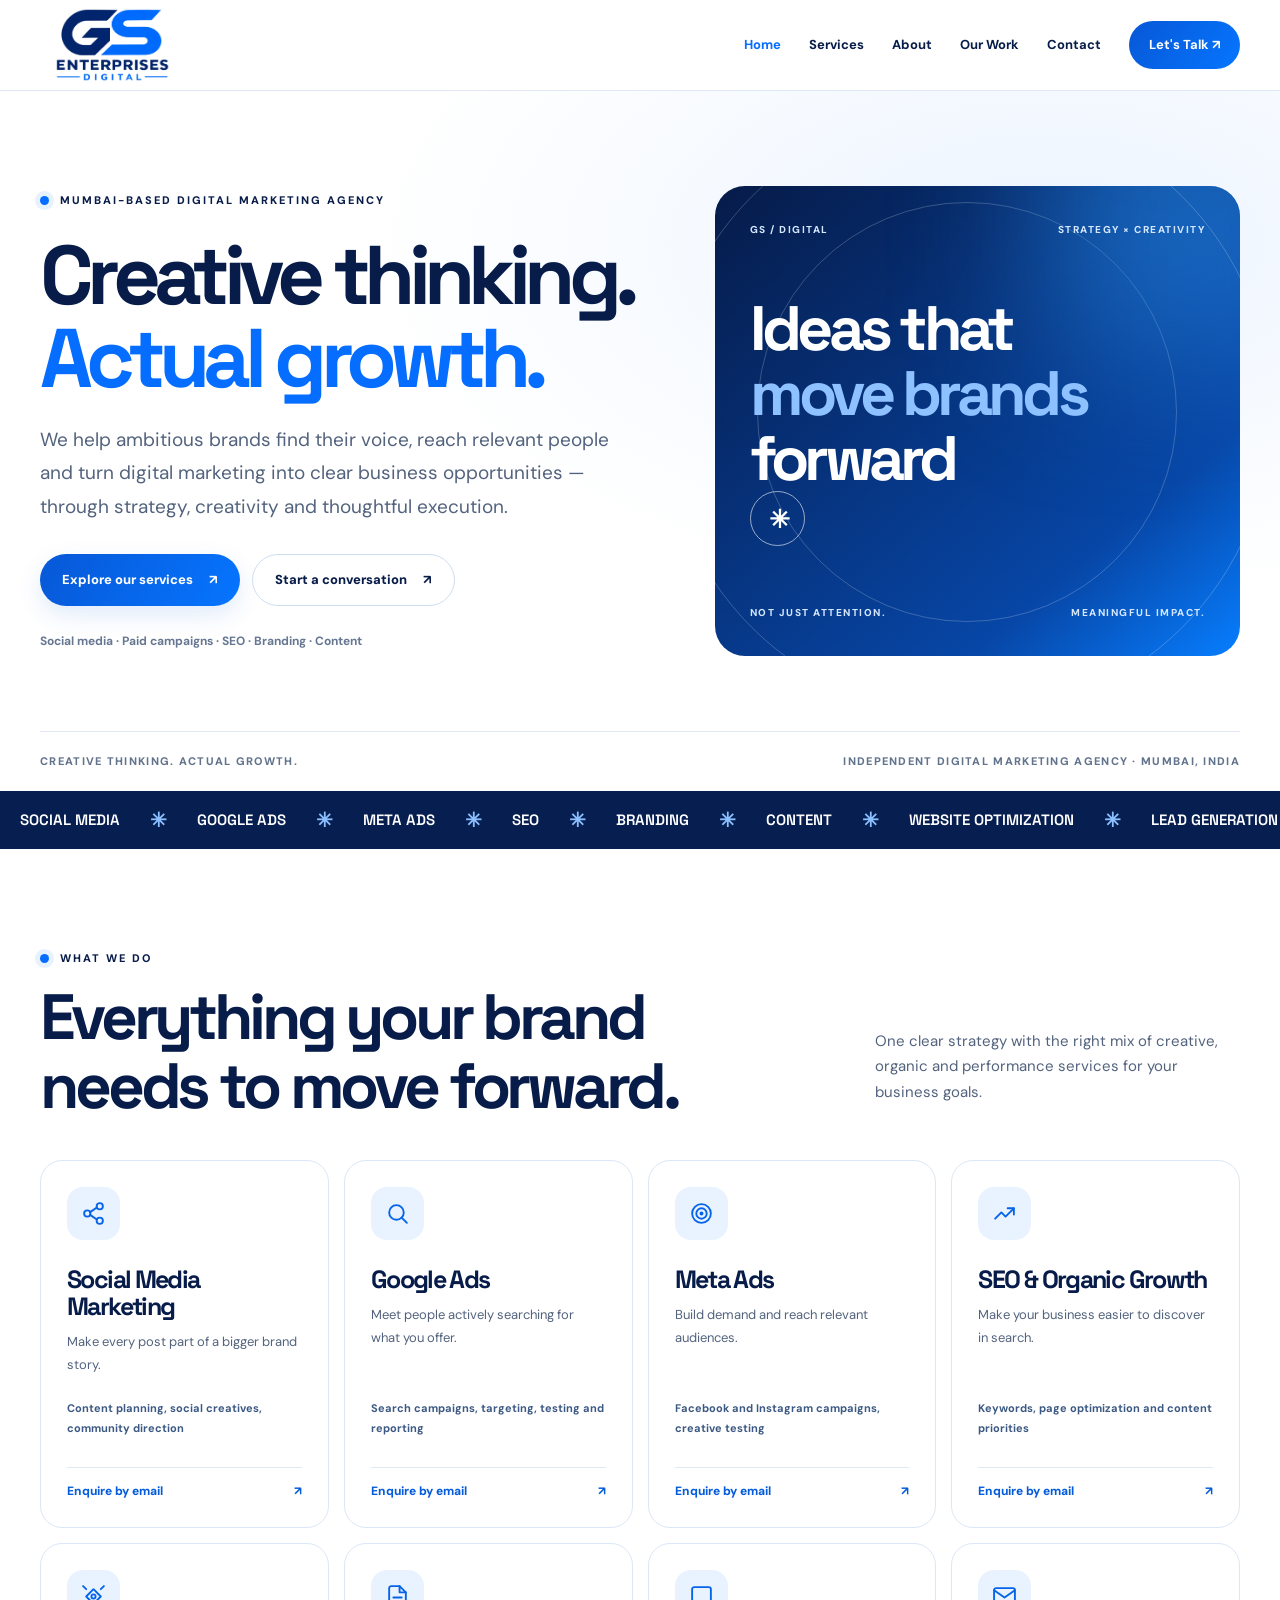
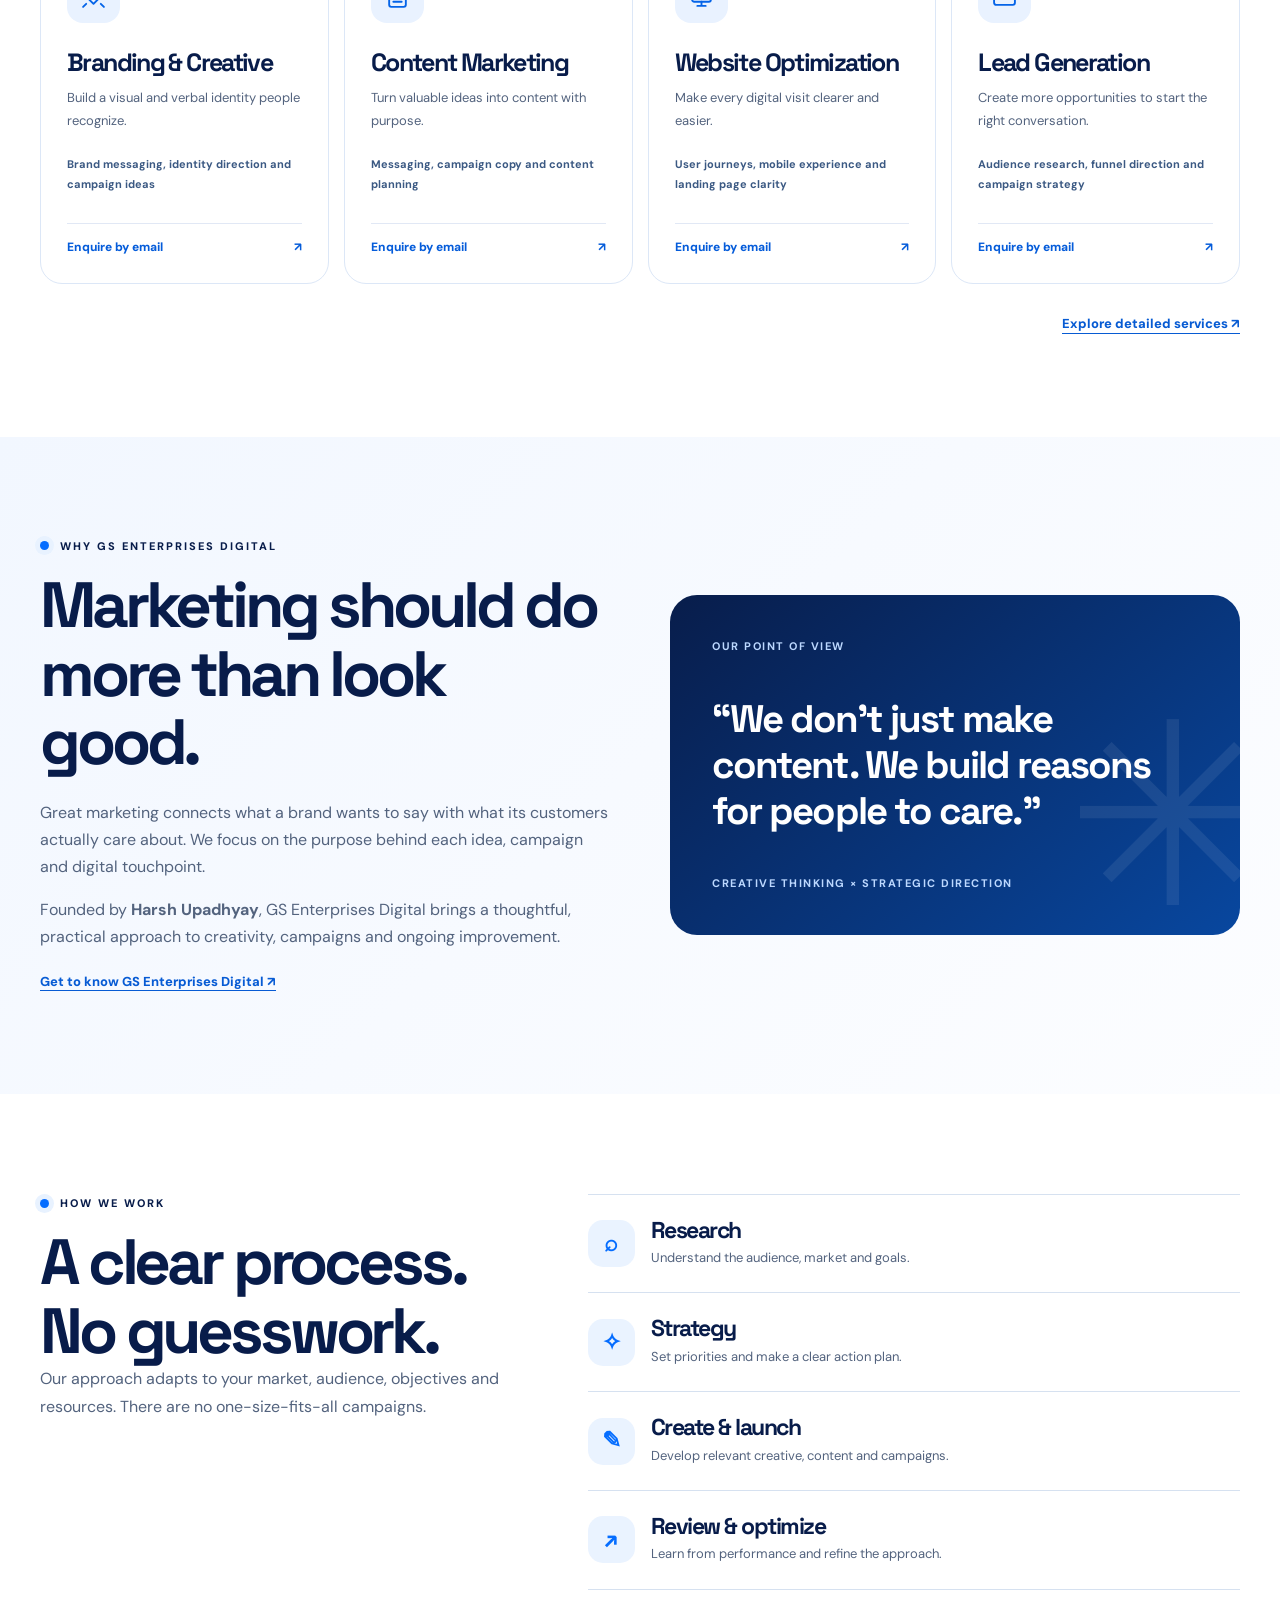
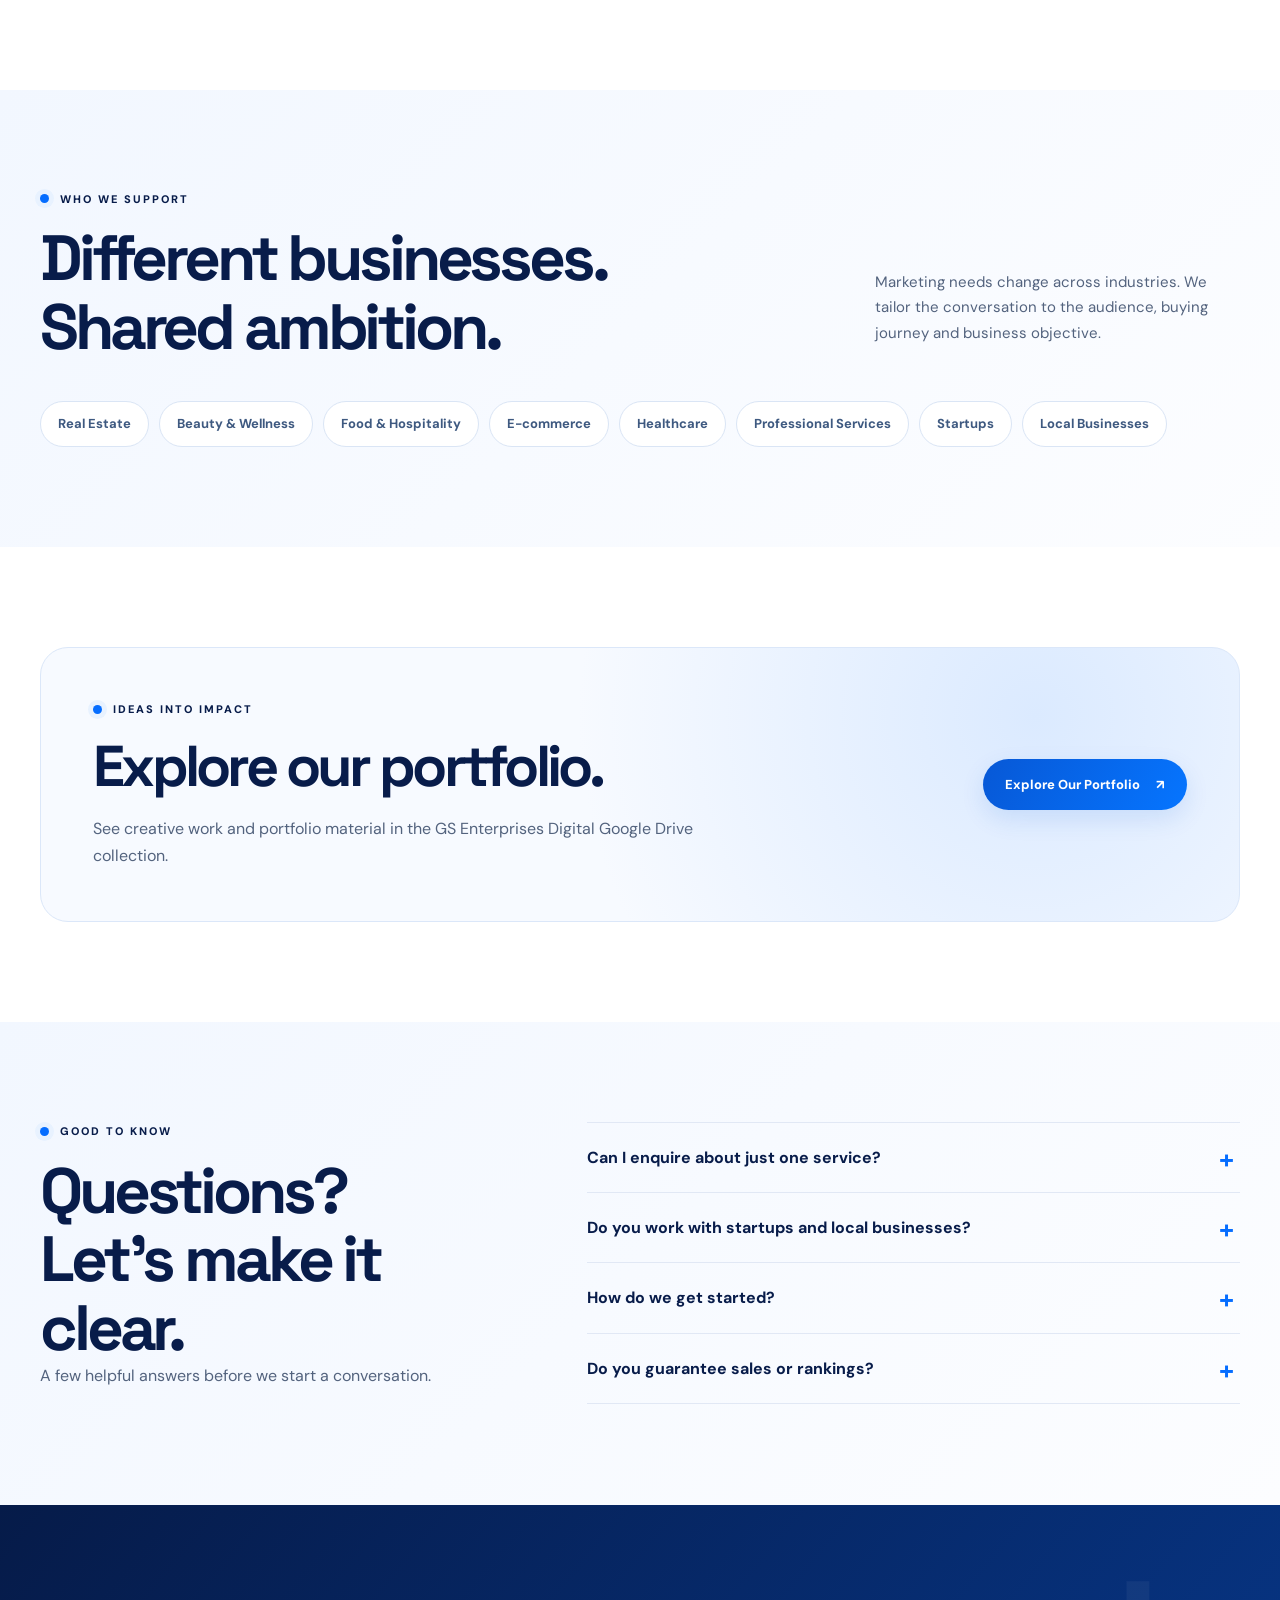
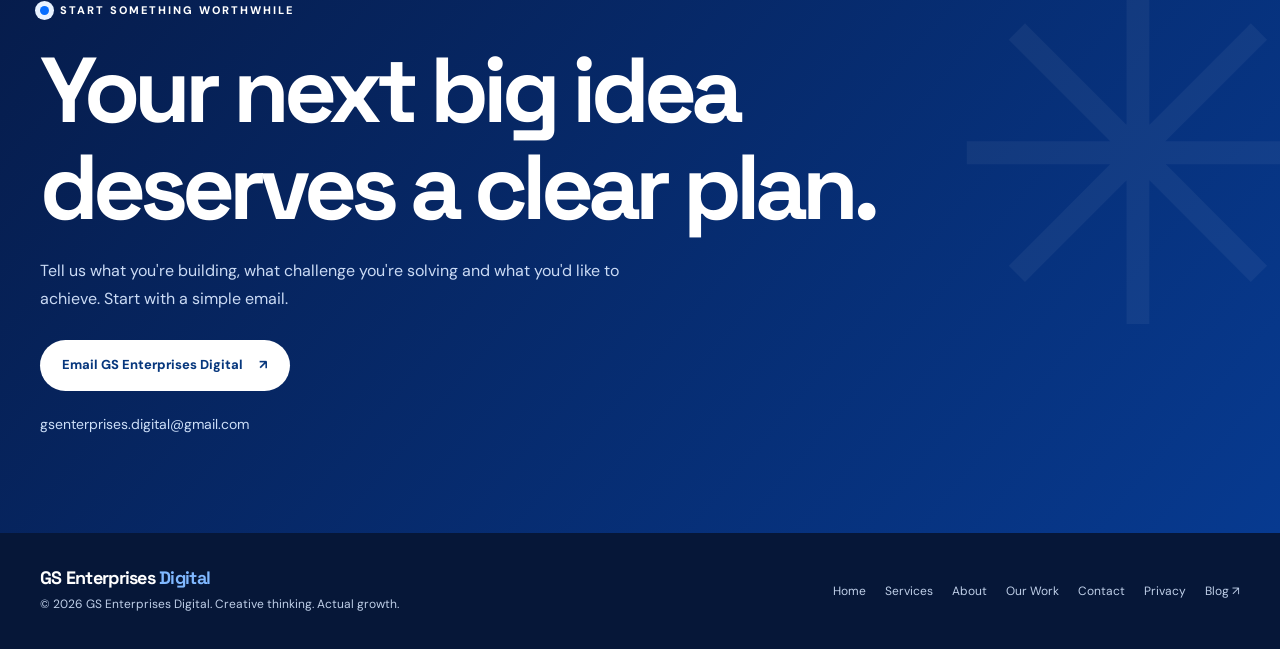
==== index.html @ 2496e7e4 "Update index.html" ====
<!doctype html>
<html lang="en" class="no-js">
<head>
<meta charset="utf-8"><meta name="viewport" content="width=device-width, initial-scale=1">
<meta name="theme-color" content="#ffffff"><meta name="color-scheme" content="light">
<title>Digital Marketing Agency in Mumbai | GS Enterprises Digital</title>
<meta name="description" content="GS Enterprises Digital is a Mumbai-based creative digital marketing agency for social media, Google Ads, Meta Ads, SEO, branding and lead generation. Explore services and email us.">
<link rel="canonical" href="https://gsenterprisesdigital-sudo.github.io/GS-ENTERPRISES-DIGITAL-WEBSITE/">
<meta property="og:type" content="website"><meta property="og:site_name" content="GS Enterprises Digital"><meta property="og:title" content="GS Enterprises Digital | Creative Thinking. Actual Growth."><meta property="og:description" content="Digital marketing, smart campaigns and creative ideas for businesses ready to grow."><meta property="og:url" content="https://gsenterprisesdigital-sudo.github.io/GS-ENTERPRISES-DIGITAL-WEBSITE/"><meta name="twitter:card" content="summary">
<link rel="preconnect" href="https://fonts.googleapis.com"><link rel="preconnect" href="https://fonts.gstatic.com" crossorigin>
<link href="https://fonts.googleapis.com/css2?family=DM+Sans:wght@400;500;600;700;800&family=Space+Grotesk:wght@400;500;600;700&display=swap" rel="stylesheet">
<script>document.documentElement.classList.replace("no-js","js")</script>
<script type="application/ld+json">{"@context":"https://schema.org","@graph":[{"@type":"Organization","@id":"https://gsenterprisesdigital-sudo.github.io/GS-ENTERPRISES-DIGITAL-WEBSITE/#organization","name":"GS Enterprises Digital","url":"https://gsenterprisesdigital-sudo.github.io/GS-ENTERPRISES-DIGITAL-WEBSITE/","email":"gsenterprises.digital@gmail.com","founder":{"@type":"Person","name":"Harsh Upadhyay"},"areaServed":{"@type":"Place","name":"Mumbai, India"}},{"@type":"WebSite","@id":"https://gsenterprisesdigital-sudo.github.io/GS-ENTERPRISES-DIGITAL-WEBSITE/#website","url":"https://gsenterprisesdigital-sudo.github.io/GS-ENTERPRISES-DIGITAL-WEBSITE/","name":"GS Enterprises Digital","publisher":{"@id":"https://gsenterprisesdigital-sudo.github.io/GS-ENTERPRISES-DIGITAL-WEBSITE/#organization"}},{"@type":"WebPage","url":"https://gsenterprisesdigital-sudo.github.io/GS-ENTERPRISES-DIGITAL-WEBSITE/","name":"Digital Marketing Agency in Mumbai | GS Enterprises Digital","isPartOf":{"@id":"https://gsenterprisesdigital-sudo.github.io/GS-ENTERPRISES-DIGITAL-WEBSITE/#website"}}]}</script>
<style>
:root{--ink:#081c4a;--deep:#061738;--blue:#056dff;--blue-dark:#0756ce;--soft:#f6f9ff;--line:#e1e8f5;--muted:#53637e;--white:#fff;--heading:'Space Grotesk',Arial,sans-serif;--body:'DM Sans',Arial,sans-serif}
*,*::before,*::after{box-sizing:border-box}html{scroll-behavior:smooth;scroll-padding-top:100px}body{margin:0;background:var(--white);color:var(--ink);font:400 16px/1.7 var(--body);-webkit-font-smoothing:antialiased}a{color:inherit;text-decoration:none}button{font:inherit;cursor:pointer}h1,h2,h3{font-family:var(--heading);letter-spacing:-.065em;line-height:1.07}p{margin-top:0}::selection{background:#c5dfff;color:var(--ink)}:focus-visible{outline:3px solid var(--blue);outline-offset:4px}.container{width:min(1200px,calc(100% - 72px));margin:auto}.skip{position:absolute;top:-90px;left:15px;z-index:100;background:var(--ink);color:#fff;padding:12px 18px}.skip:focus{top:12px}
.header{position:sticky;top:0;z-index:30;background:rgba(255,255,255,.96);backdrop-filter:blur(16px);border-bottom:1px solid var(--line)}.header-inner{min-height:90px;display:flex;align-items:center;justify-content:space-between;gap:20px}.brand{display:inline-flex;align-items:center;flex-shrink:0}.brand img{display:block;width:145px;max-height:74px;object-fit:contain}.nav{display:flex;align-items:center;gap:28px}.nav a{font-size:13px;font-weight:700;transition:color .2s}.nav a:hover,.nav a[aria-current=page]{color:var(--blue)}.nav .nav-cta{background:linear-gradient(125deg,#0758d6,#0675ff);color:#fff;padding:13px 20px;border-radius:30px;white-space:nowrap}.nav .nav-cta:hover{color:#fff;background:var(--ink)}.menu-toggle{display:none;width:44px;height:44px;border:1px solid var(--line);background:var(--soft);color:var(--ink);border-radius:12px;font-size:25px;align-items:center;justify-content:center}.menu-toggle[aria-expanded=true]{background:#e9f2ff}
.eyebrow{font-size:11px;font-weight:800;letter-spacing:2px;text-transform:uppercase;display:flex;align-items:center;gap:11px}.eyebrow::before{content:'';width:9px;height:9px;border-radius:50%;background:var(--blue);box-shadow:0 0 0 5px #e8f2ff}.button{display:inline-flex;align-items:center;justify-content:center;gap:16px;min-height:51px;padding:14px 22px;border-radius:30px;font-size:13px;font-weight:800;transition:transform .22s,background .22s,box-shadow .22s}.button:hover{transform:translateY(-3px)}.primary{color:#fff;background:linear-gradient(120deg,#0758d6,#0675ff);box-shadow:0 9px 25px #0758d61f}.primary:hover{background:var(--ink)}.outline{border:1px solid #cfdef1;background:#fff}.outline:hover{background:var(--soft)}
.hero{background:radial-gradient(ellipse at 82% 22%,#ecf4ff 0,transparent 46%),#fff;overflow:hidden}.hero-inner{display:grid;grid-template-columns:1.08fr .92fr;align-items:center;gap:58px;padding:95px 0 75px}.hero h1{font-size:clamp(53px,6.5vw,92px);line-height:.99;margin:25px 0 24px;letter-spacing:-.08em}.hero h1 span{color:var(--blue)}.lead{font-size:clamp(16px,1.6vw,19px);color:var(--muted);max-width:590px;line-height:1.75}.hero-actions{display:flex;flex-wrap:wrap;gap:12px;margin-top:31px}.hero-note{font-size:12px;font-weight:700;color:#667792;margin-top:25px}.hero-art{background:linear-gradient(140deg,#061b49,#0746a6 75%,#077eff);min-height:470px;border-radius:30px;padding:35px;position:relative;display:flex;flex-direction:column;justify-content:space-between;overflow:hidden;color:#fff;isolation:isolate}.hero-art::before,.hero-art::after{content:'';position:absolute;border:1px solid #ffffff35;border-radius:50%;height:420px;width:420px;left:48%;top:48%;transform:translate(-50%,-50%);pointer-events:none}.hero-art::after{height:610px;width:610px}.art-glow{position:absolute;right:-90px;top:-110px;height:280px;width:280px;background:#2b9aff77;filter:blur(73px)}.art-top,.art-foot{position:relative;z-index:1;display:flex;justify-content:space-between;gap:10px;flex-wrap:wrap;text-transform:uppercase;font-weight:800;letter-spacing:1.5px;color:#d4e7ff;font-size:10px}.art-center{position:relative;z-index:1;font:700 clamp(42px,4.9vw,68px)/1.04 var(--heading);letter-spacing:-.075em}.art-center strong{color:#8dc1ff}.art-symbol{display:grid;place-items:center;width:55px;height:55px;border:1px solid #ffffff94;border-radius:50%;font-size:25px;animation:bob 5s ease-in-out infinite}.hero-footnote{border-top:1px solid var(--line);padding:20px 0;display:flex;justify-content:space-between;gap:16px;flex-wrap:wrap;font-size:11px;letter-spacing:1.3px;text-transform:uppercase;font-weight:800;color:#62738d}
.ticker{background:#071e50;overflow:hidden;color:#fff}.ticker-track{display:flex;width:max-content;animation:marquee 35s linear infinite}.ticker-line{display:flex;align-items:center;gap:30px;padding:16px 20px;white-space:nowrap;font:600 15px var(--heading)}.ticker-line b{color:#8bbfff;font-size:20px}.ticker:hover .ticker-track{animation-play-state:paused}@keyframes marquee{to{transform:translateX(-50%)}}@keyframes bob{50%{transform:translateY(-9px)}}
.section{padding:100px 0}.soft{background:linear-gradient(135deg,#f2f7ff,#fcfdff)}.section-head{display:flex;justify-content:space-between;align-items:end;gap:35px;margin-bottom:40px}.section-head h2,.story h2,.process h2,.faq h2{font-size:clamp(39px,5vw,69px);margin:16px 0 0}.section-head p{max-width:365px;color:var(--muted);font-size:15px}.service-grid{display:grid;grid-template-columns:repeat(4,minmax(0,1fr));gap:15px}.service-card{display:flex;flex-direction:column;background:#fff;border:1px solid #dce7f7;border-radius:22px;padding:26px;min-height:340px;transition:transform .25s,box-shadow .25s,border-color .25s}.service-card:hover{transform:translateY(-6px);border-color:#aacdff;box-shadow:0 18px 40px #0a347010}.service-icon{width:53px;height:53px;display:grid;place-items:center;border-radius:16px;background:#e9f2ff;color:#0564e8}.service-card h3{font-size:25px;margin:26px 0 11px}.service-card>p{font-size:13px;color:var(--muted);line-height:1.75;margin:0 0 13px}.service-card .deliverable{color:#3b5983;font-size:11px;font-weight:700;margin-top:auto;padding-top:10px}.service-email{margin-top:16px;border-top:1px solid var(--line);padding-top:13px;display:flex;justify-content:space-between;gap:8px;color:#055cda;font-weight:800;font-size:12px}.service-email:hover{text-decoration:underline;text-underline-offset:3px}.more-link{margin-top:25px;text-align:right}.more-link a{font-size:13px;font-weight:800;color:#075bd3;text-decoration:underline;text-underline-offset:5px}
.story{display:grid;grid-template-columns:1fr 1fr;gap:60px;align-items:center}.story h2{margin-bottom:22px}.story p{color:var(--muted);font-size:16px}.story-panel{min-height:340px;border-radius:27px;background:linear-gradient(140deg,#081d4b,#08479f);color:#fff;padding:42px;position:relative;overflow:hidden;display:flex;flex-direction:column;justify-content:space-between}.story-panel::after{content:'✳';position:absolute;font-size:255px;right:-40px;bottom:-100px;color:#ffffff14}.story-panel blockquote{position:relative;z-index:1;margin:20px 0;font:700 clamp(27px,3vw,41px)/1.2 var(--heading);letter-spacing:-.05em}.story-panel small{position:relative;z-index:1;color:#bcd8ff;font-size:11px;letter-spacing:1.5px;font-weight:700;text-transform:uppercase}.text-link{color:#075bd4;font-size:13px;font-weight:800;text-decoration:underline;text-underline-offset:4px}
.process{display:grid;grid-template-columns:.84fr 1.16fr;gap:75px}.process p{color:var(--muted)}.process-list{border-top:1px solid #d6e1f0}.process-item{display:flex;gap:16px;align-items:center;border-bottom:1px solid #d6e1f0;padding:23px 0}.process-symbol{display:grid;place-items:center;flex:0 0 47px;height:47px;border-radius:15px;background:#eaf3ff;color:#056dff;font-family:var(--heading);font-size:23px;font-weight:700}.process-item h3{font-size:23px;margin:0 0 5px}.process-item p{font-size:13px;margin:0}
.industries{display:flex;gap:10px;flex-wrap:wrap;margin-top:20px}.industry{padding:11px 17px;font-size:13px;font-weight:700;background:#fff;border:1px solid #dae5f5;border-radius:30px;color:#3e5980}.portfolio{border-radius:28px;padding:52px;background:radial-gradient(circle at 83% 25%,#dbeaff,transparent 45%),#f7faff;border:1px solid #dbe7f9;display:flex;align-items:center;justify-content:space-between;gap:35px}.portfolio h2{font-size:clamp(39px,4.5vw,62px);margin:17px 0}.portfolio p{color:var(--muted);max-width:600px;margin-bottom:0}
.faq{display:grid;grid-template-columns:.85fr 1.15fr;gap:65px}.faq>div>p{color:var(--muted)}.faq-items{border-top:1px solid var(--line)}details{border-bottom:1px solid var(--line)}summary{list-style:none;cursor:pointer;padding:21px 40px 21px 0;font-weight:700;position:relative}summary::-webkit-details-marker{display:none}summary::after{content:'+';position:absolute;right:6px;color:var(--blue);font-size:26px;top:14px}details[open] summary::after{content:'−'}details p{font-size:14px;color:var(--muted);padding:0 28px 20px 0;margin:0}
.cta{padding:96px 0;background:linear-gradient(130deg,#061b49,#073a90);color:#fff;position:relative;overflow:hidden}.cta::after{content:'✳';color:#ffffff0c;position:absolute;right:-55px;top:-140px;font-size:470px;pointer-events:none}.cta .container{position:relative;z-index:1}.cta h2{font-size:clamp(48px,7.2vw,94px);max-width:950px;line-height:1.05;margin:22px 0}.cta p{max-width:580px;color:#cbdbf5}.cta .button{background:#fff;color:#07377d;margin-top:12px}.cta .button:hover{background:#e9f3ff}.cta-email{display:block;color:#cddff8;margin-top:22px;overflow-wrap:anywhere;font-size:14px}.cta-email:hover{text-decoration:underline}
.footer{background:#061738;color:#bfcfe8;padding:33px 0}.footer-inner{display:flex;justify-content:space-between;align-items:center;gap:22px;flex-wrap:wrap}.footer-brand{font:700 18px var(--heading);letter-spacing:-.04em;color:#fff}.footer-brand span{color:#80b8ff}.footer small{font-size:12px}.footer-links{display:flex;align-items:center;gap:19px;flex-wrap:wrap;font-size:12px}.footer-links a:hover{color:#fff}
.reveal{opacity:1;transform:none}.has-motion .reveal{opacity:0;transform:translateY(18px);transition:opacity .65s ease,transform .65s ease}.has-motion .reveal.visible{opacity:1;transform:none}
@media(max-width:1120px){.service-grid{grid-template-columns:repeat(2,minmax(0,1fr))}.hero-inner{gap:30px}.hero h1{font-size:clamp(52px,6.4vw,78px)}}
@media(max-width:920px){.header-inner{min-height:76px}.brand img{width:122px;max-height:63px}.menu-toggle{display:inline-flex}.nav{display:none;position:absolute;top:76px;left:0;right:0;background:#fff;flex-direction:column;align-items:stretch;gap:0;padding:12px 18px 23px;border-bottom:1px solid var(--line);box-shadow:0 18px 28px #081c4a17}.nav.open{display:flex}.nav a{padding:13px 9px}.nav .nav-cta{text-align:center;margin-top:8px}.hero-inner,.story,.process,.faq{grid-template-columns:1fr;gap:33px}.hero-inner{padding:70px 0 55px}.hero-art{min-height:360px}.hero h1{max-width:850px}.section{padding:78px 0}}
@media(max-width:640px){.container{width:calc(100% - 36px)}.hero-inner{padding:58px 0 45px}.hero h1{font-size:clamp(48px,11vw,69px)}.hero-art{min-height:320px;padding:26px}.art-center{font-size:clamp(40px,10vw,60px)}.hero-actions .button{width:100%}.hero-footnote{font-size:10px}.section-head{display:block}.section-head h2,.story h2,.process h2,.faq h2{font-size:clamp(38px,9vw,54px)}.section-head p{margin-top:18px}.service-grid{grid-template-columns:1fr}.service-card{min-height:290px}.story-panel{padding:28px;min-height:290px}.portfolio{display:block;padding:30px}.portfolio .button{margin-top:25px;white-space:normal;text-align:center}.cta{padding:78px 0}.cta h2{font-size:clamp(43px,10vw,73px)}.cta::after{font-size:280px;top:-25px}.footer-inner{align-items:flex-start;flex-direction:column}}
@media(max-width:920px){.no-js .nav{display:flex;position:static;flex-flow:row wrap;box-shadow:none;padding:12px 0;border:0}.no-js .header-inner{flex-wrap:wrap}}
@media(prefers-reduced-motion:reduce){*,*::before,*::after{scroll-behavior:auto!important;animation:none!important;transition:none!important}.has-motion .reveal{opacity:1!important;transform:none!important}.service-card:hover,.button:hover{transform:none}}
</style>
</head>
<body>
<a class="skip" href="#main">Skip to content</a>
<header class="header"><div class="container header-inner"><a class="brand" href="index.html" aria-label="GS Enterprises Digital — Home"><img id="brand-logo" src="[data-uri]" alt="GS Enterprises Digital original logo" width="145" height="85"></a><button class="menu-toggle" type="button" aria-label="Open navigation menu" aria-controls="site-nav" aria-expanded="false">☰</button><nav class="nav" id="site-nav" aria-label="Primary navigation"><a href="index.html" aria-current="page">Home</a><a href="services.html">Services</a><a href="about.html">About</a><a href="work.html">Our Work</a><a href="contact.html">Contact</a><a class="nav-cta" href="mailto:gsenterprises.digital@gmail.com?subject=Project%20Enquiry%20%7C%20GS%20Enterprises%20Digital&amp;body=Hello%20GS%20Enterprises%20Digital%2C%0A%0AI%20would%20like%20to%20discuss%20a%20digital%20marketing%20project.%0A%0ABusiness%20/%20brand%3A%0AGoals%20/%20requirements%3A%0A%0AThank%20you.">Let's Talk ↗</a></nav></div></header>
<main id="main">
<section class="hero"><div class="container hero-inner"><div><div class="eyebrow">Mumbai-based digital marketing agency</div><h1>Creative thinking.<br><span>Actual growth.</span></h1><p class="lead">We help ambitious brands find their voice, reach relevant people and turn digital marketing into clear business opportunities — through strategy, creativity and thoughtful execution.</p><div class="hero-actions"><a href="services.html" class="button primary">Explore our services <span aria-hidden="true">↗</span></a><a href="mailto:gsenterprises.digital@gmail.com?subject=Project%20Enquiry%20%7C%20GS%20Enterprises%20Digital&amp;body=Hello%20GS%20Enterprises%20Digital%2C%0A%0AI%20would%20like%20to%20discuss%20a%20digital%20marketing%20project.%0A%0ABusiness%20/%20brand%3A%0AGoals%20/%20requirements%3A%0A%0AThank%20you." class="button outline">Start a conversation <span aria-hidden="true">↗</span></a></div><div class="hero-note">Social media · Paid campaigns · SEO · Branding · Content</div></div><div class="hero-art" aria-label="GS Enterprises Digital creative brand statement"><div class="art-glow"></div><div class="art-top"><span>GS / DIGITAL</span><span>Strategy × Creativity</span></div><div class="art-center">Ideas that<br><strong>move brands</strong><br>forward<span class="art-symbol" aria-hidden="true">✳</span></div><div class="art-foot"><span>Not just attention.</span><span>Meaningful impact.</span></div></div></div><div class="container hero-footnote"><span>Creative thinking. Actual growth.</span><span>Independent digital marketing agency · Mumbai, India</span></div></section>
<div class="ticker" aria-label="Services: social media marketing, Google Ads, Meta Ads, SEO, branding, content, website optimization, lead generation"><div class="ticker-track" aria-hidden="true"><div class="ticker-line">SOCIAL MEDIA <b>✳</b> GOOGLE ADS <b>✳</b> META ADS <b>✳</b> SEO <b>✳</b> BRANDING <b>✳</b> CONTENT <b>✳</b> WEBSITE OPTIMIZATION <b>✳</b> LEAD GENERATION <b>✳</b></div><div class="ticker-line">SOCIAL MEDIA <b>✳</b> GOOGLE ADS <b>✳</b> META ADS <b>✳</b> SEO <b>✳</b> BRANDING <b>✳</b> CONTENT <b>✳</b> WEBSITE OPTIMIZATION <b>✳</b> LEAD GENERATION <b>✳</b></div></div></div>
<section class="section" id="services"><div class="container"><div class="section-head reveal"><div><div class="eyebrow">What we do</div><h2>Everything your brand<br>needs to move forward.</h2></div><p>One clear strategy with the right mix of creative, organic and performance services for your business goals.</p></div><div class="service-grid"><article class="service-card" id="service-social"><div class="service-icon"><svg viewBox="0 0 24 24" width="25" height="25" fill="none" stroke="currentColor" stroke-width="1.8" stroke-linecap="round" stroke-linejoin="round" aria-hidden="true"><circle cx="18" cy="5" r="3"/><circle cx="6" cy="12" r="3"/><circle cx="18" cy="19" r="3"/><path d="m8.8 10.7 6.4-4.4M8.8 13.3l6.4 4.4"/></svg></div><h3>Social Media Marketing</h3><p>Make every post part of a bigger brand story.</p><p class="deliverable">Content planning, social creatives, community direction</p><a class="service-email" href="mailto:gsenterprises.digital@gmail.com?subject=Social%20Media%20Marketing%20Enquiry%20%7C%20GS%20Enterprises%20Digital&amp;body=Hello%20GS%20Enterprises%20Digital%2C%0A%0AI%20would%20like%20to%20discuss%20Social%20Media%20Marketing.%0A%0ABusiness%20/%20brand%3A%0AGoals%20/%20requirements%3A%0A%0AThank%20you." aria-label="Enquire by email about Social Media Marketing">Enquire by email <span aria-hidden="true">↗</span></a></article>
<article class="service-card" id="service-google"><div class="service-icon"><svg viewBox="0 0 24 24" width="25" height="25" fill="none" stroke="currentColor" stroke-width="1.8" stroke-linecap="round" stroke-linejoin="round" aria-hidden="true"><circle cx="11" cy="11" r="7"/><path d="m16 16 5 5"/></svg></div><h3>Google Ads</h3><p>Meet people actively searching for what you offer.</p><p class="deliverable">Search campaigns, targeting, testing and reporting</p><a class="service-email" href="mailto:gsenterprises.digital@gmail.com?subject=Google%20Ads%20Enquiry%20%7C%20GS%20Enterprises%20Digital&amp;body=Hello%20GS%20Enterprises%20Digital%2C%0A%0AI%20would%20like%20to%20discuss%20Google%20Ads.%0A%0ABusiness%20/%20brand%3A%0AGoals%20/%20requirements%3A%0A%0AThank%20you." aria-label="Enquire by email about Google Ads">Enquire by email <span aria-hidden="true">↗</span></a></article>
<article class="service-card" id="service-meta"><div class="service-icon"><svg viewBox="0 0 24 24" width="25" height="25" fill="none" stroke="currentColor" stroke-width="1.8" stroke-linecap="round" stroke-linejoin="round" aria-hidden="true"><circle cx="12" cy="12" r="9"/><circle cx="12" cy="12" r="5"/><circle cx="12" cy="12" r="1"/></svg></div><h3>Meta Ads</h3><p>Build demand and reach relevant audiences.</p><p class="deliverable">Facebook and Instagram campaigns, creative testing</p><a class="service-email" href="mailto:gsenterprises.digital@gmail.com?subject=Meta%20Ads%20Enquiry%20%7C%20GS%20Enterprises%20Digital&amp;body=Hello%20GS%20Enterprises%20Digital%2C%0A%0AI%20would%20like%20to%20discuss%20Meta%20Ads.%0A%0ABusiness%20/%20brand%3A%0AGoals%20/%20requirements%3A%0A%0AThank%20you." aria-label="Enquire by email about Meta Ads">Enquire by email <span aria-hidden="true">↗</span></a></article>
<article class="service-card" id="service-seo"><div class="service-icon"><svg viewBox="0 0 24 24" width="25" height="25" fill="none" stroke="currentColor" stroke-width="1.8" stroke-linecap="round" stroke-linejoin="round" aria-hidden="true"><path d="m3 17 6-6 4 4 8-8"/><path d="M15 7h6v6"/></svg></div><h3>SEO &amp; Organic Growth</h3><p>Make your business easier to discover in search.</p><p class="deliverable">Keywords, page optimization and content priorities</p><a class="service-email" href="mailto:gsenterprises.digital@gmail.com?subject=SEO%20%26%20Organic%20Growth%20Enquiry%20%7C%20GS%20Enterprises%20Digital&amp;body=Hello%20GS%20Enterprises%20Digital%2C%0A%0AI%20would%20like%20to%20discuss%20SEO%20%26%20Organic%20Growth.%0A%0ABusiness%20/%20brand%3A%0AGoals%20/%20requirements%3A%0A%0AThank%20you." aria-label="Enquire by email about SEO &amp; Organic Growth">Enquire by email <span aria-hidden="true">↗</span></a></article>
<article class="service-card" id="service-branding"><div class="service-icon"><svg viewBox="0 0 24 24" width="25" height="25" fill="none" stroke="currentColor" stroke-width="1.8" stroke-linecap="round" stroke-linejoin="round" aria-hidden="true"><path d="m12 19 7-7-7-7-7 7 7 7Z"/><circle cx="12" cy="12" r="2"/><path d="M5 5 2 2m17 3 3-3M5 19l-3 3m17-3 3 3"/></svg></div><h3>Branding &amp; Creative</h3><p>Build a visual and verbal identity people recognize.</p><p class="deliverable">Brand messaging, identity direction and campaign ideas</p><a class="service-email" href="mailto:gsenterprises.digital@gmail.com?subject=Branding%20%26%20Creative%20Enquiry%20%7C%20GS%20Enterprises%20Digital&amp;body=Hello%20GS%20Enterprises%20Digital%2C%0A%0AI%20would%20like%20to%20discuss%20Branding%20%26%20Creative.%0A%0ABusiness%20/%20brand%3A%0AGoals%20/%20requirements%3A%0A%0AThank%20you." aria-label="Enquire by email about Branding &amp; Creative">Enquire by email <span aria-hidden="true">↗</span></a></article>
<article class="service-card" id="service-content"><div class="service-icon"><svg viewBox="0 0 24 24" width="25" height="25" fill="none" stroke="currentColor" stroke-width="1.8" stroke-linecap="round" stroke-linejoin="round" aria-hidden="true"><path d="M14 2H6a2 2 0 0 0-2 2v16a2 2 0 0 0 2 2h12a2 2 0 0 0 2-2V8Z"/><path d="M14 2v6h6M8 13h8M8 17h8"/></svg></div><h3>Content Marketing</h3><p>Turn valuable ideas into content with purpose.</p><p class="deliverable">Messaging, campaign copy and content planning</p><a class="service-email" href="mailto:gsenterprises.digital@gmail.com?subject=Content%20Marketing%20Enquiry%20%7C%20GS%20Enterprises%20Digital&amp;body=Hello%20GS%20Enterprises%20Digital%2C%0A%0AI%20would%20like%20to%20discuss%20Content%20Marketing.%0A%0ABusiness%20/%20brand%3A%0AGoals%20/%20requirements%3A%0A%0AThank%20you." aria-label="Enquire by email about Content Marketing">Enquire by email <span aria-hidden="true">↗</span></a></article>
<article class="service-card" id="service-website"><div class="service-icon"><svg viewBox="0 0 24 24" width="25" height="25" fill="none" stroke="currentColor" stroke-width="1.8" stroke-linecap="round" stroke-linejoin="round" aria-hidden="true"><rect x="3" y="3" width="18" height="14" rx="2"/><path d="M8 21h8m-4-4v4"/></svg></div><h3>Website Optimization</h3><p>Make every digital visit clearer and easier.</p><p class="deliverable">User journeys, mobile experience and landing page clarity</p><a class="service-email" href="mailto:gsenterprises.digital@gmail.com?subject=Website%20Optimization%20Enquiry%20%7C%20GS%20Enterprises%20Digital&amp;body=Hello%20GS%20Enterprises%20Digital%2C%0A%0AI%20would%20like%20to%20discuss%20Website%20Optimization.%0A%0ABusiness%20/%20brand%3A%0AGoals%20/%20requirements%3A%0A%0AThank%20you." aria-label="Enquire by email about Website Optimization">Enquire by email <span aria-hidden="true">↗</span></a></article>
<article class="service-card" id="service-leads"><div class="service-icon"><svg viewBox="0 0 24 24" width="25" height="25" fill="none" stroke="currentColor" stroke-width="1.8" stroke-linecap="round" stroke-linejoin="round" aria-hidden="true"><rect x="2" y="4" width="20" height="16" rx="2"/><path d="m2 6 10 7 10-7"/></svg></div><h3>Lead Generation</h3><p>Create more opportunities to start the right conversation.</p><p class="deliverable">Audience research, funnel direction and campaign strategy</p><a class="service-email" href="mailto:gsenterprises.digital@gmail.com?subject=Lead%20Generation%20Enquiry%20%7C%20GS%20Enterprises%20Digital&amp;body=Hello%20GS%20Enterprises%20Digital%2C%0A%0AI%20would%20like%20to%20discuss%20Lead%20Generation.%0A%0ABusiness%20/%20brand%3A%0AGoals%20/%20requirements%3A%0A%0AThank%20you." aria-label="Enquire by email about Lead Generation">Enquire by email <span aria-hidden="true">↗</span></a></article></div><div class="more-link"><a href="services.html">Explore detailed services ↗</a></div></div></section>
<section class="section soft" id="about"><div class="container story"><div class="reveal"><div class="eyebrow">Why GS Enterprises Digital</div><h2>Marketing should do more than look good.</h2><p>Great marketing connects what a brand wants to say with what its customers actually care about. We focus on the purpose behind each idea, campaign and digital touchpoint.</p><p>Founded by <strong>Harsh Upadhyay</strong>, GS Enterprises Digital brings a thoughtful, practical approach to creativity, campaigns and ongoing improvement.</p><a class="text-link" href="about.html">Get to know GS Enterprises Digital ↗</a></div><div class="story-panel reveal"><small>Our point of view</small><blockquote>“We don't just make content. We build reasons for people to care.”</blockquote><small>Creative thinking × Strategic direction</small></div></div></section>
<section class="section" id="approach"><div class="container process"><div class="reveal"><div class="eyebrow">How we work</div><h2>A clear process.<br>No guesswork.</h2><p>Our approach adapts to your market, audience, objectives and resources. There are no one-size-fits-all campaigns.</p></div><div class="process-list reveal"><div class="process-item"><div class="process-symbol" aria-hidden="true">⌕</div><div><h3>Research</h3><p>Understand the audience, market and goals.</p></div></div><div class="process-item"><div class="process-symbol" aria-hidden="true">✧</div><div><h3>Strategy</h3><p>Set priorities and make a clear action plan.</p></div></div><div class="process-item"><div class="process-symbol" aria-hidden="true">✎</div><div><h3>Create & launch</h3><p>Develop relevant creative, content and campaigns.</p></div></div><div class="process-item"><div class="process-symbol" aria-hidden="true">↗</div><div><h3>Review & optimize</h3><p>Learn from performance and refine the approach.</p></div></div></div></div></section>
<section class="section soft" id="industries"><div class="container"><div class="section-head reveal"><div><div class="eyebrow">Who we support</div><h2>Different businesses.<br>Shared ambition.</h2></div><p>Marketing needs change across industries. We tailor the conversation to the audience, buying journey and business objective.</p></div><div class="industries reveal"><span class="industry">Real Estate</span><span class="industry">Beauty & Wellness</span><span class="industry">Food & Hospitality</span><span class="industry">E-commerce</span><span class="industry">Healthcare</span><span class="industry">Professional Services</span><span class="industry">Startups</span><span class="industry">Local Businesses</span></div></div></section>
<section class="section" id="portfolio"><div class="container"><div class="portfolio reveal"><div><div class="eyebrow">Ideas into Impact</div><h2>Explore our portfolio.</h2><p>See creative work and portfolio material in the GS Enterprises Digital Google Drive collection.</p></div><a class="button primary" href="https://drive.google.com/drive/folders/18ghTHgUfqfgB1hrkVBEHju1pK_6SHoc3" target="_blank" rel="noopener noreferrer">Explore Our Portfolio <span aria-hidden="true">↗</span></a></div></div></section>
<section class="section soft" id="faq"><div class="container faq"><div class="reveal"><div class="eyebrow">Good to know</div><h2>Questions?<br>Let's make it clear.</h2><p>A few helpful answers before we start a conversation.</p></div><div class="faq-items reveal"><details><summary>Can I enquire about just one service?</summary><p>Yes. Send an email about a single service or a combination of services, depending on what your business needs.</p></details><details><summary>Do you work with startups and local businesses?</summary><p>We welcome enquiries from startups, local businesses and growing brands. The right approach depends on your goals and resources.</p></details><details><summary>How do we get started?</summary><p>Choose a service's email link, or send a general enquiry with your business details and goals. We'll continue the conversation by email.</p></details><details><summary>Do you guarantee sales or rankings?</summary><p>No specific outcome can be guaranteed. Results depend on the market, competition, budget, execution and other factors.</p></details></div></div></section>
<section class="cta" id="contact"><div class="container"><div class="eyebrow">Start something worthwhile</div><h2>Your next big idea deserves a clear plan.</h2><p>Tell us what you're building, what challenge you're solving and what you'd like to achieve. Start with a simple email.</p><a class="button" href="mailto:gsenterprises.digital@gmail.com?subject=Project%20Enquiry%20%7C%20GS%20Enterprises%20Digital&amp;body=Hello%20GS%20Enterprises%20Digital%2C%0A%0AI%20would%20like%20to%20discuss%20a%20digital%20marketing%20project.%0A%0ABusiness%20/%20brand%3A%0AGoals%20/%20requirements%3A%0A%0AThank%20you.">Email GS Enterprises Digital <span aria-hidden="true">↗</span></a><a class="cta-email" href="mailto:gsenterprises.digital@gmail.com">gsenterprises.digital@gmail.com</a></div></section>
</main>
<footer class="footer"><div class="container footer-inner"><div><div class="footer-brand">GS Enterprises <span>Digital</span></div><small>© 2026 GS Enterprises Digital. Creative thinking. Actual growth.</small></div><nav class="footer-links" aria-label="Footer navigation"><a href="index.html">Home</a><a href="services.html">Services</a><a href="about.html">About</a><a href="work.html">Our Work</a><a href="contact.html">Contact</a><a href="privacy.html">Privacy</a><a href="https://gsenterprisesdigital.blogspot.com/" target="_blank" rel="noopener noreferrer">Blog ↗</a></nav></div></footer>
<script>
(()=>{
 const toggle=document.querySelector('.menu-toggle'),nav=document.querySelector('#site-nav');
 if(toggle&&nav){const close=()=>{nav.classList.remove('open');toggle.setAttribute('aria-expanded','false');toggle.setAttribute('aria-label','Open navigation menu');toggle.textContent='☰'};
 toggle.addEventListener('click',()=>{const open=!nav.classList.contains('open');nav.classList.toggle('open',open);toggle.setAttribute('aria-expanded',String(open));toggle.setAttribute('aria-label',open?'Close navigation menu':'Open navigation menu');toggle.textContent=open?'×':'☰'});
 document.addEventListener('keydown',e=>{if(e.key==='Escape')close()});document.addEventListener('click',e=>{if(!nav.contains(e.target)&&!toggle.contains(e.target))close()});nav.querySelectorAll('a').forEach(a=>a.addEventListener('click',close));window.matchMedia('(min-width:921px)').addEventListener('change',close)}
 if('IntersectionObserver'in window && !window.matchMedia('(prefers-reduced-motion: reduce)').matches){const targets=[...document.querySelectorAll('.reveal')];const io=new IntersectionObserver(entries=>entries.forEach(entry=>{if(entry.isIntersecting){entry.target.classList.add('visible');io.unobserve(entry.target)}}),{threshold:.08});targets.forEach(el=>io.observe(el));document.documentElement.classList.add('has-motion');window.addEventListener('load',()=>setTimeout(()=>{targets.forEach(el=>el.classList.add('visible'));io.disconnect()},3500),{once:true})}
})();
</script>
</body></html>
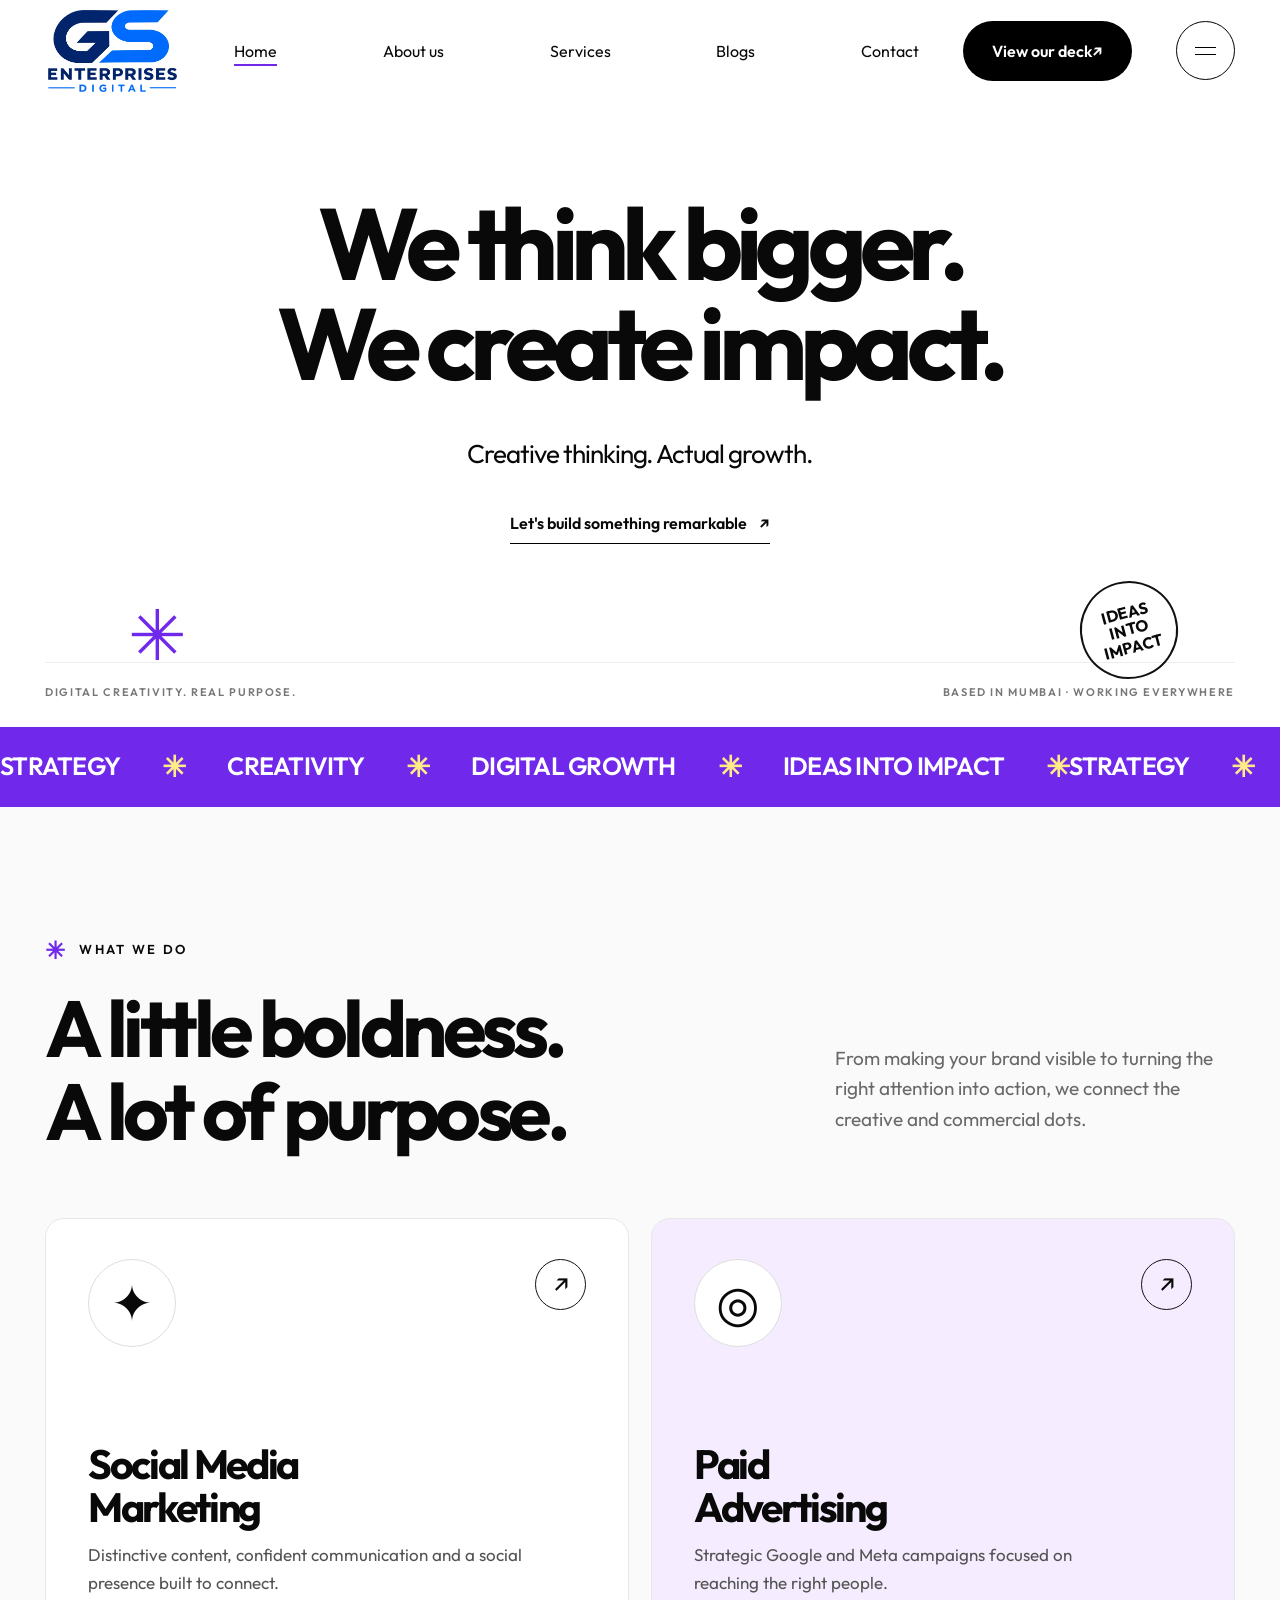
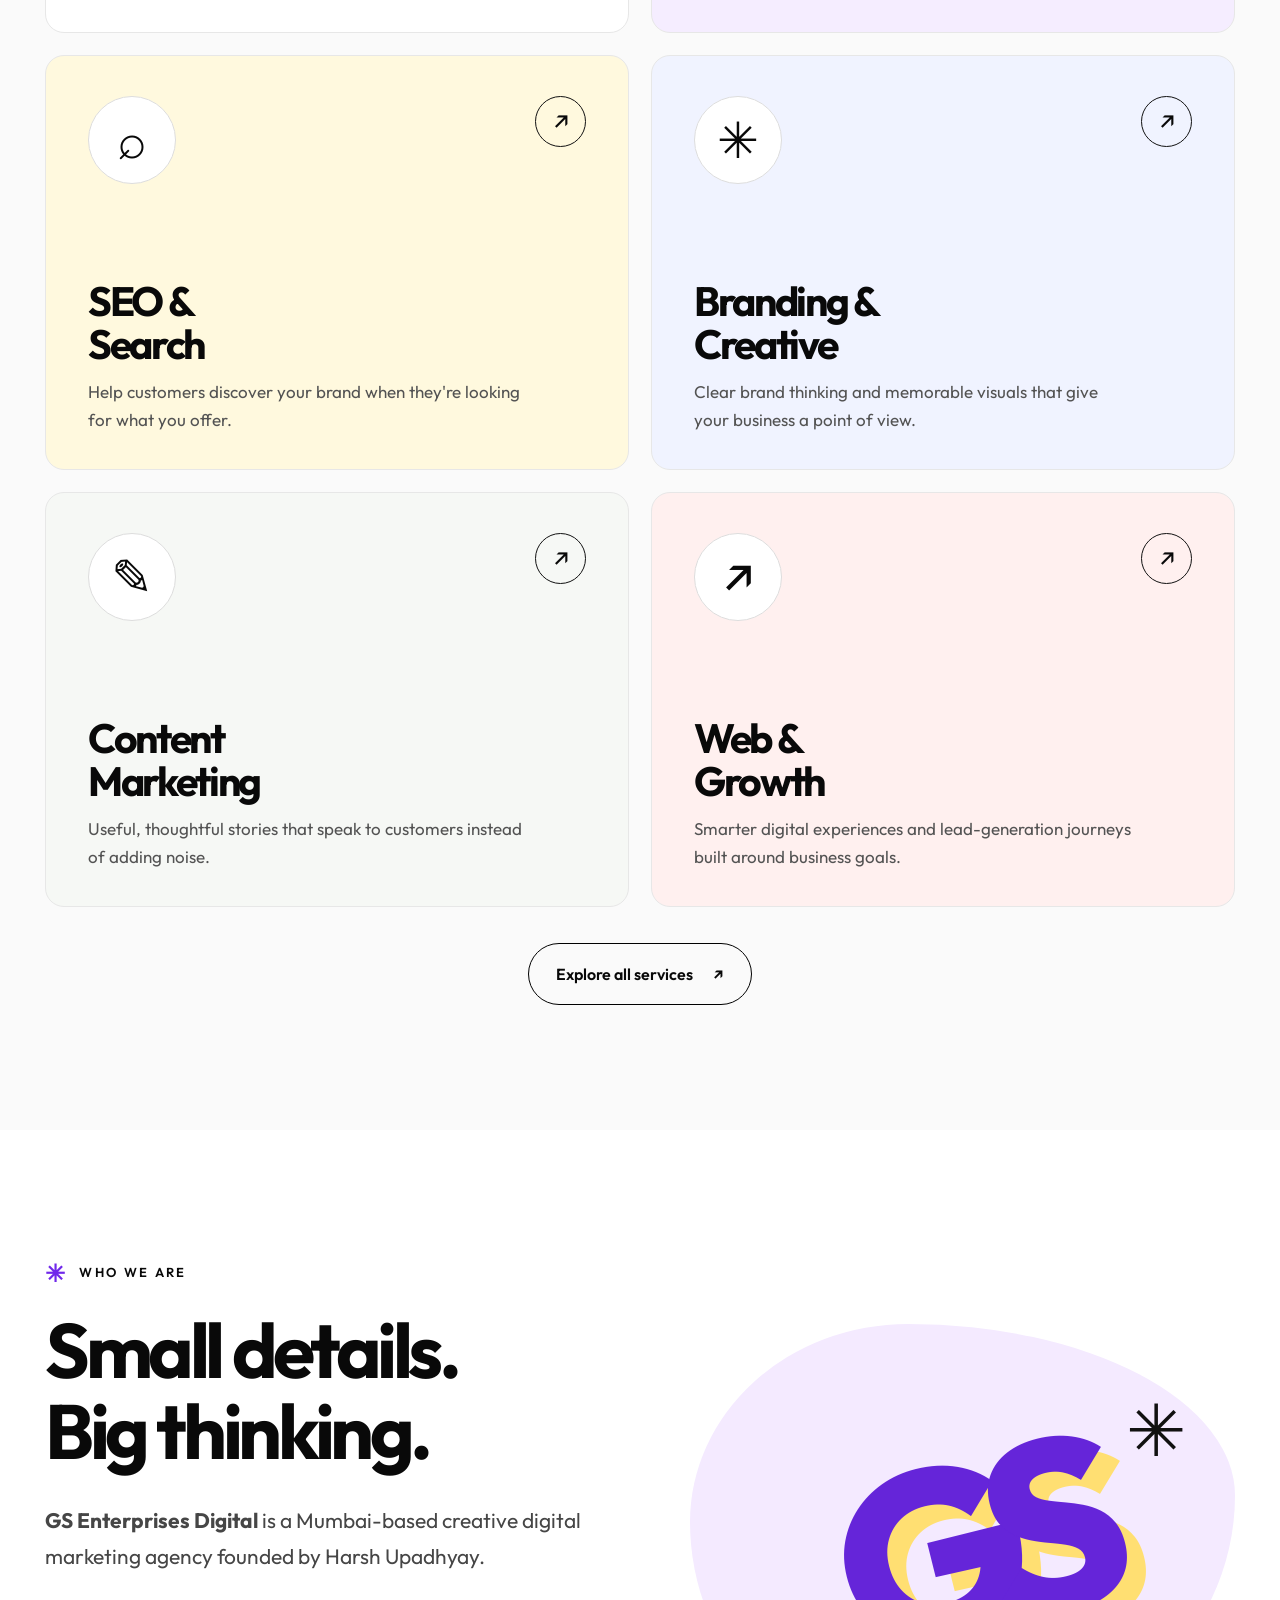
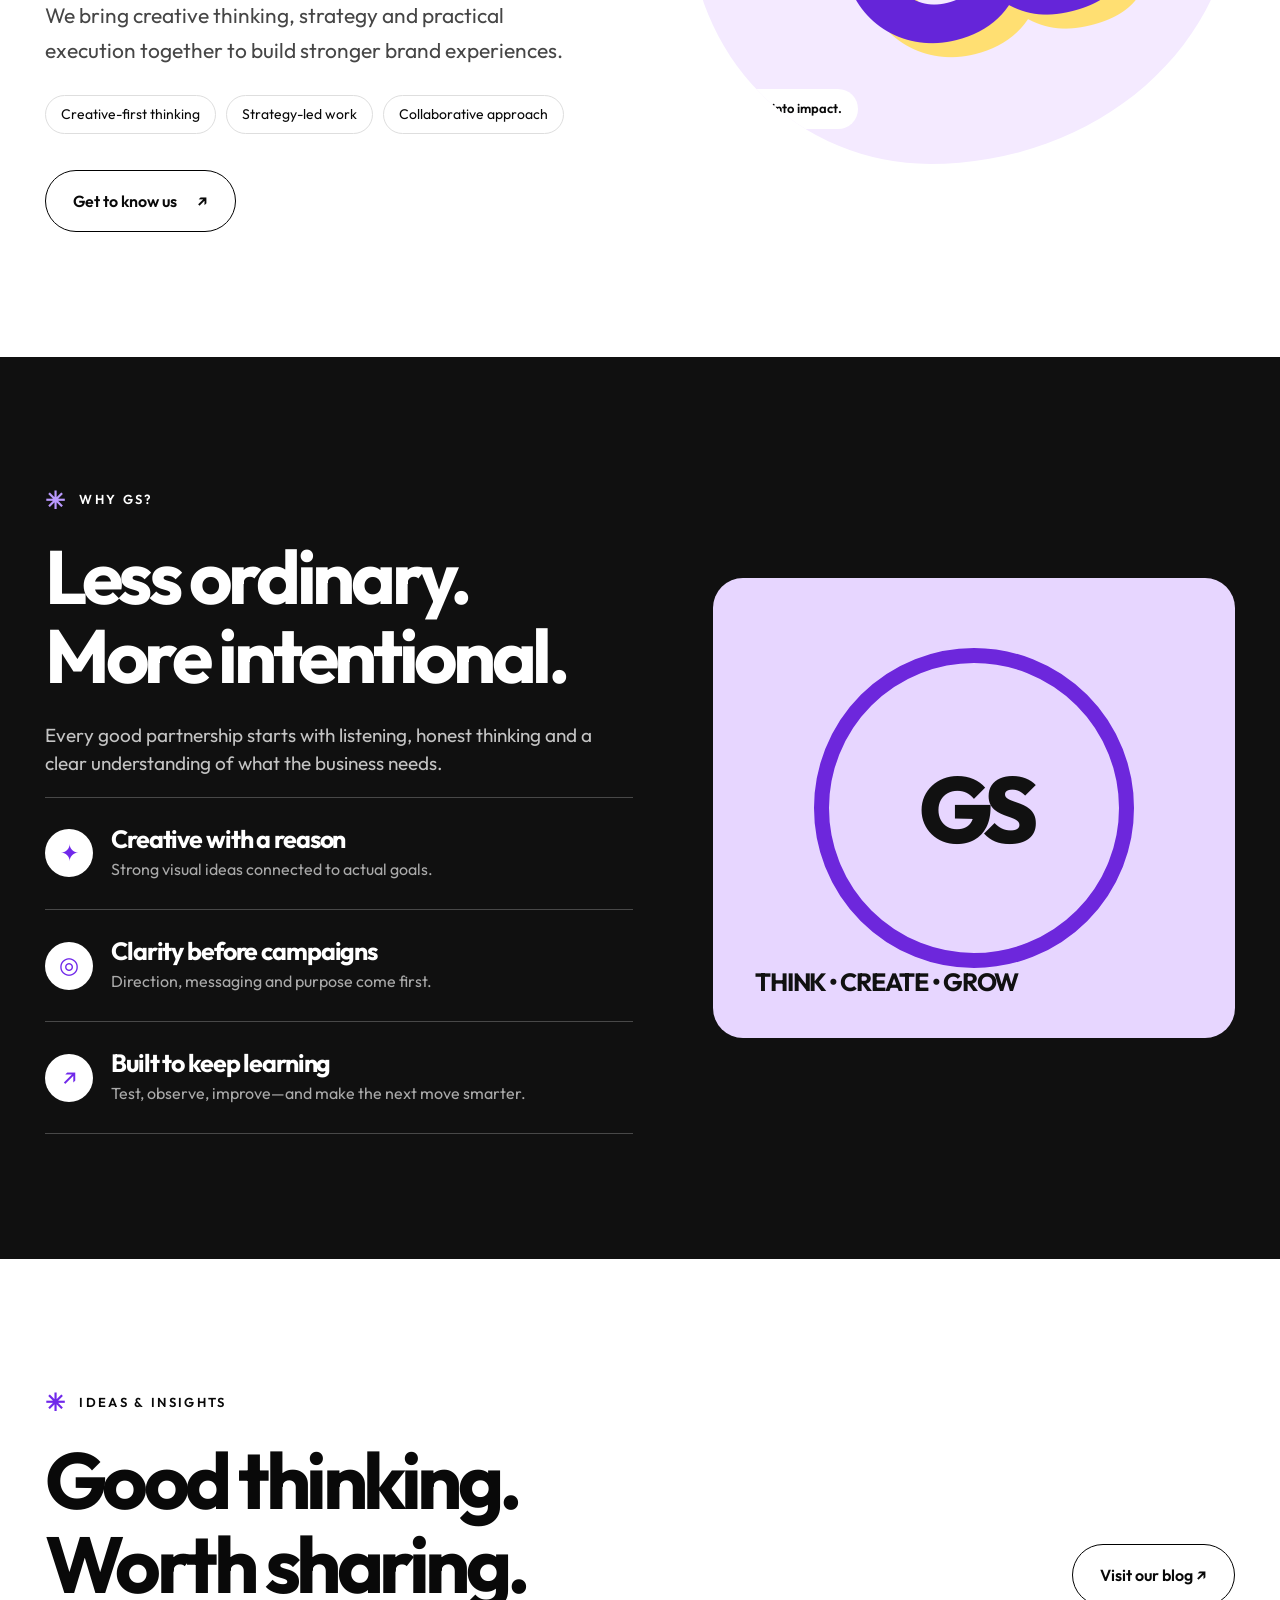
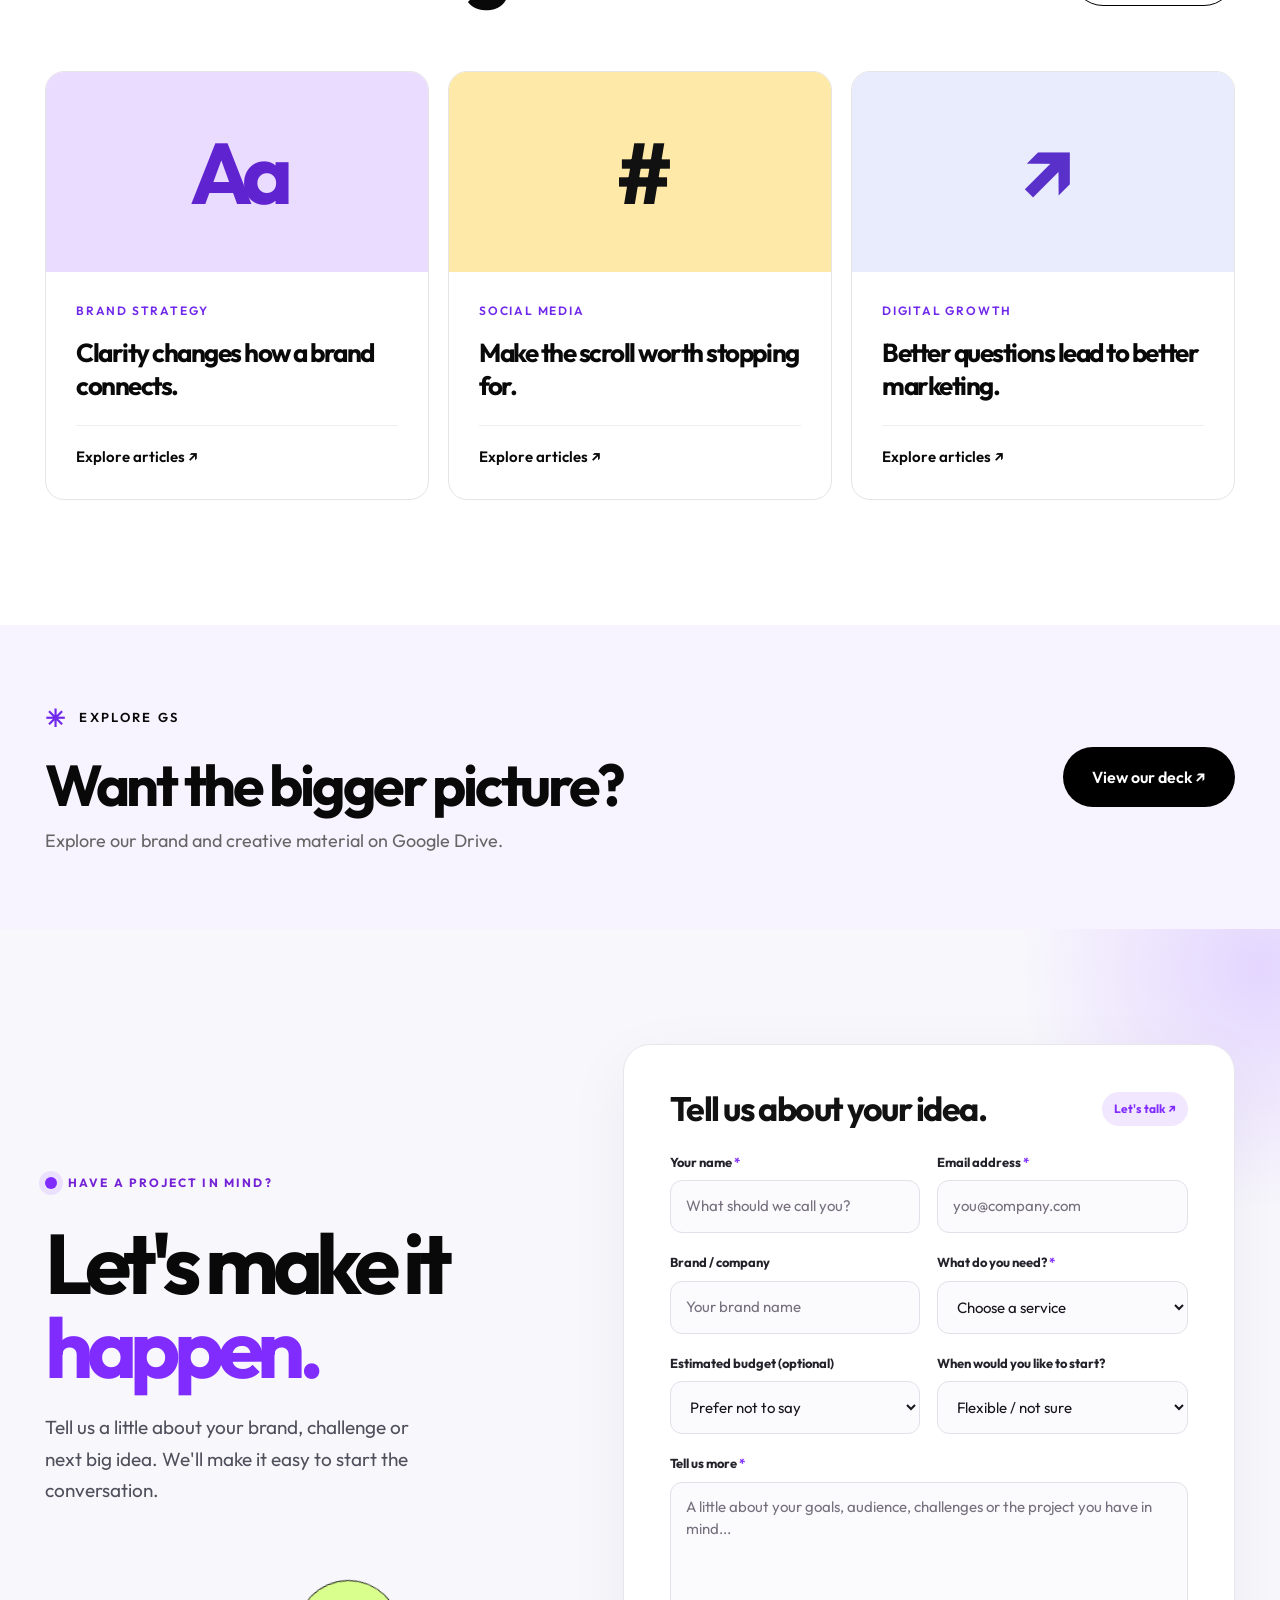
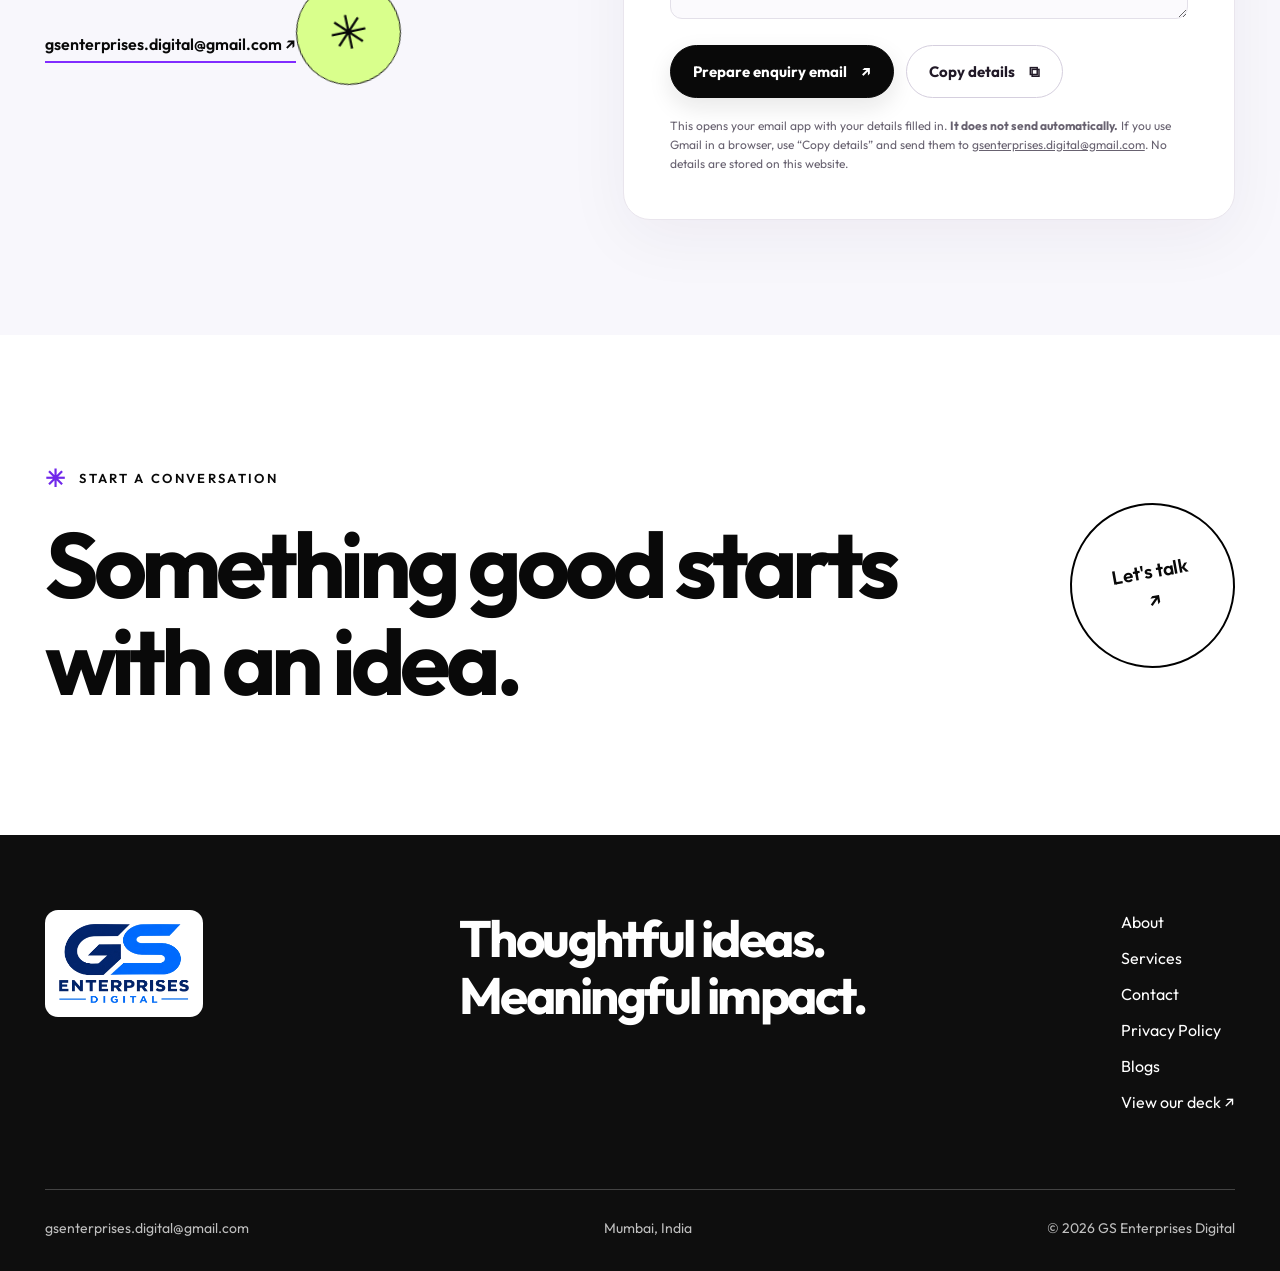
==== commit 9417ee63: "Update index.html" ====
--- a/index.html
+++ b/index.html
@@ -1,67 +1,143 @@
-<!doctype html>
-<html lang="en" class="no-js">
+<!DOCTYPE html>
+
+<html lang="en">
 <head>
-<meta charset="utf-8"><meta name="viewport" content="width=device-width, initial-scale=1">
-<meta name="theme-color" content="#ffffff"><meta name="color-scheme" content="light">
-<title>Digital Marketing Agency in Mumbai | GS Enterprises Digital</title>
-<meta name="description" content="GS Enterprises Digital is a Mumbai-based creative digital marketing agency for social media, Google Ads, Meta Ads, SEO, branding and lead generation. Explore services and email us.">
-<link rel="canonical" href="https://gsenterprisesdigital-sudo.github.io/GS-ENTERPRISES-DIGITAL-WEBSITE/">
-<meta property="og:type" content="website"><meta property="og:site_name" content="GS Enterprises Digital"><meta property="og:title" content="GS Enterprises Digital | Creative Thinking. Actual Growth."><meta property="og:description" content="Digital marketing, smart campaigns and creative ideas for businesses ready to grow."><meta property="og:url" content="https://gsenterprisesdigital-sudo.github.io/GS-ENTERPRISES-DIGITAL-WEBSITE/"><meta name="twitter:card" content="summary">
-<link rel="preconnect" href="https://fonts.googleapis.com"><link rel="preconnect" href="https://fonts.gstatic.com" crossorigin>
-<link href="https://fonts.googleapis.com/css2?family=DM+Sans:wght@400;500;600;700;800&family=Space+Grotesk:wght@400;500;600;700&display=swap" rel="stylesheet">
-<script>document.documentElement.classList.replace("no-js","js")</script>
-<script type="application/ld+json">{"@context":"https://schema.org","@graph":[{"@type":"Organization","@id":"https://gsenterprisesdigital-sudo.github.io/GS-ENTERPRISES-DIGITAL-WEBSITE/#organization","name":"GS Enterprises Digital","url":"https://gsenterprisesdigital-sudo.github.io/GS-ENTERPRISES-DIGITAL-WEBSITE/","email":"gsenterprises.digital@gmail.com","founder":{"@type":"Person","name":"Harsh Upadhyay"},"areaServed":{"@type":"Place","name":"Mumbai, India"}},{"@type":"WebSite","@id":"https://gsenterprisesdigital-sudo.github.io/GS-ENTERPRISES-DIGITAL-WEBSITE/#website","url":"https://gsenterprisesdigital-sudo.github.io/GS-ENTERPRISES-DIGITAL-WEBSITE/","name":"GS Enterprises Digital","publisher":{"@id":"https://gsenterprisesdigital-sudo.github.io/GS-ENTERPRISES-DIGITAL-WEBSITE/#organization"}},{"@type":"WebPage","url":"https://gsenterprisesdigital-sudo.github.io/GS-ENTERPRISES-DIGITAL-WEBSITE/","name":"Digital Marketing Agency in Mumbai | GS Enterprises Digital","isPartOf":{"@id":"https://gsenterprisesdigital-sudo.github.io/GS-ENTERPRISES-DIGITAL-WEBSITE/#website"}}]}</script>
+<meta charset="utf-8"/><meta content="width=device-width,initial-scale=1" name="viewport"/>
+<meta content="#ffffff" name="theme-color"/><meta content="light" name="color-scheme"/>
+<title>GS Enterprises Digital | Creative Digital Marketing Agency Mumbai</title>
+<meta content="GS Enterprises Digital is a Mumbai-based creative digital marketing agency. Explore digital services and send your project enquiry through our email-first enquiry form." name="description"/>
+<link href="https://gsenterprisesdigital-sudo.github.io/TESTING/index.html" rel="canonical"/>
+<meta content="website" property="og:type"/><meta content="GS Enterprises Digital" property="og:site_name"/><meta content="GS Enterprises Digital — Ideas Into Impact" property="og:title"/><meta content="Creative ideas. Sharp strategy. Meaningful digital growth." property="og:description"/><meta content="https://gsenterprisesdigital-sudo.github.io/TESTING/index.html" property="og:url"/>
+<link href="https://fonts.googleapis.com" rel="preconnect"/><link crossorigin="" href="https://fonts.gstatic.com" rel="preconnect"/>
+<link href="https://fonts.googleapis.com/css2?family=Outfit:wght@400;500;600;700;800;900&amp;display=swap" rel="stylesheet"/>
+<script type="application/ld+json">{"@context":"https://schema.org","@type":"Organization","name":"GS Enterprises Digital","url":"https://gsenterprisesdigital-sudo.github.io/TESTING/","founder":{"@type":"Person","name":"Harsh Upadhyay"},"email":"gsenterprises.digital@gmail.com","areaServed":"Mumbai, India"}</script>
 <style>
-:root{--ink:#081c4a;--deep:#061738;--blue:#056dff;--blue-dark:#0756ce;--soft:#f6f9ff;--line:#e1e8f5;--muted:#53637e;--white:#fff;--heading:'Space Grotesk',Arial,sans-serif;--body:'DM Sans',Arial,sans-serif}
-*,*::before,*::after{box-sizing:border-box}html{scroll-behavior:smooth;scroll-padding-top:100px}body{margin:0;background:var(--white);color:var(--ink);font:400 16px/1.7 var(--body);-webkit-font-smoothing:antialiased}a{color:inherit;text-decoration:none}button{font:inherit;cursor:pointer}h1,h2,h3{font-family:var(--heading);letter-spacing:-.065em;line-height:1.07}p{margin-top:0}::selection{background:#c5dfff;color:var(--ink)}:focus-visible{outline:3px solid var(--blue);outline-offset:4px}.container{width:min(1200px,calc(100% - 72px));margin:auto}.skip{position:absolute;top:-90px;left:15px;z-index:100;background:var(--ink);color:#fff;padding:12px 18px}.skip:focus{top:12px}
-.header{position:sticky;top:0;z-index:30;background:rgba(255,255,255,.96);backdrop-filter:blur(16px);border-bottom:1px solid var(--line)}.header-inner{min-height:90px;display:flex;align-items:center;justify-content:space-between;gap:20px}.brand{display:inline-flex;align-items:center;flex-shrink:0}.brand img{display:block;width:145px;max-height:74px;object-fit:contain}.nav{display:flex;align-items:center;gap:28px}.nav a{font-size:13px;font-weight:700;transition:color .2s}.nav a:hover,.nav a[aria-current=page]{color:var(--blue)}.nav .nav-cta{background:linear-gradient(125deg,#0758d6,#0675ff);color:#fff;padding:13px 20px;border-radius:30px;white-space:nowrap}.nav .nav-cta:hover{color:#fff;background:var(--ink)}.menu-toggle{display:none;width:44px;height:44px;border:1px solid var(--line);background:var(--soft);color:var(--ink);border-radius:12px;font-size:25px;align-items:center;justify-content:center}.menu-toggle[aria-expanded=true]{background:#e9f2ff}
-.eyebrow{font-size:11px;font-weight:800;letter-spacing:2px;text-transform:uppercase;display:flex;align-items:center;gap:11px}.eyebrow::before{content:'';width:9px;height:9px;border-radius:50%;background:var(--blue);box-shadow:0 0 0 5px #e8f2ff}.button{display:inline-flex;align-items:center;justify-content:center;gap:16px;min-height:51px;padding:14px 22px;border-radius:30px;font-size:13px;font-weight:800;transition:transform .22s,background .22s,box-shadow .22s}.button:hover{transform:translateY(-3px)}.primary{color:#fff;background:linear-gradient(120deg,#0758d6,#0675ff);box-shadow:0 9px 25px #0758d61f}.primary:hover{background:var(--ink)}.outline{border:1px solid #cfdef1;background:#fff}.outline:hover{background:var(--soft)}
-.hero{background:radial-gradient(ellipse at 82% 22%,#ecf4ff 0,transparent 46%),#fff;overflow:hidden}.hero-inner{display:grid;grid-template-columns:1.08fr .92fr;align-items:center;gap:58px;padding:95px 0 75px}.hero h1{font-size:clamp(53px,6.5vw,92px);line-height:.99;margin:25px 0 24px;letter-spacing:-.08em}.hero h1 span{color:var(--blue)}.lead{font-size:clamp(16px,1.6vw,19px);color:var(--muted);max-width:590px;line-height:1.75}.hero-actions{display:flex;flex-wrap:wrap;gap:12px;margin-top:31px}.hero-note{font-size:12px;font-weight:700;color:#667792;margin-top:25px}.hero-art{background:linear-gradient(140deg,#061b49,#0746a6 75%,#077eff);min-height:470px;border-radius:30px;padding:35px;position:relative;display:flex;flex-direction:column;justify-content:space-between;overflow:hidden;color:#fff;isolation:isolate}.hero-art::before,.hero-art::after{content:'';position:absolute;border:1px solid #ffffff35;border-radius:50%;height:420px;width:420px;left:48%;top:48%;transform:translate(-50%,-50%);pointer-events:none}.hero-art::after{height:610px;width:610px}.art-glow{position:absolute;right:-90px;top:-110px;height:280px;width:280px;background:#2b9aff77;filter:blur(73px)}.art-top,.art-foot{position:relative;z-index:1;display:flex;justify-content:space-between;gap:10px;flex-wrap:wrap;text-transform:uppercase;font-weight:800;letter-spacing:1.5px;color:#d4e7ff;font-size:10px}.art-center{position:relative;z-index:1;font:700 clamp(42px,4.9vw,68px)/1.04 var(--heading);letter-spacing:-.075em}.art-center strong{color:#8dc1ff}.art-symbol{display:grid;place-items:center;width:55px;height:55px;border:1px solid #ffffff94;border-radius:50%;font-size:25px;animation:bob 5s ease-in-out infinite}.hero-footnote{border-top:1px solid var(--line);padding:20px 0;display:flex;justify-content:space-between;gap:16px;flex-wrap:wrap;font-size:11px;letter-spacing:1.3px;text-transform:uppercase;font-weight:800;color:#62738d}
-.ticker{background:#071e50;overflow:hidden;color:#fff}.ticker-track{display:flex;width:max-content;animation:marquee 35s linear infinite}.ticker-line{display:flex;align-items:center;gap:30px;padding:16px 20px;white-space:nowrap;font:600 15px var(--heading)}.ticker-line b{color:#8bbfff;font-size:20px}.ticker:hover .ticker-track{animation-play-state:paused}@keyframes marquee{to{transform:translateX(-50%)}}@keyframes bob{50%{transform:translateY(-9px)}}
-.section{padding:100px 0}.soft{background:linear-gradient(135deg,#f2f7ff,#fcfdff)}.section-head{display:flex;justify-content:space-between;align-items:end;gap:35px;margin-bottom:40px}.section-head h2,.story h2,.process h2,.faq h2{font-size:clamp(39px,5vw,69px);margin:16px 0 0}.section-head p{max-width:365px;color:var(--muted);font-size:15px}.service-grid{display:grid;grid-template-columns:repeat(4,minmax(0,1fr));gap:15px}.service-card{display:flex;flex-direction:column;background:#fff;border:1px solid #dce7f7;border-radius:22px;padding:26px;min-height:340px;transition:transform .25s,box-shadow .25s,border-color .25s}.service-card:hover{transform:translateY(-6px);border-color:#aacdff;box-shadow:0 18px 40px #0a347010}.service-icon{width:53px;height:53px;display:grid;place-items:center;border-radius:16px;background:#e9f2ff;color:#0564e8}.service-card h3{font-size:25px;margin:26px 0 11px}.service-card>p{font-size:13px;color:var(--muted);line-height:1.75;margin:0 0 13px}.service-card .deliverable{color:#3b5983;font-size:11px;font-weight:700;margin-top:auto;padding-top:10px}.service-email{margin-top:16px;border-top:1px solid var(--line);padding-top:13px;display:flex;justify-content:space-between;gap:8px;color:#055cda;font-weight:800;font-size:12px}.service-email:hover{text-decoration:underline;text-underline-offset:3px}.more-link{margin-top:25px;text-align:right}.more-link a{font-size:13px;font-weight:800;color:#075bd3;text-decoration:underline;text-underline-offset:5px}
-.story{display:grid;grid-template-columns:1fr 1fr;gap:60px;align-items:center}.story h2{margin-bottom:22px}.story p{color:var(--muted);font-size:16px}.story-panel{min-height:340px;border-radius:27px;background:linear-gradient(140deg,#081d4b,#08479f);color:#fff;padding:42px;position:relative;overflow:hidden;display:flex;flex-direction:column;justify-content:space-between}.story-panel::after{content:'✳';position:absolute;font-size:255px;right:-40px;bottom:-100px;color:#ffffff14}.story-panel blockquote{position:relative;z-index:1;margin:20px 0;font:700 clamp(27px,3vw,41px)/1.2 var(--heading);letter-spacing:-.05em}.story-panel small{position:relative;z-index:1;color:#bcd8ff;font-size:11px;letter-spacing:1.5px;font-weight:700;text-transform:uppercase}.text-link{color:#075bd4;font-size:13px;font-weight:800;text-decoration:underline;text-underline-offset:4px}
-.process{display:grid;grid-template-columns:.84fr 1.16fr;gap:75px}.process p{color:var(--muted)}.process-list{border-top:1px solid #d6e1f0}.process-item{display:flex;gap:16px;align-items:center;border-bottom:1px solid #d6e1f0;padding:23px 0}.process-symbol{display:grid;place-items:center;flex:0 0 47px;height:47px;border-radius:15px;background:#eaf3ff;color:#056dff;font-family:var(--heading);font-size:23px;font-weight:700}.process-item h3{font-size:23px;margin:0 0 5px}.process-item p{font-size:13px;margin:0}
-.industries{display:flex;gap:10px;flex-wrap:wrap;margin-top:20px}.industry{padding:11px 17px;font-size:13px;font-weight:700;background:#fff;border:1px solid #dae5f5;border-radius:30px;color:#3e5980}.portfolio{border-radius:28px;padding:52px;background:radial-gradient(circle at 83% 25%,#dbeaff,transparent 45%),#f7faff;border:1px solid #dbe7f9;display:flex;align-items:center;justify-content:space-between;gap:35px}.portfolio h2{font-size:clamp(39px,4.5vw,62px);margin:17px 0}.portfolio p{color:var(--muted);max-width:600px;margin-bottom:0}
-.faq{display:grid;grid-template-columns:.85fr 1.15fr;gap:65px}.faq>div>p{color:var(--muted)}.faq-items{border-top:1px solid var(--line)}details{border-bottom:1px solid var(--line)}summary{list-style:none;cursor:pointer;padding:21px 40px 21px 0;font-weight:700;position:relative}summary::-webkit-details-marker{display:none}summary::after{content:'+';position:absolute;right:6px;color:var(--blue);font-size:26px;top:14px}details[open] summary::after{content:'−'}details p{font-size:14px;color:var(--muted);padding:0 28px 20px 0;margin:0}
-.cta{padding:96px 0;background:linear-gradient(130deg,#061b49,#073a90);color:#fff;position:relative;overflow:hidden}.cta::after{content:'✳';color:#ffffff0c;position:absolute;right:-55px;top:-140px;font-size:470px;pointer-events:none}.cta .container{position:relative;z-index:1}.cta h2{font-size:clamp(48px,7.2vw,94px);max-width:950px;line-height:1.05;margin:22px 0}.cta p{max-width:580px;color:#cbdbf5}.cta .button{background:#fff;color:#07377d;margin-top:12px}.cta .button:hover{background:#e9f3ff}.cta-email{display:block;color:#cddff8;margin-top:22px;overflow-wrap:anywhere;font-size:14px}.cta-email:hover{text-decoration:underline}
-.footer{background:#061738;color:#bfcfe8;padding:33px 0}.footer-inner{display:flex;justify-content:space-between;align-items:center;gap:22px;flex-wrap:wrap}.footer-brand{font:700 18px var(--heading);letter-spacing:-.04em;color:#fff}.footer-brand span{color:#80b8ff}.footer small{font-size:12px}.footer-links{display:flex;align-items:center;gap:19px;flex-wrap:wrap;font-size:12px}.footer-links a:hover{color:#fff}
-.reveal{opacity:1;transform:none}.has-motion .reveal{opacity:0;transform:translateY(18px);transition:opacity .65s ease,transform .65s ease}.has-motion .reveal.visible{opacity:1;transform:none}
-@media(max-width:1120px){.service-grid{grid-template-columns:repeat(2,minmax(0,1fr))}.hero-inner{gap:30px}.hero h1{font-size:clamp(52px,6.4vw,78px)}}
-@media(max-width:920px){.header-inner{min-height:76px}.brand img{width:122px;max-height:63px}.menu-toggle{display:inline-flex}.nav{display:none;position:absolute;top:76px;left:0;right:0;background:#fff;flex-direction:column;align-items:stretch;gap:0;padding:12px 18px 23px;border-bottom:1px solid var(--line);box-shadow:0 18px 28px #081c4a17}.nav.open{display:flex}.nav a{padding:13px 9px}.nav .nav-cta{text-align:center;margin-top:8px}.hero-inner,.story,.process,.faq{grid-template-columns:1fr;gap:33px}.hero-inner{padding:70px 0 55px}.hero-art{min-height:360px}.hero h1{max-width:850px}.section{padding:78px 0}}
-@media(max-width:640px){.container{width:calc(100% - 36px)}.hero-inner{padding:58px 0 45px}.hero h1{font-size:clamp(48px,11vw,69px)}.hero-art{min-height:320px;padding:26px}.art-center{font-size:clamp(40px,10vw,60px)}.hero-actions .button{width:100%}.hero-footnote{font-size:10px}.section-head{display:block}.section-head h2,.story h2,.process h2,.faq h2{font-size:clamp(38px,9vw,54px)}.section-head p{margin-top:18px}.service-grid{grid-template-columns:1fr}.service-card{min-height:290px}.story-panel{padding:28px;min-height:290px}.portfolio{display:block;padding:30px}.portfolio .button{margin-top:25px;white-space:normal;text-align:center}.cta{padding:78px 0}.cta h2{font-size:clamp(43px,10vw,73px)}.cta::after{font-size:280px;top:-25px}.footer-inner{align-items:flex-start;flex-direction:column}}
-@media(max-width:920px){.no-js .nav{display:flex;position:static;flex-flow:row wrap;box-shadow:none;padding:12px 0;border:0}.no-js .header-inner{flex-wrap:wrap}}
-@media(prefers-reduced-motion:reduce){*,*::before,*::after{scroll-behavior:auto!important;animation:none!important;transition:none!important}.has-motion .reveal{opacity:1!important;transform:none!important}.service-card:hover,.button:hover{transform:none}}
+:root{--black:#090909;--purple:#7028ea;--lav:#f3edff;--yellow:#fce985;--off:#f8f8f7;--border:#e8e8e8;--muted:#696969;--max:1250px}
+*,*::before,*::after{box-sizing:border-box}html{scroll-behavior:smooth;scroll-padding-top:100px}body{margin:0;background:#fff;color:var(--black);font:400 20px/1.5 'Outfit',Arial,sans-serif;overflow-x:hidden;-webkit-font-smoothing:antialiased}button,a{font:inherit}button{cursor:pointer}a{color:inherit;text-decoration:none}img{max-width:100%}h1,h2,h3,p{margin-top:0}h1,h2,h3{font-weight:700;line-height:1.05;letter-spacing:-.057em}::selection{background:#d5b8ff;color:#080808}:focus-visible{outline:3px solid var(--purple);outline-offset:4px}.shell{width:min(var(--max),calc(100% - 90px));margin:auto}.skip{position:fixed;top:-80px;left:16px;z-index:110;padding:12px 18px;background:#000;color:#fff}.skip:focus{top:10px}
+.scroll-progress{height:3px;width:0;background:var(--purple);position:fixed;top:0;left:0;z-index:120;pointer-events:none}.header{z-index:90;position:sticky;top:0;background:#ffffffed;backdrop-filter:blur(15px);border-bottom:1px solid transparent;transition:border-color .3s,box-shadow .3s}.header.stuck{border-color:#ededed;box-shadow:0 12px 35px #00000008}.header-inner{height:116px;display:flex;align-items:center;gap:44px}.brand{display:flex;flex-shrink:0;align-items:center;width:145px}.brand img{display:block;width:135px;height:86px;object-fit:contain}.nav{flex:1;display:flex;align-items:center;justify-content:space-between;gap:16px}.nav-link{font-size:18px;font-weight:400;position:relative;padding:8px 0}.nav-link::after{content:'';position:absolute;bottom:5px;left:0;height:2px;background:var(--purple);width:0;transition:width .25s}.nav-link:hover::after,.nav-link[aria-current="page"]::after{width:100%}.deck{border:0;display:inline-flex;align-items:center;justify-content:center;background:#000;color:white;border-radius:999px;font-weight:600;font-size:16px;padding:18px 29px;white-space:nowrap;transition:background .3s,transform .3s}.deck:hover{background:var(--purple);transform:translateY(-3px)}.menu{width:59px;height:59px;border:1px solid #000;background:white;border-radius:50%;display:grid;align-content:center;justify-items:center;gap:6px;flex:none;transition:background .25s,color .25s}.menu span{width:21px;height:1px;background:currentColor;display:block;transition:transform .2s}.menu:hover{background:#000;color:white}.menu[aria-expanded="true"] span:first-child{transform:translateY(3.5px) rotate(45deg)}.menu[aria-expanded="true"] span:last-child{transform:translateY(-3.5px) rotate(-45deg)}.mobile-drawer{display:none;background:#fff;padding:12px 6%;border-top:1px solid #eee;box-shadow:0 17px 32px #00000010}.mobile-drawer.open{display:grid;gap:4px}.mobile-drawer a{font-weight:500;font-size:20px;padding:12px 8px}.mobile-drawer .deck{color:white;justify-self:start;padding:15px 28px;margin:14px 0}
+.hero{position:relative;padding:75px 0 0;min-height:690px;isolation:isolate}.hero-content{text-align:center;position:relative;z-index:2}.hero .overline{display:none}.hero h1{font-size:clamp(72px,7.8vw,115px);letter-spacing:-.066em;line-height:.99;max-width:1120px;margin:16px auto 44px;font-weight:700}.hero h1 span{display:block}.hero .tagline{font-size:26px;line-height:1.3;letter-spacing:-.04em;font-weight:400;margin-bottom:38px}.hero-btn{font-size:16px;display:inline-flex;align-items:center;gap:12px;border-bottom:1px solid #000;padding-bottom:8px;font-weight:600;transition:color .2s,gap .2s}.hero-btn:hover{color:var(--purple);gap:21px}.hero-decoration{position:absolute;bottom:40px;left:10%;font-size:70px;color:var(--purple);animation:spin 18s linear infinite}.hero-mark{position:absolute;right:8%;bottom:48px;border:2px solid #111;border-radius:50%;width:98px;height:98px;display:grid;place-items:center;font-size:26px;transform:rotate(-15deg);animation:bob 5s ease-in-out infinite}.hero-mark span{max-width:70px;text-align:center;line-height:1.1;font-size:16px;font-weight:700}.hero-bottom{display:flex;align-items:center;justify-content:space-between;border-top:1px solid #eee;margin-top:118px;padding:21px 0;color:#777;text-transform:uppercase;font-size:11px;letter-spacing:.15em;font-weight:600}.ticker{background:var(--purple);color:white;overflow:hidden;white-space:nowrap}.ticker-track{display:flex;width:max-content;animation:marquee 32s linear infinite}.ticker-line{padding:18px 0;display:flex;align-items:center;gap:42px;font-weight:600;font-size:25px;letter-spacing:-.03em}.ticker-line .star{color:#ffec89;font-size:29px}
+.section{padding:125px 0}.eyebrow{font-size:13px;letter-spacing:.18em;text-transform:uppercase;font-weight:600;display:flex;align-items:center;gap:12px;margin-bottom:19px}.eyebrow:before{content:'✳';color:var(--purple);font-size:24px}.section-title{font-size:clamp(53px,6.2vw,94px);margin:0;max-width:900px}.section-intro{font-size:19px;max-width:400px;line-height:1.6;color:var(--muted)}.section-head{display:flex;align-items:end;justify-content:space-between;gap:35px;margin-bottom:65px}.services{background:#fafafa}.service-grid{display:grid;grid-template-columns:repeat(2,minmax(0,1fr));gap:22px}.service{position:relative;display:flex;flex-direction:column;min-height:415px;padding:40px 42px 35px;border:1px solid #e7e7e7;border-radius:19px;background:white;overflow:hidden;transition:transform .35s,box-shadow .35s,border-color .35s}.service:hover{transform:translateY(-9px);border-color:#c9b6e9;box-shadow:0 25px 70px #38206215}.service:nth-child(2){background:#f5edff}.service:nth-child(3){background:#fff9de}.service:nth-child(4){background:#f0f3ff}.service:nth-child(5){background:#f6f8f5}.service:nth-child(6){background:#fff0ef}.service-top{display:flex;justify-content:space-between;align-items:start;gap:20px}.service-icon{font-size:50px;line-height:1;display:grid;place-items:center;width:88px;height:88px;background:white;border:1px solid #ddd;border-radius:50%;transition:transform .45s}.service:hover .service-icon{transform:rotate(-18deg) scale(1.09)}.service-arrow{border:1px solid #111;border-radius:50%;width:51px;height:51px;display:grid;place-items:center;font-size:25px;transition:background .2s,color .2s,transform .2s}.service:hover .service-arrow{background:#000;color:#fff;transform:rotate(45deg)}.service-bottom{margin-top:auto}.service h3{font-size:clamp(35px,3.2vw,53px);margin:48px 0 12px;max-width:440px}.service p{font-size:17px;color:#535353;line-height:1.65;max-width:440px;margin:0}.service a:focus-visible{outline-offset:9px}.services-more{margin-top:36px;display:flex;justify-content:center}.outline-btn{border:1px solid #000;display:inline-flex;align-items:center;gap:20px;padding:18px 27px;border-radius:999px;font-weight:600;font-size:16px;transition:background .2s,color .2s}.outline-btn:hover{background:#000;color:#fff}
+.who{background:#fff}.who-grid{display:grid;grid-template-columns:1fr 1fr;gap:100px;align-items:center}.who h2{font-size:clamp(53px,6vw,90px);margin:0 0 32px}.who-copy{font-size:21px;color:#464646;line-height:1.7}.who-copy p{margin-bottom:23px}.who-illustration{min-height:440px;background:#f4eaff;border-radius:40% 60% 56% 44%/45% 39% 61% 55%;display:grid;place-items:center;position:relative;overflow:hidden;animation:morph 13s ease-in-out infinite}.who-illustration .big-g{font:800 240px/1 'Outfit',sans-serif;letter-spacing:-.16em;color:#6525d9;transform:rotate(-14deg);text-shadow:15px 18px 0 #ffdf72}.who-illustration .symbol{position:absolute;right:9%;top:12%;font-size:72px;color:#111;animation:spin 24s linear infinite}.who-illustration .small-label{position:absolute;bottom:35px;left:30px;background:#fff;padding:10px 16px;border-radius:50px;font-size:13px;font-weight:600}.pills{display:flex;gap:10px;flex-wrap:wrap;margin:26px 0 36px}.pills span{border:1px solid #dedede;padding:8px 15px;border-radius:50px;font-size:14px}
+.why{background:#101010;color:white}.why .eyebrow:before{color:#bb9aff}.why-grid{display:grid;grid-template-columns:1.06fr .94fr;gap:80px;align-items:center}.why h2{font-size:clamp(50px,5.9vw,88px);max-width:700px;margin:0 0 25px}.why-copy{font-size:19px;color:#c4c4c4;max-width:570px}.why-list{border-top:1px solid #484848}.why-item{border-bottom:1px solid #484848;padding:28px 0;display:flex;gap:18px;align-items:center}.why-item .point{height:48px;width:48px;border-radius:50%;flex:none;display:grid;place-items:center;background:#fff;color:#7028ea;font-size:23px}.why-item h3{font-size:25px;letter-spacing:-.045em;margin:0 0 5px}.why-item p{font-size:16px;color:#aaa;margin:0}.why-side{background:#e7d6ff;color:#111;min-height:460px;border-radius:30px;position:relative;display:grid;place-items:center;overflow:hidden}.why-side .ring{height:320px;width:320px;border:15px solid #6d27dc;border-radius:50%;animation:spin 16s linear infinite;display:grid;place-items:center}.why-side strong{font-size:93px;letter-spacing:-.1em;font-weight:800}.why-side .orbit-word{position:absolute;bottom:37px;left:42px;font-weight:700;font-size:25px;letter-spacing:-.05em}
+.blogs{background:#fff}.blog-grid{display:grid;grid-template-columns:repeat(3,1fr);gap:19px}.blog-card{border:1px solid #e5e5e5;border-radius:19px;overflow:hidden;display:flex;flex-direction:column;transition:transform .25s,box-shadow .25s}.blog-card:hover{transform:translateY(-6px);box-shadow:0 18px 40px #00000013}.blog-cover{height:200px;display:flex;align-items:center;justify-content:center;font-size:86px;font-weight:700;color:#6023d0;letter-spacing:-.1em;background:#eadcff}.blog-card:nth-child(2) .blog-cover{background:#ffe9a9;color:#111}.blog-card:nth-child(3) .blog-cover{background:#e9ecfc;color:#5a30ca}.blog-body{padding:30px;display:flex;flex-direction:column;flex:1}.blog-category{font-size:12px;letter-spacing:.15em;text-transform:uppercase;color:var(--purple);font-weight:600}.blog-card h3{font-size:26px;line-height:1.25;margin:17px 0 23px}.blog-card .read{font-size:15px;font-weight:600;margin-top:auto;border-top:1px solid #eee;padding-top:20px}
+.deck-strip{background:#f8f4ff;padding:75px 0}.deck-strip-inner{display:flex;align-items:center;justify-content:space-between;gap:45px}.deck-strip h2{font-size:clamp(42px,4.5vw,66px);margin:0 0 12px}.deck-strip p{font-size:18px;color:#666;margin:0}.deck-strip .deck{flex:none}.contact-banner{padding:125px 0;background:#fff}.contact-inner{display:flex;justify-content:space-between;align-items:center;gap:35px}.contact-banner h2{font-size:clamp(59px,7.2vw,105px);max-width:970px;margin:20px 0 0}.talk-circle{height:165px;width:165px;border:2px solid #000;border-radius:50%;display:grid;place-items:center;font-size:19px;font-weight:600;transform:rotate(-10deg);transition:transform .4s,background .3s,color .3s;flex:none;text-align:center;padding:12px}.talk-circle:hover{background:#000;color:#fff;transform:rotate(7deg) scale(1.05)}.footer{background:#0e0e0e;color:#fff;padding:75px 0 32px}.footer-top{display:flex;justify-content:space-between;gap:45px;align-items:start}.footer-logo{width:158px;padding:12px;background:white;border-radius:13px;display:block}.footer-logo img{width:100%;display:block}.footer-slogan{font-size:clamp(34px,4vw,57px);max-width:540px;line-height:1.12;font-weight:700;letter-spacing:-.05em}.footer-nav{display:flex;flex-direction:column;gap:12px;font-size:16px}.footer-nav a:hover{color:#d2b7ff}.footer-base{display:flex;align-items:center;justify-content:space-between;border-top:1px solid #434343;margin-top:75px;padding-top:28px;gap:18px;font-size:14px;color:#bfbfbf}.footer-base a:hover{color:#fff}.to-top{position:fixed;right:26px;bottom:25px;height:50px;width:50px;border-radius:50%;border:0;background:#dd0404;color:#fff;display:grid;place-items:center;font-size:24px;box-shadow:0 4px 12px #0002;z-index:35;opacity:0;transform:translateY(10px);pointer-events:none;transition:opacity .3s,transform .3s}.to-top.show{opacity:1;transform:none;pointer-events:auto}.reveal{opacity:1;transform:none}.js .reveal:not(.visible){opacity:0;transform:translateY(28px);transition:opacity .8s ease,transform .8s ease}.js .reveal.visible{opacity:1;transform:none}
+@keyframes marquee{to{transform:translateX(-50%)}}@keyframes spin{to{transform:rotate(360deg)}}@keyframes bob{50%{transform:translateY(-14px) rotate(7deg)}}@keyframes morph{0%,100%{border-radius:40% 60% 56% 44%/45% 39% 61% 55%}50%{border-radius:58% 42% 38% 62%/59% 61% 39% 41%}}
+@media(max-width:1399px){body{font-size:18px}.header-inner{height:101px}.nav-link{font-size:16px}.hero{min-height:625px}.hero h1{font-size:clamp(68px,7.9vw,105px)}}
+@media(max-width:1080px){.shell{width:calc(100% - 60px)}.header-inner{gap:27px}.nav{gap:12px}.nav-link{font-size:15px}.deck{padding:15px 21px}.hero h1{font-size:clamp(62px,8.3vw,90px)}.who-grid,.why-grid{gap:45px}.service{min-height:360px;padding:33px}.blog-grid{gap:13px}.blog-body{padding:23px}}
+@media(max-width:830px){.header-inner{height:84px}.brand{width:125px}.brand img{width:115px;height:67px}.nav{display:none}.header-inner>.deck{margin-left:auto}.hero{min-height:0;padding:92px 0 0}.hero h1{font-size:clamp(53px,9.2vw,78px)}.hero-bottom{margin-top:120px}.hero-decoration{bottom:62px;left:8%;font-size:54px}.hero-mark{right:8%;bottom:60px;width:70px;height:70px}.hero-mark span{font-size:12px}.section{padding:88px 0}.section-head{display:block}.section-intro{margin-top:25px}.service-grid,.who-grid,.why-grid{grid-template-columns:1fr}.why-side{min-height:320px}.why-side .ring{width:230px;height:230px}.blog-grid{grid-template-columns:1fr 1fr}.blog-card:last-child{display:none}.contact-inner{align-items:start}.talk-circle{height:125px;width:125px}.footer-top{flex-wrap:wrap}.footer-slogan{order:3;min-width:100%}}
+@media(max-width:580px){.shell{width:calc(100% - 36px)}.header-inner{height:78px;gap:11px}.brand{width:104px}.brand img{width:100px;height:60px}.header-inner>.deck{font-size:12px;padding:13px 14px;margin-left:auto}.menu{width:45px;height:45px}.hero{padding:75px 0 0}.hero h1{font-size:clamp(43px,10vw,63px);letter-spacing:-.072em;margin-bottom:30px}.hero .tagline{font-size:20px}.hero-bottom{margin-top:125px;font-size:9px;gap:10px}.hero-mark{bottom:75px}.hero-decoration{bottom:82px}.ticker-line{font-size:19px;gap:24px;padding:16px 0}.section{padding:78px 0}.section-title,.who h2,.why h2{font-size:clamp(44px,10.6vw,65px)}.section-head{margin-bottom:35px}.service{min-height:305px;padding:26px;border-radius:15px}.service-icon{width:65px;height:65px;font-size:35px}.service-arrow{width:43px;height:43px}.service h3{font-size:36px;margin:34px 0 10px}.service p{font-size:15px}.who-illustration{min-height:285px}.who-illustration .big-g{font-size:170px}.who-illustration .small-label{font-size:10px}.who-copy{font-size:18px}.why-item h3{font-size:21px}.blog-grid{grid-template-columns:1fr}.blog-card:last-child{display:flex}.deck-strip-inner,.contact-inner{display:block}.deck-strip .deck{margin-top:30px}.contact-banner{padding:90px 0}.contact-banner h2{font-size:clamp(47px,11vw,70px)}.talk-circle{margin-top:36px}.footer-top{display:grid}.footer-slogan{order:0;min-width:0}.footer-base{display:block}.footer-base>*{display:block;margin:0 0 10px}.to-top{right:14px;bottom:14px}}
+@media(prefers-reduced-motion:reduce){*,*::before,*::after{scroll-behavior:auto!important;animation:none!important;transition:none!important}.js .reveal:not(.visible){opacity:1;transform:none}}
+
+/* Original GS project enquiry — modern, accessible and email-first. */
+.enquiry{position:relative;padding:115px 0;background:#f8f7fc;overflow:hidden}
+.enquiry::before{content:"";position:absolute;width:500px;height:500px;right:-230px;top:-210px;border-radius:50%;background:radial-gradient(circle,#e4d6ff,transparent 68%);pointer-events:none}
+.enquiry-grid{position:relative;display:grid;grid-template-columns:.9fr 1.1fr;gap:clamp(32px,6vw,92px);align-items:start}
+.enquiry-side{position:sticky;top:125px}
+.enquiry-kicker{display:inline-flex;align-items:center;gap:11px;text-transform:uppercase;letter-spacing:.18em;color:#7423d5;font-size:12px;font-weight:700}
+.enquiry-kicker::before{content:"";width:12px;height:12px;background:#812cff;border-radius:50%;box-shadow:0 0 0 6px #ece0ff}
+.enquiry h2{font-size:clamp(54px,6.6vw,98px);line-height:.99;letter-spacing:-.075em;margin:26px 0 23px;color:#090909}
+.enquiry h2 em{color:#812cff;font-style:normal}
+.enquiry-side>p{font-size:19px;color:#50505c;line-height:1.65;max-width:390px}
+.enquiry-aside-link{display:inline-flex;align-items:center;gap:11px;margin-top:27px;font-size:16px;font-weight:600;overflow-wrap:anywhere;border-bottom:2px solid #812cff;padding-bottom:5px}
+.enquiry-aside-link:hover{color:#812cff}
+.enquiry-sticker{margin-top:55px;display:inline-grid;place-items:center;width:105px;height:105px;background:#d9ff8c;border:1px solid #111;border-radius:50%;font-size:47px;transform:rotate(-12deg);animation:enquiryWiggle 6s ease-in-out infinite}
+@keyframes enquiryWiggle{0%,100%{transform:rotate(-12deg)}50%{transform:rotate(9deg)}}
+.enquiry-card{background:#fff;border:1px solid #e9e5ed;border-radius:27px;padding:clamp(25px,4vw,46px);box-shadow:0 18px 65px #2512410d}
+.enquiry-card-header{display:flex;justify-content:space-between;gap:20px;align-items:center;margin-bottom:26px}
+.enquiry-card-header h3{font-size:clamp(24px,2.7vw,34px);letter-spacing:-.045em;margin:0;color:#121212}
+.enquiry-card-header span{font-size:12px;font-weight:700;color:#812cff;background:#f1e7ff;border-radius:50px;padding:8px 12px;white-space:nowrap}
+.enquiry-fields{display:grid;grid-template-columns:repeat(2,minmax(0,1fr));gap:20px 17px}
+.enquiry-field{display:flex;flex-direction:column;gap:8px;min-width:0}
+.enquiry-field.full{grid-column:1/-1}
+.enquiry-field label{font-size:13px;font-weight:700;color:#24222b}
+.enquiry-field label span{color:#812cff}
+.enquiry-field input,.enquiry-field select,.enquiry-field textarea{width:100%;min-height:53px;border:1.5px solid #e3e0e9;border-radius:12px;background:#fbfafd;color:#18151b;padding:13px 15px;font:inherit;font-size:15px;transition:border-color .2s,box-shadow .2s;outline:none}
+.enquiry-field textarea{min-height:137px;resize:vertical}
+.enquiry-field input::placeholder,.enquiry-field textarea::placeholder{color:#77717f}
+.enquiry-field input:focus,.enquiry-field select:focus,.enquiry-field textarea:focus{border-color:#812cff;box-shadow:0 0 0 4px #812cff15}
+.enquiry-field :is(input,select,textarea):user-invalid{border-color:#d33c57}
+.enquiry-actions{display:flex;align-items:center;gap:12px;flex-wrap:wrap;margin-top:26px}
+.enquiry-submit,.enquiry-copy{display:inline-flex;align-items:center;justify-content:center;gap:14px;min-height:53px;padding:13px 22px;border-radius:99px;font:700 15px 'Outfit',sans-serif;cursor:pointer;transition:transform .2s,background .2s,border-color .2s}
+.enquiry-submit{background:#090909;color:#fff;border:1px solid #090909;box-shadow:0 9px 23px #1111111a}
+.enquiry-submit:hover{background:#812cff;border-color:#812cff;transform:translateY(-2px)}
+.enquiry-copy{color:#211927;background:#fff;border:1.5px solid #d5cfde}
+.enquiry-copy:hover{border-color:#812cff;color:#812cff}
+.enquiry-helper{font-size:12px;line-height:1.6;color:#686270;margin:18px 0 0}
+.enquiry-feedback{font-size:13px;color:#3e2862;min-height:22px;margin:11px 0 0;font-weight:600}
+.enquiry-feedback:empty{display:none}
+@media(max-width:940px){.enquiry-grid{grid-template-columns:1fr;gap:35px}.enquiry-side{position:static}.enquiry{padding:85px 0}.enquiry-sticker{display:none}}
+@media(max-width:580px){.enquiry{padding:72px 0}.enquiry h2{font-size:clamp(49px,11vw,70px)}.enquiry-fields{grid-template-columns:1fr}.enquiry-card{padding:23px;border-radius:19px}.enquiry-card-header{align-items:flex-start;flex-direction:column;gap:10px}.enquiry-submit,.enquiry-copy{width:100%}}
+@media(prefers-reduced-motion:reduce){.enquiry-sticker{animation:none}}
 </style>
+<script>document.documentElement.classList.add('js')</script>
 </head>
 <body>
-<a class="skip" href="#main">Skip to content</a>
-<header class="header"><div class="container header-inner"><a class="brand" href="index.html" aria-label="GS Enterprises Digital — Home"><img id="brand-logo" src="[data-uri]" alt="GS Enterprises Digital original logo" width="145" height="85"></a><button class="menu-toggle" type="button" aria-label="Open navigation menu" aria-controls="site-nav" aria-expanded="false">☰</button><nav class="nav" id="site-nav" aria-label="Primary navigation"><a href="index.html" aria-current="page">Home</a><a href="services.html">Services</a><a href="about.html">About</a><a href="work.html">Our Work</a><a href="contact.html">Contact</a><a class="nav-cta" href="mailto:gsenterprises.digital@gmail.com?subject=Project%20Enquiry%20%7C%20GS%20Enterprises%20Digital&amp;body=Hello%20GS%20Enterprises%20Digital%2C%0A%0AI%20would%20like%20to%20discuss%20a%20digital%20marketing%20project.%0A%0ABusiness%20/%20brand%3A%0AGoals%20/%20requirements%3A%0A%0AThank%20you.">Let's Talk ↗</a></nav></div></header>
+<a class="skip" href="#main">Skip to main content</a><div aria-hidden="true" class="scroll-progress" id="scrollProgress"></div>
+<header class="header" id="header"><div class="shell header-inner">
+<a aria-label="GS Enterprises Digital — Home" class="brand" href="index.html"><img alt="GS Enterprises Digital original logo" height="86" src="[data-uri]" width="135"/></a>
+<nav aria-label="Main navigation" class="nav"><a aria-current="page" class="nav-link" href="index.html">Home</a><a class="nav-link" href="about.html">About us</a><a class="nav-link" href="services.html">Services</a><a class="nav-link" href="https://gsenterprisesdigital.blogspot.com/" rel="noopener noreferrer" target="_blank">Blogs</a><a class="nav-link" href="contact.html">Contact</a></nav>
+<a class="deck" href="https://drive.google.com/drive/folders/18ghTHgUfqfgB1hrkVBEHju1pK_6SHoc3" rel="noopener noreferrer" target="_blank">View our deck <span aria-hidden="true">↗</span></a>
+<button aria-controls="mobileDrawer" aria-expanded="false" aria-label="Open navigation menu" class="menu" id="menu" type="button"><span></span><span></span></button>
+</div><nav aria-label="Mobile navigation" class="mobile-drawer" id="mobileDrawer" inert=""><a aria-current="page" href="index.html">Home</a><a href="about.html">About us</a><a href="services.html">Services</a><a href="https://gsenterprisesdigital.blogspot.com/" rel="noopener noreferrer" target="_blank">Blogs</a><a href="contact.html">Contact</a><a class="deck" href="https://drive.google.com/drive/folders/18ghTHgUfqfgB1hrkVBEHju1pK_6SHoc3" rel="noopener noreferrer" target="_blank">View our deck ↗</a></nav></header>
 <main id="main">
-<section class="hero"><div class="container hero-inner"><div><div class="eyebrow">Mumbai-based digital marketing agency</div><h1>Creative thinking.<br><span>Actual growth.</span></h1><p class="lead">We help ambitious brands find their voice, reach relevant people and turn digital marketing into clear business opportunities — through strategy, creativity and thoughtful execution.</p><div class="hero-actions"><a href="services.html" class="button primary">Explore our services <span aria-hidden="true">↗</span></a><a href="mailto:gsenterprises.digital@gmail.com?subject=Project%20Enquiry%20%7C%20GS%20Enterprises%20Digital&amp;body=Hello%20GS%20Enterprises%20Digital%2C%0A%0AI%20would%20like%20to%20discuss%20a%20digital%20marketing%20project.%0A%0ABusiness%20/%20brand%3A%0AGoals%20/%20requirements%3A%0A%0AThank%20you." class="button outline">Start a conversation <span aria-hidden="true">↗</span></a></div><div class="hero-note">Social media · Paid campaigns · SEO · Branding · Content</div></div><div class="hero-art" aria-label="GS Enterprises Digital creative brand statement"><div class="art-glow"></div><div class="art-top"><span>GS / DIGITAL</span><span>Strategy × Creativity</span></div><div class="art-center">Ideas that<br><strong>move brands</strong><br>forward<span class="art-symbol" aria-hidden="true">✳</span></div><div class="art-foot"><span>Not just attention.</span><span>Meaningful impact.</span></div></div></div><div class="container hero-footnote"><span>Creative thinking. Actual growth.</span><span>Independent digital marketing agency · Mumbai, India</span></div></section>
-<div class="ticker" aria-label="Services: social media marketing, Google Ads, Meta Ads, SEO, branding, content, website optimization, lead generation"><div class="ticker-track" aria-hidden="true"><div class="ticker-line">SOCIAL MEDIA <b>✳</b> GOOGLE ADS <b>✳</b> META ADS <b>✳</b> SEO <b>✳</b> BRANDING <b>✳</b> CONTENT <b>✳</b> WEBSITE OPTIMIZATION <b>✳</b> LEAD GENERATION <b>✳</b></div><div class="ticker-line">SOCIAL MEDIA <b>✳</b> GOOGLE ADS <b>✳</b> META ADS <b>✳</b> SEO <b>✳</b> BRANDING <b>✳</b> CONTENT <b>✳</b> WEBSITE OPTIMIZATION <b>✳</b> LEAD GENERATION <b>✳</b></div></div></div>
-<section class="section" id="services"><div class="container"><div class="section-head reveal"><div><div class="eyebrow">What we do</div><h2>Everything your brand<br>needs to move forward.</h2></div><p>One clear strategy with the right mix of creative, organic and performance services for your business goals.</p></div><div class="service-grid"><article class="service-card" id="service-social"><div class="service-icon"><svg viewBox="0 0 24 24" width="25" height="25" fill="none" stroke="currentColor" stroke-width="1.8" stroke-linecap="round" stroke-linejoin="round" aria-hidden="true"><circle cx="18" cy="5" r="3"/><circle cx="6" cy="12" r="3"/><circle cx="18" cy="19" r="3"/><path d="m8.8 10.7 6.4-4.4M8.8 13.3l6.4 4.4"/></svg></div><h3>Social Media Marketing</h3><p>Make every post part of a bigger brand story.</p><p class="deliverable">Content planning, social creatives, community direction</p><a class="service-email" href="mailto:gsenterprises.digital@gmail.com?subject=Social%20Media%20Marketing%20Enquiry%20%7C%20GS%20Enterprises%20Digital&amp;body=Hello%20GS%20Enterprises%20Digital%2C%0A%0AI%20would%20like%20to%20discuss%20Social%20Media%20Marketing.%0A%0ABusiness%20/%20brand%3A%0AGoals%20/%20requirements%3A%0A%0AThank%20you." aria-label="Enquire by email about Social Media Marketing">Enquire by email <span aria-hidden="true">↗</span></a></article>
-<article class="service-card" id="service-google"><div class="service-icon"><svg viewBox="0 0 24 24" width="25" height="25" fill="none" stroke="currentColor" stroke-width="1.8" stroke-linecap="round" stroke-linejoin="round" aria-hidden="true"><circle cx="11" cy="11" r="7"/><path d="m16 16 5 5"/></svg></div><h3>Google Ads</h3><p>Meet people actively searching for what you offer.</p><p class="deliverable">Search campaigns, targeting, testing and reporting</p><a class="service-email" href="mailto:gsenterprises.digital@gmail.com?subject=Google%20Ads%20Enquiry%20%7C%20GS%20Enterprises%20Digital&amp;body=Hello%20GS%20Enterprises%20Digital%2C%0A%0AI%20would%20like%20to%20discuss%20Google%20Ads.%0A%0ABusiness%20/%20brand%3A%0AGoals%20/%20requirements%3A%0A%0AThank%20you." aria-label="Enquire by email about Google Ads">Enquire by email <span aria-hidden="true">↗</span></a></article>
-<article class="service-card" id="service-meta"><div class="service-icon"><svg viewBox="0 0 24 24" width="25" height="25" fill="none" stroke="currentColor" stroke-width="1.8" stroke-linecap="round" stroke-linejoin="round" aria-hidden="true"><circle cx="12" cy="12" r="9"/><circle cx="12" cy="12" r="5"/><circle cx="12" cy="12" r="1"/></svg></div><h3>Meta Ads</h3><p>Build demand and reach relevant audiences.</p><p class="deliverable">Facebook and Instagram campaigns, creative testing</p><a class="service-email" href="mailto:gsenterprises.digital@gmail.com?subject=Meta%20Ads%20Enquiry%20%7C%20GS%20Enterprises%20Digital&amp;body=Hello%20GS%20Enterprises%20Digital%2C%0A%0AI%20would%20like%20to%20discuss%20Meta%20Ads.%0A%0ABusiness%20/%20brand%3A%0AGoals%20/%20requirements%3A%0A%0AThank%20you." aria-label="Enquire by email about Meta Ads">Enquire by email <span aria-hidden="true">↗</span></a></article>
-<article class="service-card" id="service-seo"><div class="service-icon"><svg viewBox="0 0 24 24" width="25" height="25" fill="none" stroke="currentColor" stroke-width="1.8" stroke-linecap="round" stroke-linejoin="round" aria-hidden="true"><path d="m3 17 6-6 4 4 8-8"/><path d="M15 7h6v6"/></svg></div><h3>SEO &amp; Organic Growth</h3><p>Make your business easier to discover in search.</p><p class="deliverable">Keywords, page optimization and content priorities</p><a class="service-email" href="mailto:gsenterprises.digital@gmail.com?subject=SEO%20%26%20Organic%20Growth%20Enquiry%20%7C%20GS%20Enterprises%20Digital&amp;body=Hello%20GS%20Enterprises%20Digital%2C%0A%0AI%20would%20like%20to%20discuss%20SEO%20%26%20Organic%20Growth.%0A%0ABusiness%20/%20brand%3A%0AGoals%20/%20requirements%3A%0A%0AThank%20you." aria-label="Enquire by email about SEO &amp; Organic Growth">Enquire by email <span aria-hidden="true">↗</span></a></article>
-<article class="service-card" id="service-branding"><div class="service-icon"><svg viewBox="0 0 24 24" width="25" height="25" fill="none" stroke="currentColor" stroke-width="1.8" stroke-linecap="round" stroke-linejoin="round" aria-hidden="true"><path d="m12 19 7-7-7-7-7 7 7 7Z"/><circle cx="12" cy="12" r="2"/><path d="M5 5 2 2m17 3 3-3M5 19l-3 3m17-3 3 3"/></svg></div><h3>Branding &amp; Creative</h3><p>Build a visual and verbal identity people recognize.</p><p class="deliverable">Brand messaging, identity direction and campaign ideas</p><a class="service-email" href="mailto:gsenterprises.digital@gmail.com?subject=Branding%20%26%20Creative%20Enquiry%20%7C%20GS%20Enterprises%20Digital&amp;body=Hello%20GS%20Enterprises%20Digital%2C%0A%0AI%20would%20like%20to%20discuss%20Branding%20%26%20Creative.%0A%0ABusiness%20/%20brand%3A%0AGoals%20/%20requirements%3A%0A%0AThank%20you." aria-label="Enquire by email about Branding &amp; Creative">Enquire by email <span aria-hidden="true">↗</span></a></article>
-<article class="service-card" id="service-content"><div class="service-icon"><svg viewBox="0 0 24 24" width="25" height="25" fill="none" stroke="currentColor" stroke-width="1.8" stroke-linecap="round" stroke-linejoin="round" aria-hidden="true"><path d="M14 2H6a2 2 0 0 0-2 2v16a2 2 0 0 0 2 2h12a2 2 0 0 0 2-2V8Z"/><path d="M14 2v6h6M8 13h8M8 17h8"/></svg></div><h3>Content Marketing</h3><p>Turn valuable ideas into content with purpose.</p><p class="deliverable">Messaging, campaign copy and content planning</p><a class="service-email" href="mailto:gsenterprises.digital@gmail.com?subject=Content%20Marketing%20Enquiry%20%7C%20GS%20Enterprises%20Digital&amp;body=Hello%20GS%20Enterprises%20Digital%2C%0A%0AI%20would%20like%20to%20discuss%20Content%20Marketing.%0A%0ABusiness%20/%20brand%3A%0AGoals%20/%20requirements%3A%0A%0AThank%20you." aria-label="Enquire by email about Content Marketing">Enquire by email <span aria-hidden="true">↗</span></a></article>
-<article class="service-card" id="service-website"><div class="service-icon"><svg viewBox="0 0 24 24" width="25" height="25" fill="none" stroke="currentColor" stroke-width="1.8" stroke-linecap="round" stroke-linejoin="round" aria-hidden="true"><rect x="3" y="3" width="18" height="14" rx="2"/><path d="M8 21h8m-4-4v4"/></svg></div><h3>Website Optimization</h3><p>Make every digital visit clearer and easier.</p><p class="deliverable">User journeys, mobile experience and landing page clarity</p><a class="service-email" href="mailto:gsenterprises.digital@gmail.com?subject=Website%20Optimization%20Enquiry%20%7C%20GS%20Enterprises%20Digital&amp;body=Hello%20GS%20Enterprises%20Digital%2C%0A%0AI%20would%20like%20to%20discuss%20Website%20Optimization.%0A%0ABusiness%20/%20brand%3A%0AGoals%20/%20requirements%3A%0A%0AThank%20you." aria-label="Enquire by email about Website Optimization">Enquire by email <span aria-hidden="true">↗</span></a></article>
-<article class="service-card" id="service-leads"><div class="service-icon"><svg viewBox="0 0 24 24" width="25" height="25" fill="none" stroke="currentColor" stroke-width="1.8" stroke-linecap="round" stroke-linejoin="round" aria-hidden="true"><rect x="2" y="4" width="20" height="16" rx="2"/><path d="m2 6 10 7 10-7"/></svg></div><h3>Lead Generation</h3><p>Create more opportunities to start the right conversation.</p><p class="deliverable">Audience research, funnel direction and campaign strategy</p><a class="service-email" href="mailto:gsenterprises.digital@gmail.com?subject=Lead%20Generation%20Enquiry%20%7C%20GS%20Enterprises%20Digital&amp;body=Hello%20GS%20Enterprises%20Digital%2C%0A%0AI%20would%20like%20to%20discuss%20Lead%20Generation.%0A%0ABusiness%20/%20brand%3A%0AGoals%20/%20requirements%3A%0A%0AThank%20you." aria-label="Enquire by email about Lead Generation">Enquire by email <span aria-hidden="true">↗</span></a></article></div><div class="more-link"><a href="services.html">Explore detailed services ↗</a></div></div></section>
-<section class="section soft" id="about"><div class="container story"><div class="reveal"><div class="eyebrow">Why GS Enterprises Digital</div><h2>Marketing should do more than look good.</h2><p>Great marketing connects what a brand wants to say with what its customers actually care about. We focus on the purpose behind each idea, campaign and digital touchpoint.</p><p>Founded by <strong>Harsh Upadhyay</strong>, GS Enterprises Digital brings a thoughtful, practical approach to creativity, campaigns and ongoing improvement.</p><a class="text-link" href="about.html">Get to know GS Enterprises Digital ↗</a></div><div class="story-panel reveal"><small>Our point of view</small><blockquote>“We don't just make content. We build reasons for people to care.”</blockquote><small>Creative thinking × Strategic direction</small></div></div></section>
-<section class="section" id="approach"><div class="container process"><div class="reveal"><div class="eyebrow">How we work</div><h2>A clear process.<br>No guesswork.</h2><p>Our approach adapts to your market, audience, objectives and resources. There are no one-size-fits-all campaigns.</p></div><div class="process-list reveal"><div class="process-item"><div class="process-symbol" aria-hidden="true">⌕</div><div><h3>Research</h3><p>Understand the audience, market and goals.</p></div></div><div class="process-item"><div class="process-symbol" aria-hidden="true">✧</div><div><h3>Strategy</h3><p>Set priorities and make a clear action plan.</p></div></div><div class="process-item"><div class="process-symbol" aria-hidden="true">✎</div><div><h3>Create & launch</h3><p>Develop relevant creative, content and campaigns.</p></div></div><div class="process-item"><div class="process-symbol" aria-hidden="true">↗</div><div><h3>Review & optimize</h3><p>Learn from performance and refine the approach.</p></div></div></div></div></section>
-<section class="section soft" id="industries"><div class="container"><div class="section-head reveal"><div><div class="eyebrow">Who we support</div><h2>Different businesses.<br>Shared ambition.</h2></div><p>Marketing needs change across industries. We tailor the conversation to the audience, buying journey and business objective.</p></div><div class="industries reveal"><span class="industry">Real Estate</span><span class="industry">Beauty & Wellness</span><span class="industry">Food & Hospitality</span><span class="industry">E-commerce</span><span class="industry">Healthcare</span><span class="industry">Professional Services</span><span class="industry">Startups</span><span class="industry">Local Businesses</span></div></div></section>
-<section class="section" id="portfolio"><div class="container"><div class="portfolio reveal"><div><div class="eyebrow">Ideas into Impact</div><h2>Explore our portfolio.</h2><p>See creative work and portfolio material in the GS Enterprises Digital Google Drive collection.</p></div><a class="button primary" href="https://drive.google.com/drive/folders/18ghTHgUfqfgB1hrkVBEHju1pK_6SHoc3" target="_blank" rel="noopener noreferrer">Explore Our Portfolio <span aria-hidden="true">↗</span></a></div></div></section>
-<section class="section soft" id="faq"><div class="container faq"><div class="reveal"><div class="eyebrow">Good to know</div><h2>Questions?<br>Let's make it clear.</h2><p>A few helpful answers before we start a conversation.</p></div><div class="faq-items reveal"><details><summary>Can I enquire about just one service?</summary><p>Yes. Send an email about a single service or a combination of services, depending on what your business needs.</p></details><details><summary>Do you work with startups and local businesses?</summary><p>We welcome enquiries from startups, local businesses and growing brands. The right approach depends on your goals and resources.</p></details><details><summary>How do we get started?</summary><p>Choose a service's email link, or send a general enquiry with your business details and goals. We'll continue the conversation by email.</p></details><details><summary>Do you guarantee sales or rankings?</summary><p>No specific outcome can be guaranteed. Results depend on the market, competition, budget, execution and other factors.</p></details></div></div></section>
-<section class="cta" id="contact"><div class="container"><div class="eyebrow">Start something worthwhile</div><h2>Your next big idea deserves a clear plan.</h2><p>Tell us what you're building, what challenge you're solving and what you'd like to achieve. Start with a simple email.</p><a class="button" href="mailto:gsenterprises.digital@gmail.com?subject=Project%20Enquiry%20%7C%20GS%20Enterprises%20Digital&amp;body=Hello%20GS%20Enterprises%20Digital%2C%0A%0AI%20would%20like%20to%20discuss%20a%20digital%20marketing%20project.%0A%0ABusiness%20/%20brand%3A%0AGoals%20/%20requirements%3A%0A%0AThank%20you.">Email GS Enterprises Digital <span aria-hidden="true">↗</span></a><a class="cta-email" href="mailto:gsenterprises.digital@gmail.com">gsenterprises.digital@gmail.com</a></div></section>
+<section aria-labelledby="heroTitle" class="hero"><div class="shell hero-content">
+<h1 class="reveal" id="heroTitle"><span>We think bigger.</span><span>We create impact.</span></h1>
+<p class="tagline reveal">Creative thinking. Actual growth.</p>
+<a class="hero-btn reveal" href="#enquiry">Let's build something remarkable <span aria-hidden="true">↗</span></a>
+</div><div aria-hidden="true" class="hero-decoration">✳</div><div aria-hidden="true" class="hero-mark"><span>IDEAS INTO IMPACT</span></div><div class="shell hero-bottom"><span>Digital creativity. Real purpose.</span><span>Based in Mumbai · Working everywhere</span></div></section>
+<div aria-label="Our creative focus" class="ticker"><div aria-hidden="true" class="ticker-track"><div class="ticker-line">STRATEGY <span class="star">✳</span> CREATIVITY <span class="star">✳</span> DIGITAL GROWTH <span class="star">✳</span> IDEAS INTO IMPACT <span class="star">✳</span></div><div class="ticker-line">STRATEGY <span class="star">✳</span> CREATIVITY <span class="star">✳</span> DIGITAL GROWTH <span class="star">✳</span> IDEAS INTO IMPACT <span class="star">✳</span></div></div></div>
+<section class="section services" id="services"><div class="shell"><div class="section-head reveal"><div><div class="eyebrow">What we do</div><h2 class="section-title">A little boldness.<br/>A lot of purpose.</h2></div><p class="section-intro">From making your brand visible to turning the right attention into action, we connect the creative and commercial dots.</p></div>
+<div class="service-grid">
+<article class="service reveal"><div class="service-top"><div aria-hidden="true" class="service-icon">✦</div><a aria-label="Explore social media marketing" class="service-arrow" href="services.html">↗</a></div><div class="service-bottom"><h3>Social Media<br/>Marketing</h3><p>Distinctive content, confident communication and a social presence built to connect.</p></div></article>
+<article class="service reveal"><div class="service-top"><div aria-hidden="true" class="service-icon">◎</div><a aria-label="Explore paid advertising" class="service-arrow" href="services.html">↗</a></div><div class="service-bottom"><h3>Paid<br/>Advertising</h3><p>Strategic Google and Meta campaigns focused on reaching the right people.</p></div></article>
+<article class="service reveal"><div class="service-top"><div aria-hidden="true" class="service-icon">⌕</div><a aria-label="Explore SEO and search" class="service-arrow" href="services.html">↗</a></div><div class="service-bottom"><h3>SEO &amp;<br/>Search</h3><p>Help customers discover your brand when they're looking for what you offer.</p></div></article>
+<article class="service reveal"><div class="service-top"><div aria-hidden="true" class="service-icon">✳</div><a aria-label="Explore branding and creative" class="service-arrow" href="services.html">↗</a></div><div class="service-bottom"><h3>Branding &amp;<br/>Creative</h3><p>Clear brand thinking and memorable visuals that give your business a point of view.</p></div></article>
+<article class="service reveal"><div class="service-top"><div aria-hidden="true" class="service-icon">✎</div><a aria-label="Explore content marketing" class="service-arrow" href="services.html">↗</a></div><div class="service-bottom"><h3>Content<br/>Marketing</h3><p>Useful, thoughtful stories that speak to customers instead of adding noise.</p></div></article>
+<article class="service reveal"><div class="service-top"><div aria-hidden="true" class="service-icon">↗</div><a aria-label="Explore website optimisation and leads" class="service-arrow" href="services.html">↗</a></div><div class="service-bottom"><h3>Web &amp;<br/>Growth</h3><p>Smarter digital experiences and lead-generation journeys built around business goals.</p></div></article>
+</div><div class="services-more reveal"><a class="outline-btn" href="services.html">Explore all services <span aria-hidden="true">↗</span></a></div></div></section>
+<section class="section who" id="about"><div class="shell who-grid"><div class="reveal"><div class="eyebrow">Who we are</div><h2>Small details.<br/>Big thinking.</h2><div class="who-copy"><p><strong>GS Enterprises Digital</strong> is a Mumbai-based creative digital marketing agency founded by Harsh Upadhyay.</p><p>We bring creative thinking, strategy and practical execution together to build stronger brand experiences.</p></div><div class="pills"><span>Creative-first thinking</span><span>Strategy-led work</span><span>Collaborative approach</span></div><a class="outline-btn" href="about.html">Get to know us <span aria-hidden="true">↗</span></a></div><div aria-label="Animated GS creative monogram" class="who-illustration reveal"><span aria-hidden="true" class="big-g">GS</span><span aria-hidden="true" class="symbol">✳</span><span class="small-label">Ideas into impact.</span></div></div></section>
+<section class="section why"><div class="shell why-grid"><div class="reveal"><div class="eyebrow">Why GS?</div><h2>Less ordinary.<br/>More intentional.</h2><p class="why-copy">Every good partnership starts with listening, honest thinking and a clear understanding of what the business needs.</p><div class="why-list"><div class="why-item"><span aria-hidden="true" class="point">✦</span><div><h3>Creative with a reason</h3><p>Strong visual ideas connected to actual goals.</p></div></div><div class="why-item"><span aria-hidden="true" class="point">◎</span><div><h3>Clarity before campaigns</h3><p>Direction, messaging and purpose come first.</p></div></div><div class="why-item"><span aria-hidden="true" class="point">↗</span><div><h3>Built to keep learning</h3><p>Test, observe, improve—and make the next move smarter.</p></div></div></div></div><div aria-label="GS creative emblem" class="why-side reveal"><div class="ring"><strong>GS</strong></div><div class="orbit-word">THINK • CREATE • GROW</div></div></div></section>
+<section class="section blogs"><div class="shell"><div class="section-head reveal"><div><div class="eyebrow">Ideas &amp; insights</div><h2 class="section-title">Good thinking.<br/>Worth sharing.</h2></div><a class="outline-btn" href="https://gsenterprisesdigital.blogspot.com/" rel="noopener noreferrer" target="_blank">Visit our blog ↗</a></div><div class="blog-grid">
+<a class="blog-card reveal" href="https://gsenterprisesdigital.blogspot.com/" rel="noopener noreferrer" target="_blank"><div aria-hidden="true" class="blog-cover">Aa</div><div class="blog-body"><span class="blog-category">Brand Strategy</span><h3>Clarity changes how a brand connects.</h3><span class="read">Explore articles ↗</span></div></a>
+<a class="blog-card reveal" href="https://gsenterprisesdigital.blogspot.com/" rel="noopener noreferrer" target="_blank"><div aria-hidden="true" class="blog-cover">#</div><div class="blog-body"><span class="blog-category">Social Media</span><h3>Make the scroll worth stopping for.</h3><span class="read">Explore articles ↗</span></div></a>
+<a class="blog-card reveal" href="https://gsenterprisesdigital.blogspot.com/" rel="noopener noreferrer" target="_blank"><div aria-hidden="true" class="blog-cover">↗</div><div class="blog-body"><span class="blog-category">Digital Growth</span><h3>Better questions lead to better marketing.</h3><span class="read">Explore articles ↗</span></div></a>
+</div></div></section>
+<section class="deck-strip"><div class="shell deck-strip-inner reveal"><div><div class="eyebrow">Explore GS</div><h2>Want the bigger picture?</h2><p>Explore our brand and creative material on Google Drive.</p></div><a class="deck" href="https://drive.google.com/drive/folders/18ghTHgUfqfgB1hrkVBEHju1pK_6SHoc3" rel="noopener noreferrer" target="_blank">View our deck ↗</a></div></section>
+<section aria-labelledby="enquiry-title" class="enquiry" id="enquiry"><div class="shell enquiry-grid">
+<div class="enquiry-side reveal"><span class="enquiry-kicker">Have a project in mind?</span><h2 id="enquiry-title">Let's make it <em>happen.</em></h2><p>Tell us a little about your brand, challenge or next big idea. We'll make it easy to start the conversation.</p><a class="enquiry-aside-link" href="mailto:gsenterprises.digital@gmail.com?subject=Project%20Enquiry%20-%20GS%20Enterprises%20Digital">gsenterprises.digital@gmail.com ↗</a><div aria-hidden="true" class="enquiry-sticker">✳</div></div>
+<div class="enquiry-card reveal"><div class="enquiry-card-header"><h3>Tell us about your idea.</h3><span>Let's talk ↗</span></div>
+<form autocomplete="on" id="projectEnquiry">
+<div class="enquiry-fields">
+<div class="enquiry-field"><label for="eq-name">Your name <span>*</span></label><input autocomplete="name" id="eq-name" maxlength="100" name="name" placeholder="What should we call you?" required="" type="text"/></div>
+<div class="enquiry-field"><label for="eq-email">Email address <span>*</span></label><input autocomplete="email" id="eq-email" maxlength="160" name="email" placeholder="you@company.com" required="" type="email"/></div>
+<div class="enquiry-field"><label for="eq-brand">Brand / company</label><input autocomplete="organization" id="eq-brand" maxlength="120" name="brand" placeholder="Your brand name" type="text"/></div>
+<div class="enquiry-field"><label for="eq-service">What do you need? <span>*</span></label><select id="eq-service" name="service" required=""><option disabled="" selected="" value="">Choose a service</option><option>Social Media Marketing</option><option>Google Ads</option><option>Meta Ads</option><option>SEO &amp; Organic Growth</option><option>Branding &amp; Creative</option><option>Content Marketing</option><option>Website Optimization</option><option>Lead Generation</option><option>Multiple Services / Not Sure</option></select></div>
+<div class="enquiry-field"><label for="eq-budget">Estimated budget (optional)</label><select id="eq-budget" name="budget"><option value="">Prefer not to say</option><option>Under ₹15,000</option><option>₹15,000 – ₹35,000</option><option>₹35,000 – ₹75,000</option><option>₹75,000+</option><option>Let's discuss</option></select></div>
+<div class="enquiry-field"><label for="eq-timeline">When would you like to start?</label><select id="eq-timeline" name="timeline"><option value="">Flexible / not sure</option><option>As soon as possible</option><option>Within 2–4 weeks</option><option>Within 1–3 months</option><option>Just exploring</option></select></div>
+<div class="enquiry-field full"><label for="eq-message">Tell us more <span>*</span></label><textarea id="eq-message" maxlength="3000" name="message" placeholder="A little about your goals, audience, challenges or the project you have in mind..." required=""></textarea></div>
+</div>
+<div class="enquiry-actions"><button class="enquiry-submit" type="submit">Prepare enquiry email <span aria-hidden="true">↗</span></button><button class="enquiry-copy" id="copyEnquiry" type="button">Copy details <span aria-hidden="true">⧉</span></button></div>
+<p aria-live="polite" class="enquiry-feedback" id="enquiryFeedback" role="status"></p><p class="enquiry-helper">This opens your email app with your details filled in. <strong>It does not send automatically.</strong> If you use Gmail in a browser, use “Copy details” and send them to <a href="mailto:gsenterprises.digital@gmail.com" style="text-decoration:underline">gsenterprises.digital@gmail.com</a>. No details are stored on this website.</p>
+</form></div></div></section><section class="contact-banner"><div class="shell contact-inner reveal"><div><div class="eyebrow">Start a conversation</div><h2>Something good starts with an idea.</h2></div><a aria-label="Go to project enquiry form" class="talk-circle" href="#enquiry">Let's talk<br/>↗</a></div></section>
 </main>
-<footer class="footer"><div class="container footer-inner"><div><div class="footer-brand">GS Enterprises <span>Digital</span></div><small>© 2026 GS Enterprises Digital. Creative thinking. Actual growth.</small></div><nav class="footer-links" aria-label="Footer navigation"><a href="index.html">Home</a><a href="services.html">Services</a><a href="about.html">About</a><a href="work.html">Our Work</a><a href="contact.html">Contact</a><a href="privacy.html">Privacy</a><a href="https://gsenterprisesdigital.blogspot.com/" target="_blank" rel="noopener noreferrer">Blog ↗</a></nav></div></footer>
+<footer class="footer"><div class="shell"><div class="footer-top"><a aria-label="GS Enterprises Digital home" class="footer-logo" href="index.html"><img alt="GS Enterprises Digital logo" height="83" loading="lazy" src="[data-uri]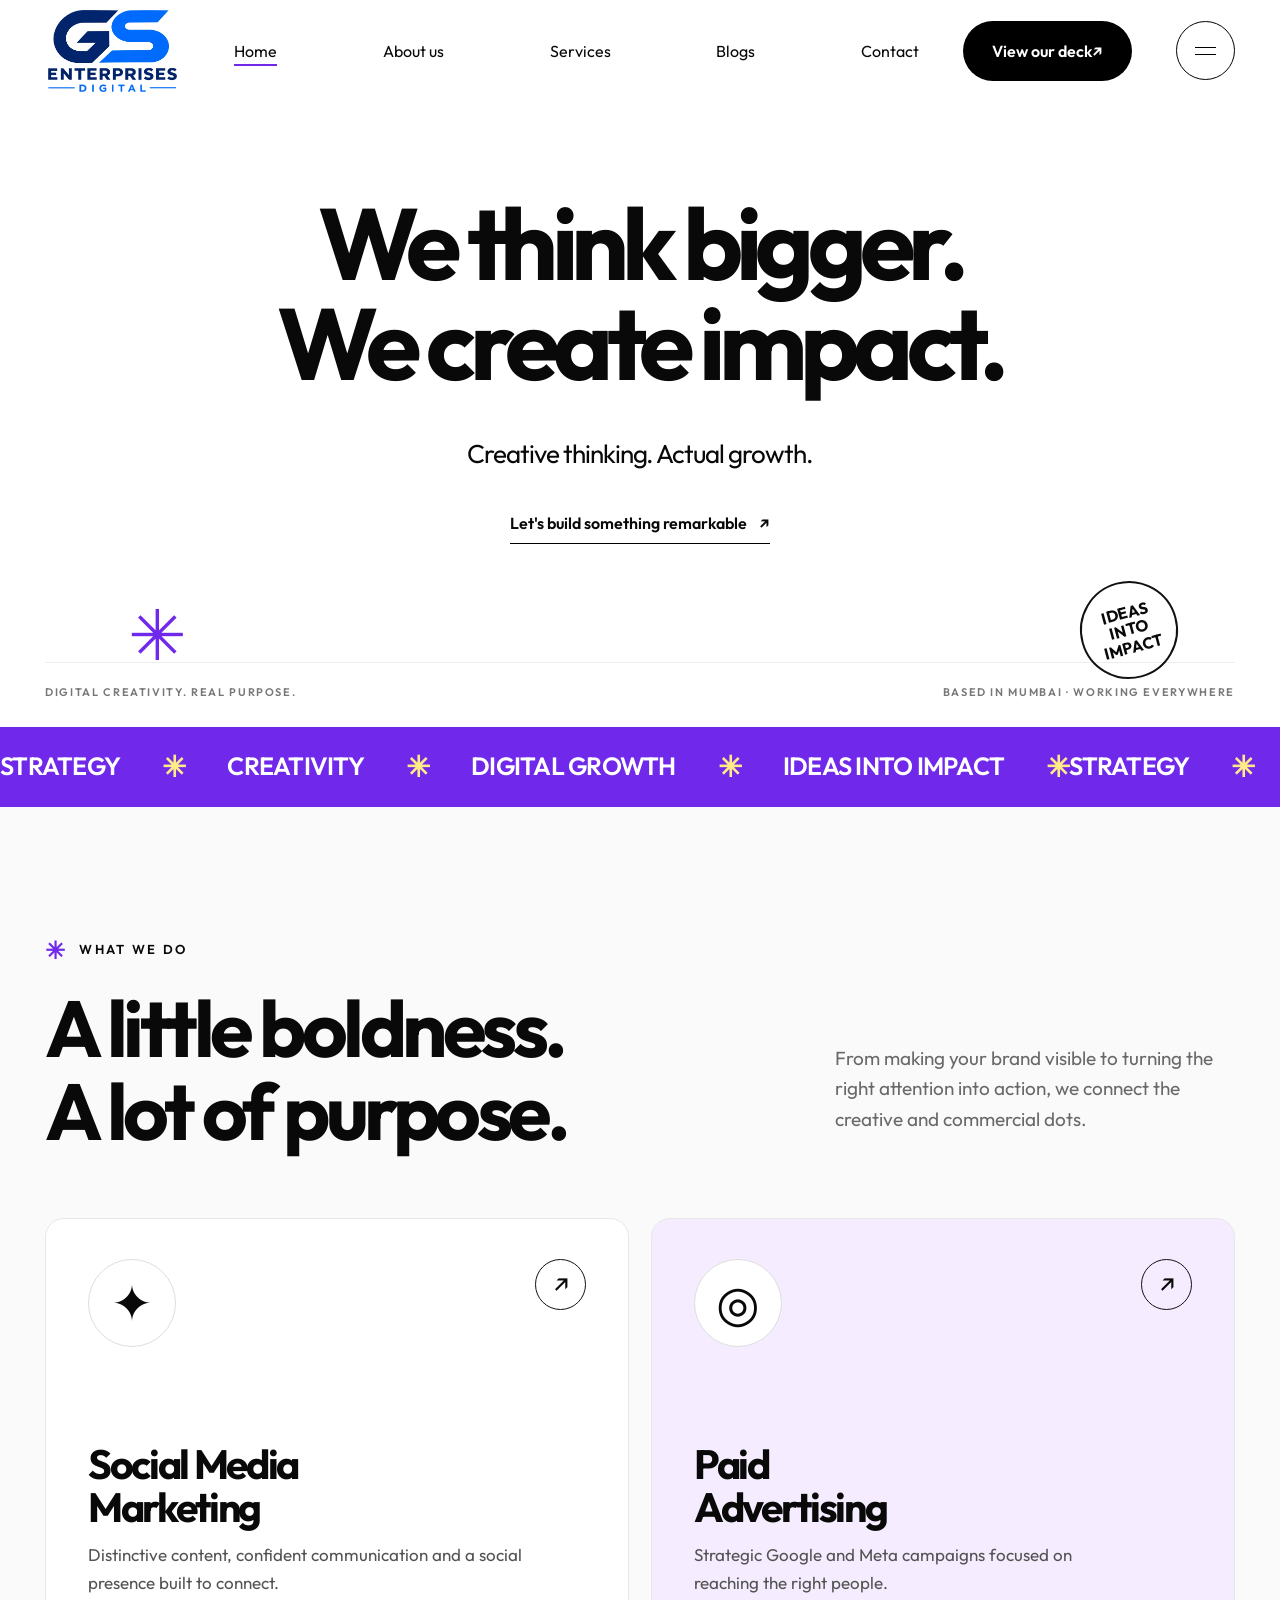
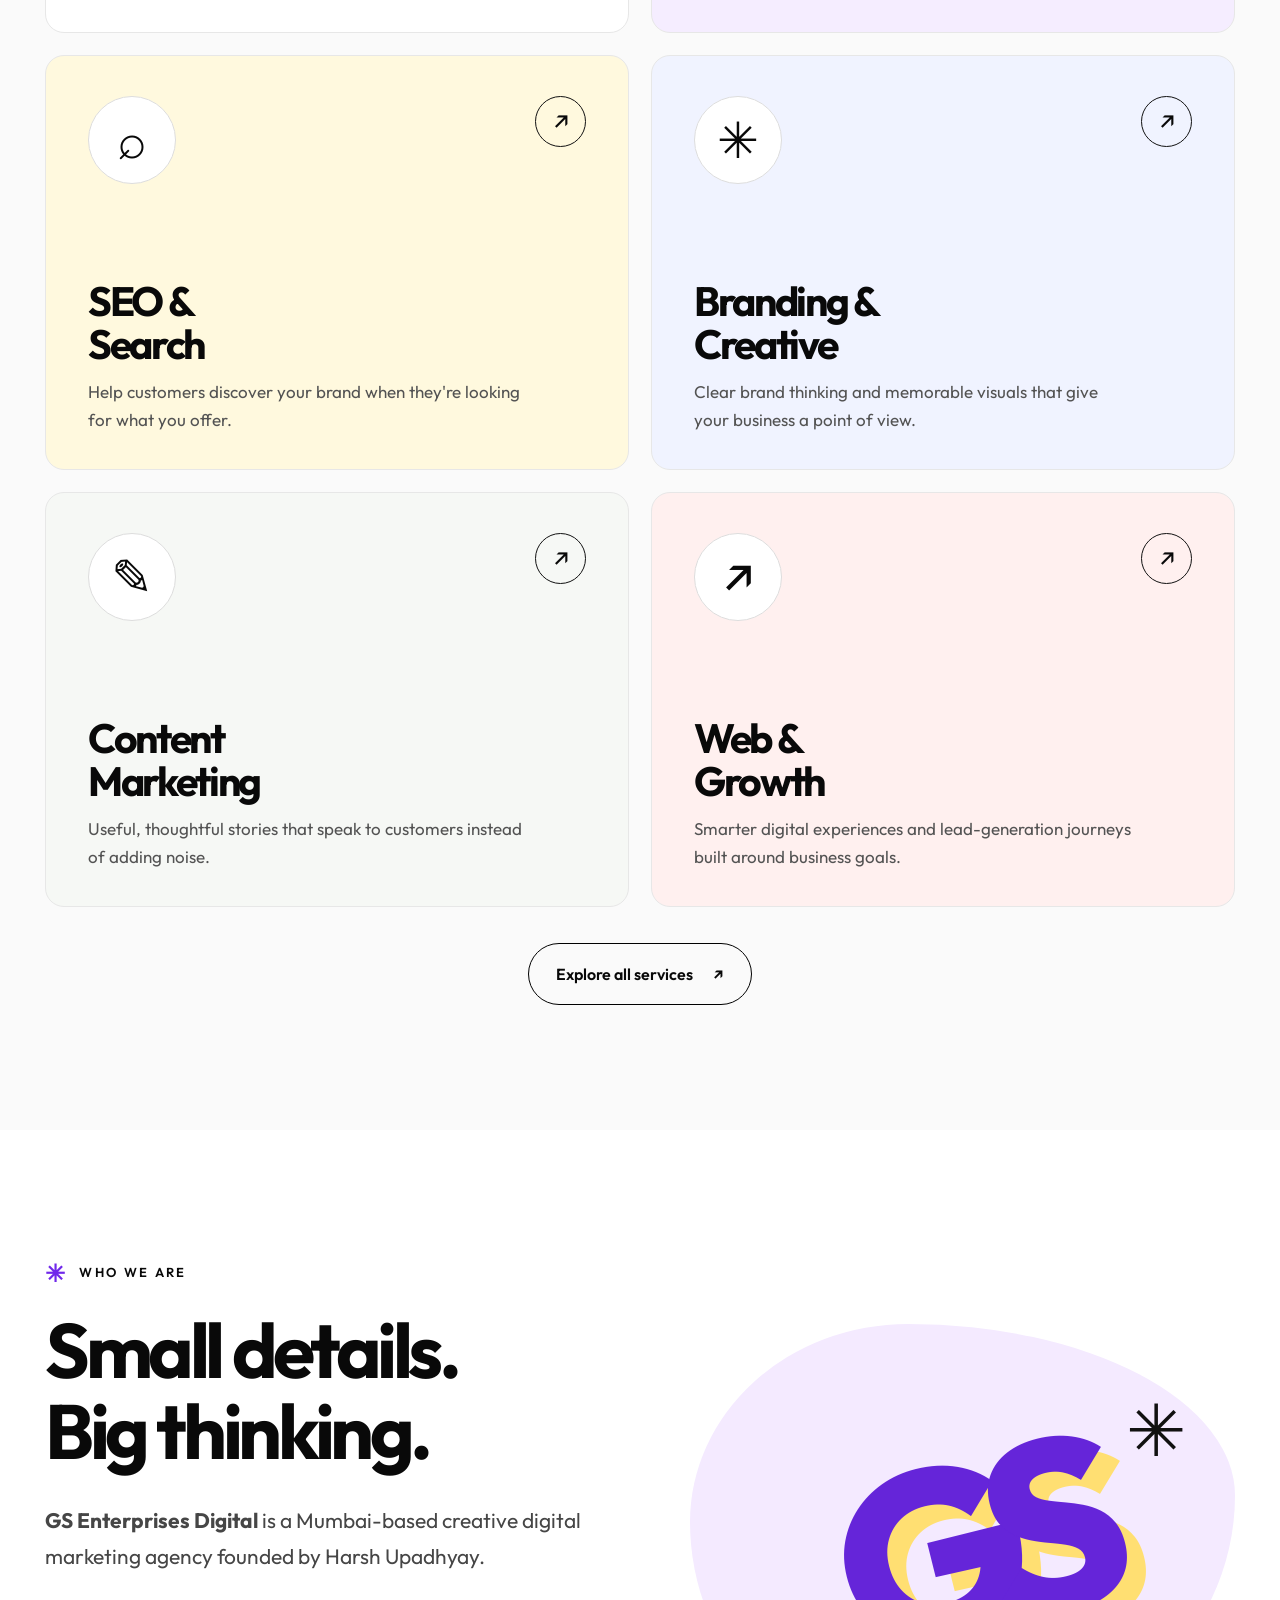
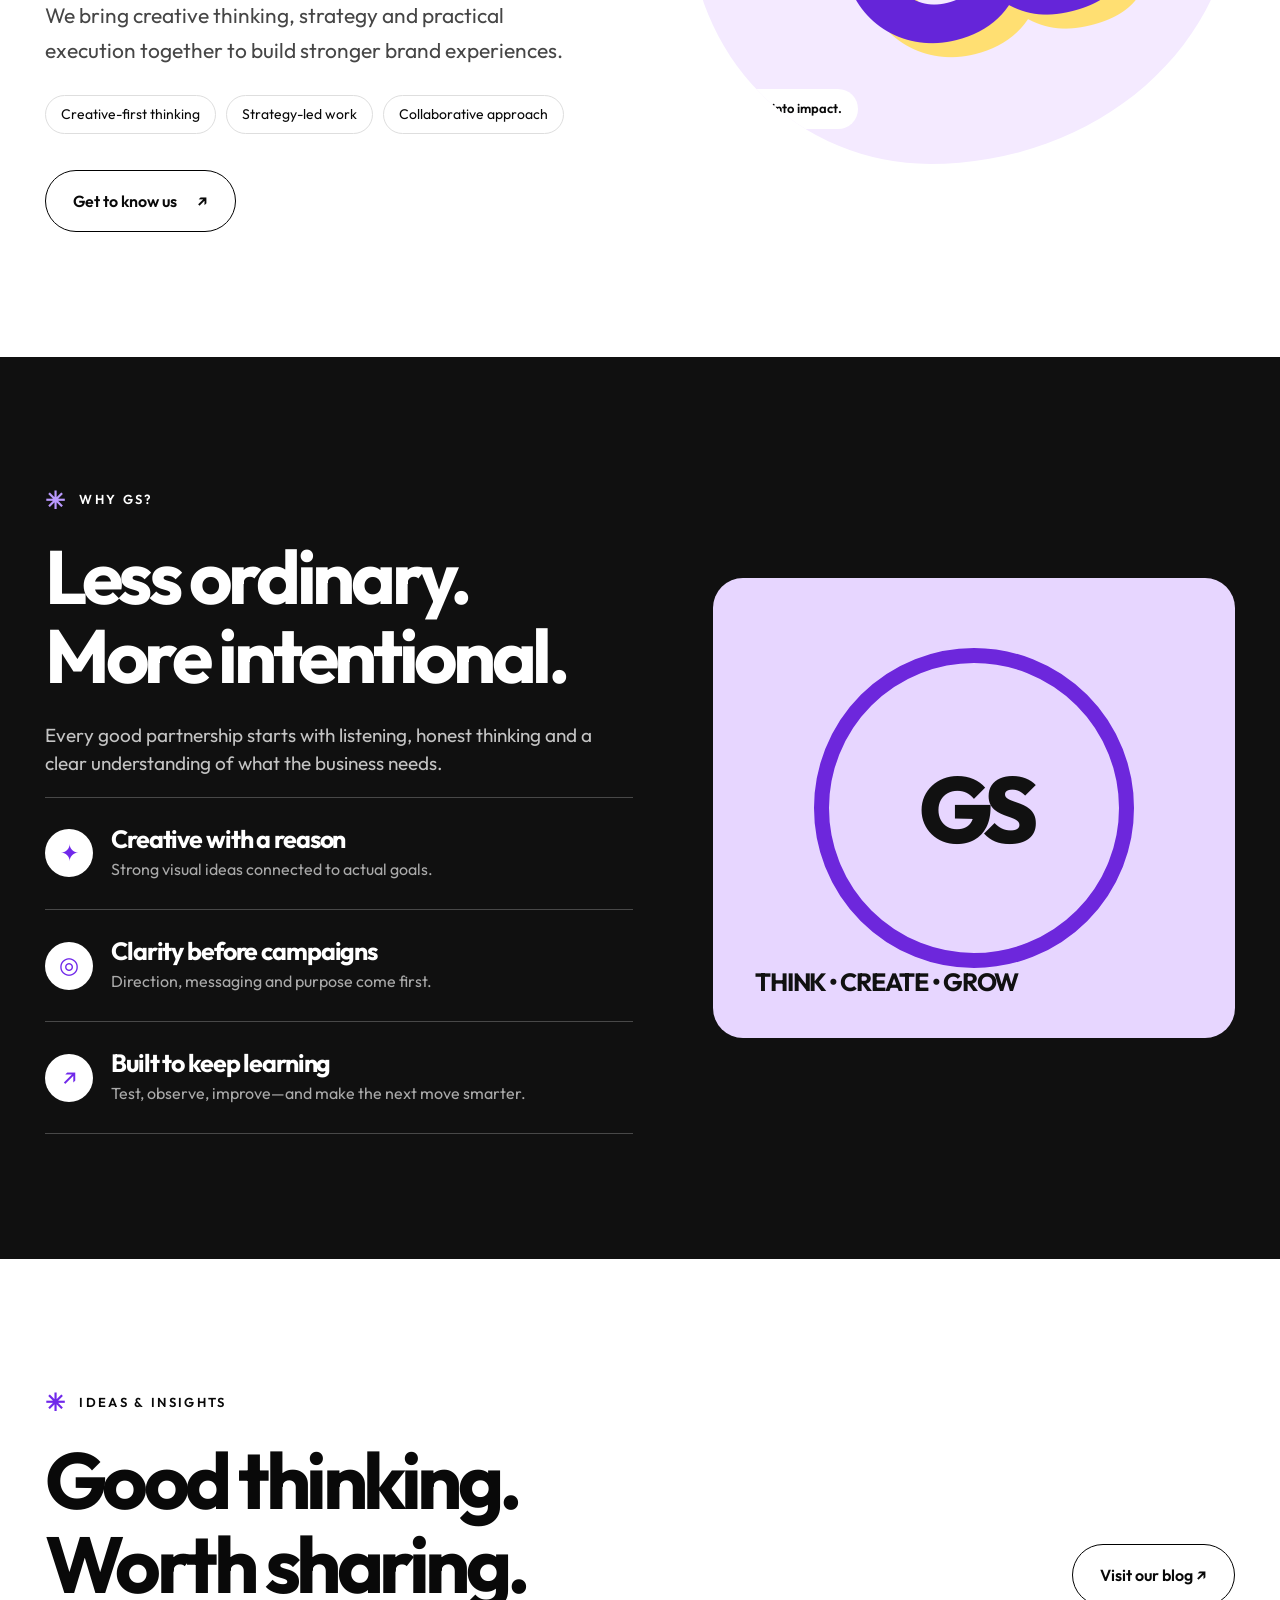
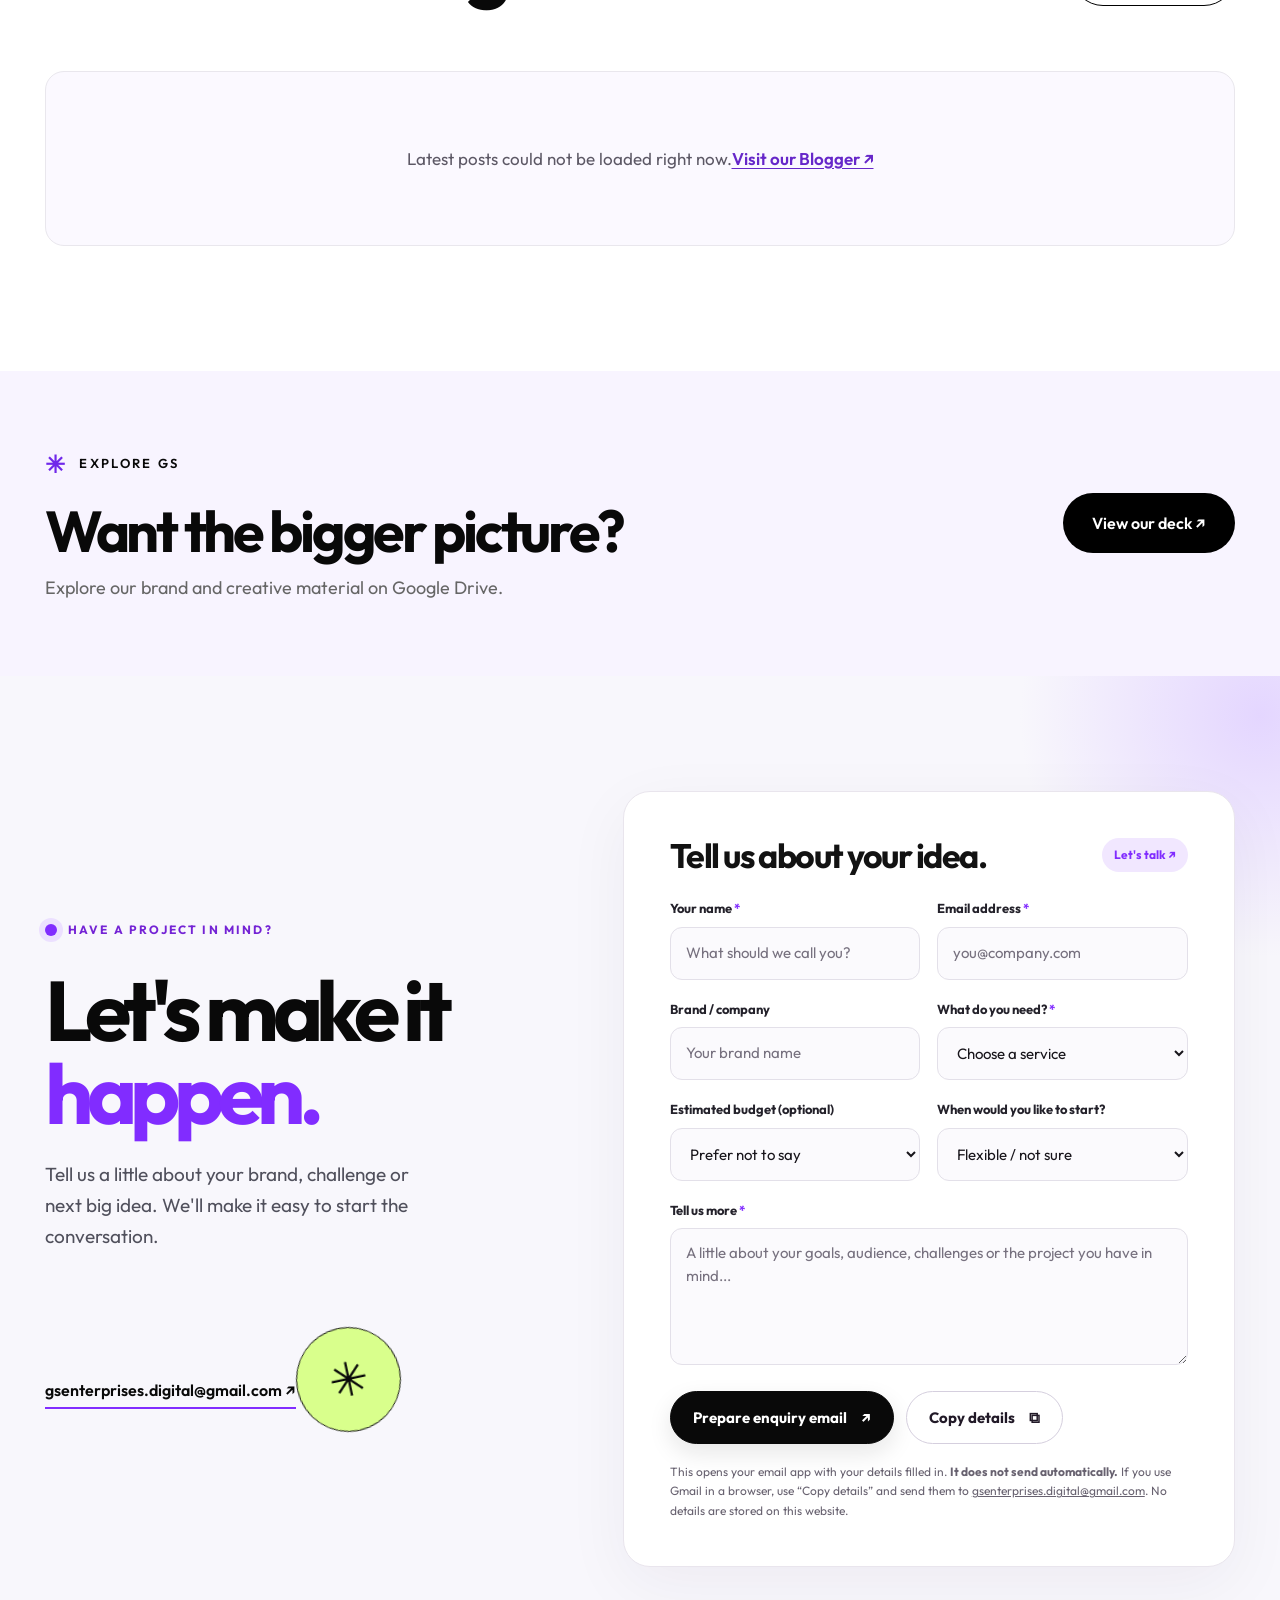
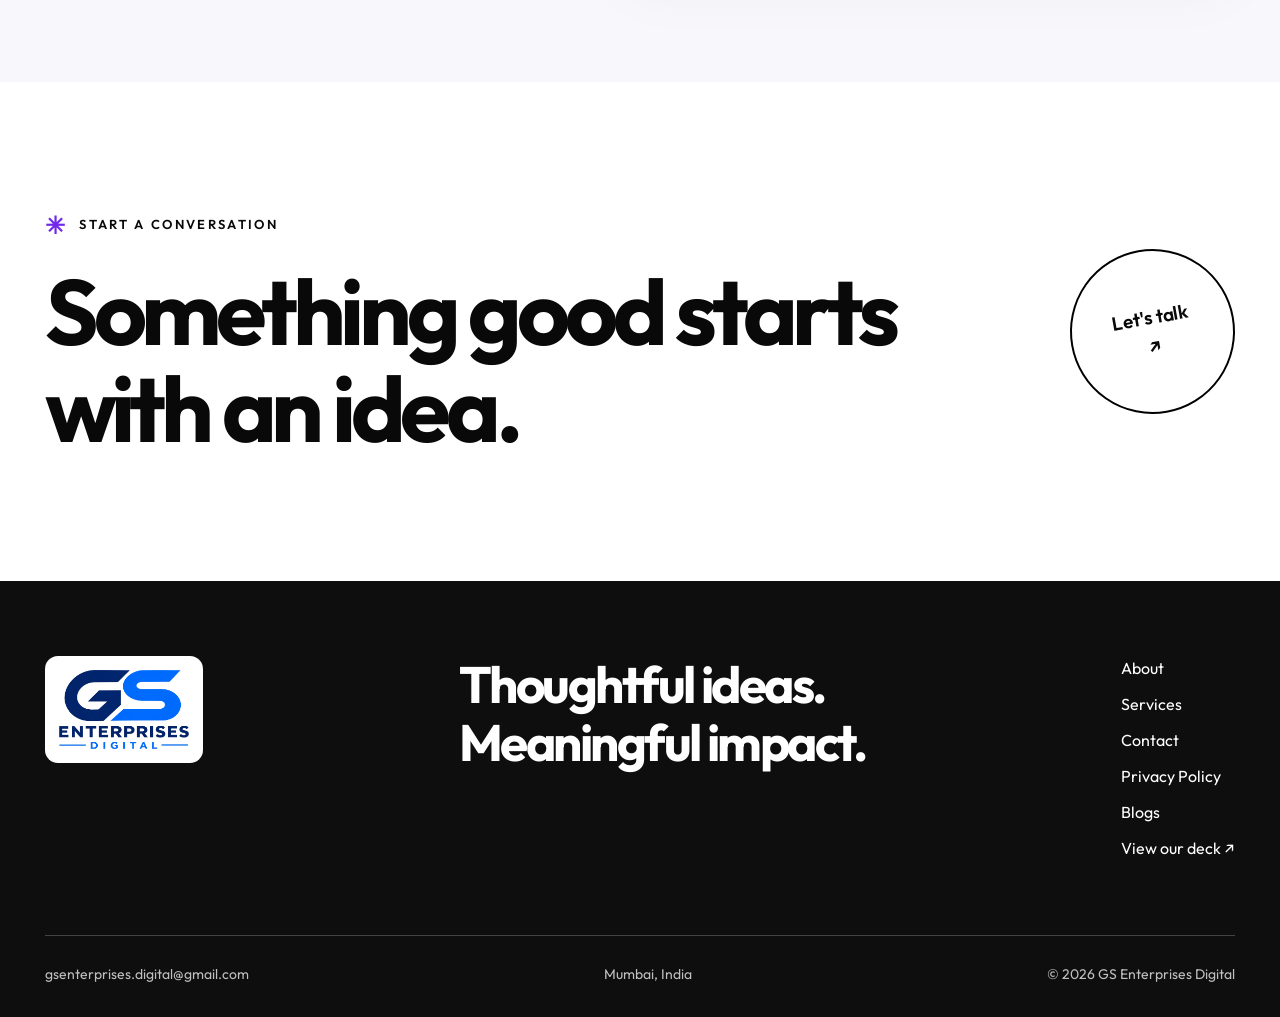
==== commit ac6c7561: "Add files via upload" ====
--- a/index.html
+++ b/index.html
@@ -68,6 +68,16 @@
 @media(max-width:940px){.enquiry-grid{grid-template-columns:1fr;gap:35px}.enquiry-side{position:static}.enquiry{padding:85px 0}.enquiry-sticker{display:none}}
 @media(max-width:580px){.enquiry{padding:72px 0}.enquiry h2{font-size:clamp(49px,11vw,70px)}.enquiry-fields{grid-template-columns:1fr}.enquiry-card{padding:23px;border-radius:19px}.enquiry-card-header{align-items:flex-start;flex-direction:column;gap:10px}.enquiry-submit,.enquiry-copy{width:100%}}
 @media(prefers-reduced-motion:reduce){.enquiry-sticker{animation:none}}
+
+/* Blogger auto-sync: cards populate live without changing index.html */
+.blogger-status{grid-column:1/-1;min-height:175px;display:flex;align-items:center;justify-content:center;padding:34px;border:1px solid #e9e7ed;border-radius:19px;background:#faf9fc;color:#5c5865;font-size:17px;text-align:center;line-height:1.65}
+.blogger-status a{color:#6627c9;text-decoration:underline;text-underline-offset:3px;font-weight:600}
+.blogger-status.is-error{background:#fbf9ff}
+.blog-card .blog-cover.has-image{padding:0;background:#f5f2fa;overflow:hidden}
+.blog-cover img{display:block;width:100%;height:100%;object-fit:cover;transition:transform .6s ease}
+.blog-card:hover .blog-cover img{transform:scale(1.06)}
+.blog-card .blog-date{font-size:13px;color:#62606a;margin-top:12px}
+@media(max-width:830px){.blog-grid.has-feed .blog-card:last-child{display:flex}}
 </style>
 <script>document.documentElement.classList.add('js')</script>
 </head>
@@ -97,11 +107,7 @@
 </div><div class="services-more reveal"><a class="outline-btn" href="services.html">Explore all services <span aria-hidden="true">↗</span></a></div></div></section>
 <section class="section who" id="about"><div class="shell who-grid"><div class="reveal"><div class="eyebrow">Who we are</div><h2>Small details.<br/>Big thinking.</h2><div class="who-copy"><p><strong>GS Enterprises Digital</strong> is a Mumbai-based creative digital marketing agency founded by Harsh Upadhyay.</p><p>We bring creative thinking, strategy and practical execution together to build stronger brand experiences.</p></div><div class="pills"><span>Creative-first thinking</span><span>Strategy-led work</span><span>Collaborative approach</span></div><a class="outline-btn" href="about.html">Get to know us <span aria-hidden="true">↗</span></a></div><div aria-label="Animated GS creative monogram" class="who-illustration reveal"><span aria-hidden="true" class="big-g">GS</span><span aria-hidden="true" class="symbol">✳</span><span class="small-label">Ideas into impact.</span></div></div></section>
 <section class="section why"><div class="shell why-grid"><div class="reveal"><div class="eyebrow">Why GS?</div><h2>Less ordinary.<br/>More intentional.</h2><p class="why-copy">Every good partnership starts with listening, honest thinking and a clear understanding of what the business needs.</p><div class="why-list"><div class="why-item"><span aria-hidden="true" class="point">✦</span><div><h3>Creative with a reason</h3><p>Strong visual ideas connected to actual goals.</p></div></div><div class="why-item"><span aria-hidden="true" class="point">◎</span><div><h3>Clarity before campaigns</h3><p>Direction, messaging and purpose come first.</p></div></div><div class="why-item"><span aria-hidden="true" class="point">↗</span><div><h3>Built to keep learning</h3><p>Test, observe, improve—and make the next move smarter.</p></div></div></div></div><div aria-label="GS creative emblem" class="why-side reveal"><div class="ring"><strong>GS</strong></div><div class="orbit-word">THINK • CREATE • GROW</div></div></div></section>
-<section class="section blogs"><div class="shell"><div class="section-head reveal"><div><div class="eyebrow">Ideas &amp; insights</div><h2 class="section-title">Good thinking.<br/>Worth sharing.</h2></div><a class="outline-btn" href="https://gsenterprisesdigital.blogspot.com/" rel="noopener noreferrer" target="_blank">Visit our blog ↗</a></div><div class="blog-grid">
-<a class="blog-card reveal" href="https://gsenterprisesdigital.blogspot.com/" rel="noopener noreferrer" target="_blank"><div aria-hidden="true" class="blog-cover">Aa</div><div class="blog-body"><span class="blog-category">Brand Strategy</span><h3>Clarity changes how a brand connects.</h3><span class="read">Explore articles ↗</span></div></a>
-<a class="blog-card reveal" href="https://gsenterprisesdigital.blogspot.com/" rel="noopener noreferrer" target="_blank"><div aria-hidden="true" class="blog-cover">#</div><div class="blog-body"><span class="blog-category">Social Media</span><h3>Make the scroll worth stopping for.</h3><span class="read">Explore articles ↗</span></div></a>
-<a class="blog-card reveal" href="https://gsenterprisesdigital.blogspot.com/" rel="noopener noreferrer" target="_blank"><div aria-hidden="true" class="blog-cover">↗</div><div class="blog-body"><span class="blog-category">Digital Growth</span><h3>Better questions lead to better marketing.</h3><span class="read">Explore articles ↗</span></div></a>
-</div></div></section>
+<section class="section blogs" id="latest-insights"><div class="shell"><div class="section-head reveal"><div><div class="eyebrow">Ideas &amp; insights</div><h2 class="section-title">Good thinking.<br/>Worth sharing.</h2></div><a class="outline-btn" href="https://gsenterprisesdigital.blogspot.com/" rel="noopener noreferrer" target="_blank">Visit our blog ↗</a></div><div class="blog-grid" id="bloggerGrid"><div aria-live="polite" class="blogger-status" id="bloggerStatus" role="status">Loading the latest articles from GS Enterprises Digital Blogger…</div></div><noscript><a href="https://gsenterprisesdigital.blogspot.com/" rel="noopener noreferrer" target="_blank">Read the latest articles on GS Enterprises Digital Blogger ↗</a></noscript></div></section>
 <section class="deck-strip"><div class="shell deck-strip-inner reveal"><div><div class="eyebrow">Explore GS</div><h2>Want the bigger picture?</h2><p>Explore our brand and creative material on Google Drive.</p></div><a class="deck" href="https://drive.google.com/drive/folders/18ghTHgUfqfgB1hrkVBEHju1pK_6SHoc3" rel="noopener noreferrer" target="_blank">View our deck ↗</a></div></section>
 <section aria-labelledby="enquiry-title" class="enquiry" id="enquiry"><div class="shell enquiry-grid">
 <div class="enquiry-side reveal"><span class="enquiry-kicker">Have a project in mind?</span><h2 id="enquiry-title">Let's make it <em>happen.</em></h2><p>Tell us a little about your brand, challenge or next big idea. We'll make it easy to start the conversation.</p><a class="enquiry-aside-link" href="mailto:gsenterprises.digital@gmail.com?subject=Project%20Enquiry%20-%20GS%20Enterprises%20Digital">gsenterprises.digital@gmail.com ↗</a><div aria-hidden="true" class="enquiry-sticker">✳</div></div>
@@ -140,4 +146,135 @@
 form.addEventListener('submit',e=>{e.preventDefault();if(!form.reportValidity())return;const {subject,body}=compose();feedback.textContent='Your email app should open now. Please click Send there to complete your enquiry.';window.location.href='mailto:gsenterprises.digital@gmail.com?subject='+encodeURIComponent(subject)+'&body='+encodeURIComponent(body)});
 document.getElementById('copyEnquiry').addEventListener('click',async()=>{if(!form.reportValidity())return;const {subject,body}=compose();const value='To: gsenterprises.digital@gmail.com\nSubject: '+subject+'\n\n'+body;try{if(navigator.clipboard&&window.isSecureContext){await navigator.clipboard.writeText(value)}else{const ta=document.createElement('textarea');ta.value=value;ta.style.position='fixed';ta.style.opacity='0';document.body.appendChild(ta);ta.select();const ok=document.execCommand('copy');ta.remove();if(!ok)throw new Error('copy failed')}feedback.textContent='Copied! Paste into Gmail or your preferred email app and send it to our address.'}catch(e){feedback.textContent='Copy unavailable in this browser. Select and copy your details manually, then email us.'}});
 })();
-</script></body></html>
+</script><script>/* GS Blogger feed integration — loads public posts when page opens. */
+(function () {
+  'use strict';
+  const BLOG_URL = 'https://gsenterprisesdigital.blogspot.com/';
+  const grid = document.getElementById('bloggerGrid');
+  if (!grid) return;
+
+  const safeUrl = (raw) => {
+    try {
+      const url = new URL(raw);
+      return url.protocol === 'https:' || url.protocol === 'http:' ? url.href : null;
+    } catch (_) { return null; }
+  };
+  const status = (message) => {
+    grid.replaceChildren();
+    const panel = document.createElement('div');
+    panel.className = 'blogger-status is-error';
+    const note = document.createElement('span');
+    note.textContent = message + ' ';
+    const link = document.createElement('a');
+    link.href = BLOG_URL;
+    link.target = '_blank';
+    link.rel = 'noopener noreferrer';
+    link.textContent = 'Visit our Blogger ↗';
+    panel.append(note, link);
+    grid.appendChild(panel);
+  };
+  const getLink = (entry) => {
+    const alternate = (entry.link || []).find((link) => link.rel === 'alternate' && link.type === 'text/html');
+    return alternate && safeUrl(alternate.href);
+  };
+  const getImage = (entry) => {
+    const thumb = entry['media$thumbnail'];
+    if (thumb && thumb.url && safeUrl(thumb.url)) return safeUrl(thumb.url);
+    const raw = (entry.content && entry.content.$t) || (entry.summary && entry.summary.$t) || '';
+    if (!raw) return null;
+    const doc = new DOMParser().parseFromString(raw, 'text/html');
+    const img = doc.querySelector('img[src]');
+    return img ? safeUrl(img.getAttribute('src')) : null;
+  };
+  const makeCard = (entry, index) => {
+    const link = getLink(entry);
+    if (!link) return null;
+    const card = document.createElement('a');
+    card.className = 'blog-card';
+    card.href = link;
+    card.target = '_blank';
+    card.rel = 'noopener noreferrer';
+    card.setAttribute('aria-label', 'Read article: ' + (entry.title?.$t || 'Blog post'));
+
+    const cover = document.createElement('div');
+    cover.className = 'blog-cover';
+    const image = getImage(entry);
+    if (image) {
+      cover.classList.add('has-image');
+      const img = document.createElement('img');
+      img.src = image;
+      img.alt = '';
+      img.loading = 'lazy';
+      img.decoding = 'async';
+      img.referrerPolicy = 'no-referrer';
+      img.addEventListener('error', () => {
+        cover.classList.remove('has-image');
+        img.remove();
+        cover.textContent = ['Aa', '#', '↗'][index % 3];
+      }, { once: true });
+      cover.appendChild(img);
+    } else {
+      cover.textContent = ['Aa', '#', '↗'][index % 3];
+    }
+
+    const body = document.createElement('div');
+    body.className = 'blog-body';
+    const label = document.createElement('span');
+    label.className = 'blog-category';
+    label.textContent = entry.category?.[0]?.term || 'Latest Insights';
+    const heading = document.createElement('h3');
+    heading.textContent = entry.title?.$t || 'GS Enterprises Digital Article';
+    const date = document.createElement('time');
+    date.className = 'blog-date';
+    const dateValue = entry.published?.$t;
+    if (dateValue) {
+      const parsed = new Date(dateValue);
+      if (!Number.isNaN(parsed.getTime())) {
+        date.dateTime = parsed.toISOString().slice(0, 10);
+        date.textContent = parsed.toLocaleDateString('en-IN', { day: 'numeric', month: 'long', year: 'numeric' });
+      }
+    }
+    const read = document.createElement('span');
+    read.className = 'read';
+    read.textContent = 'Read article ↗';
+    body.append(label, heading);
+    if (date.textContent) body.appendChild(date);
+    body.appendChild(read);
+    card.append(cover, body);
+    return card;
+  };
+
+  let finished = false;
+  const script = document.createElement('script');
+  const callbackName = 'gsBlogFeed_' + Math.random().toString(36).slice(2);
+  const cleanup = () => {
+    script.remove();
+    try { delete window[callbackName]; } catch (_) { window[callbackName] = undefined; }
+  };
+  const fail = () => {
+    if (finished) return;
+    finished = true;
+    cleanup();
+    status('Latest posts could not be loaded right now.');
+  };
+  const timeout = setTimeout(fail, 12000);
+  window[callbackName] = (result) => {
+    if (finished) return;
+    finished = true;
+    clearTimeout(timeout);
+    const posts = (result && result.feed && result.feed.entry) || [];
+    const cards = posts.map(makeCard).filter(Boolean).slice(0, 3);
+    grid.replaceChildren();
+    if (cards.length) {
+      grid.classList.add('has-feed');
+      grid.append(...cards);
+    } else {
+      status('No published blog posts are available yet.');
+    }
+    cleanup();
+  };
+  script.onerror = () => { clearTimeout(timeout); fail(); };
+  script.async = true;
+  script.src = BLOG_URL + 'feeds/posts/default?alt=json-in-script&max-results=3&callback=' + encodeURIComponent(callbackName) + '&_=' + Date.now();
+  document.head.appendChild(script);
+})();</script></body></html>
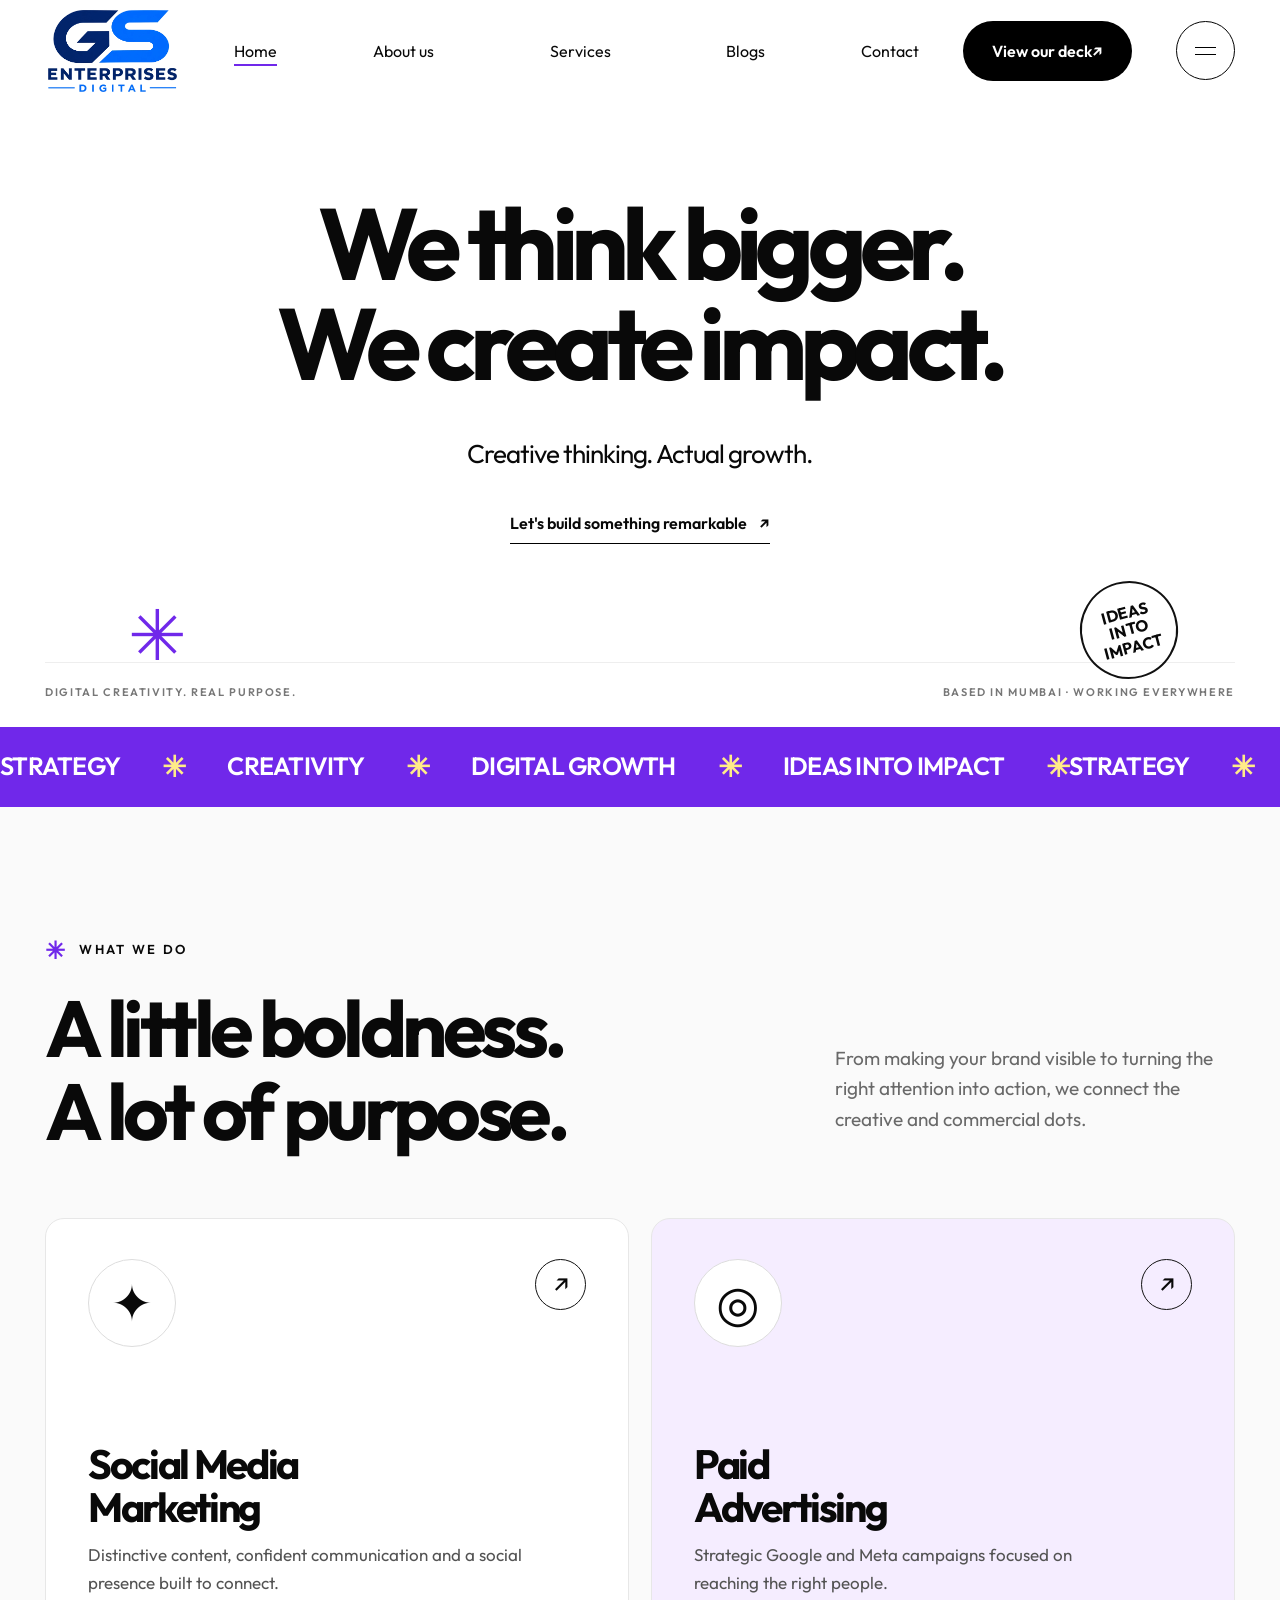
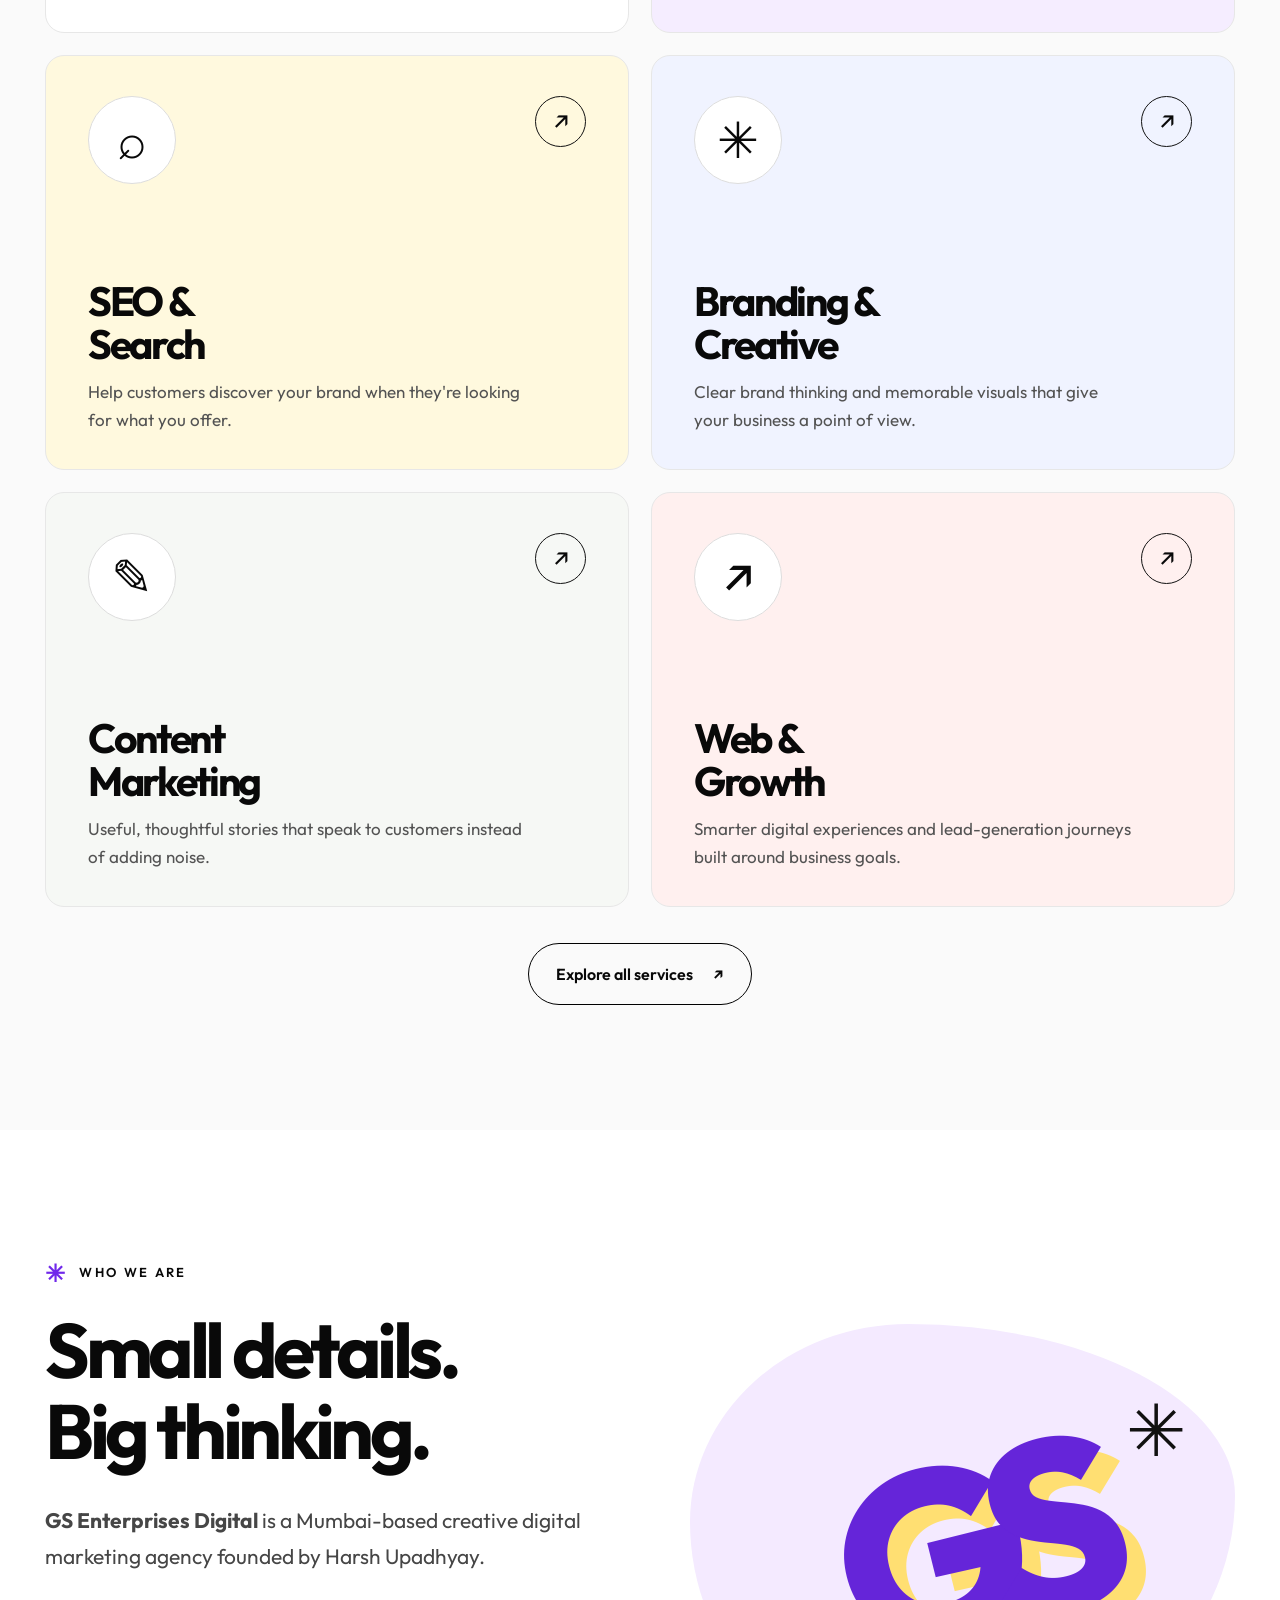
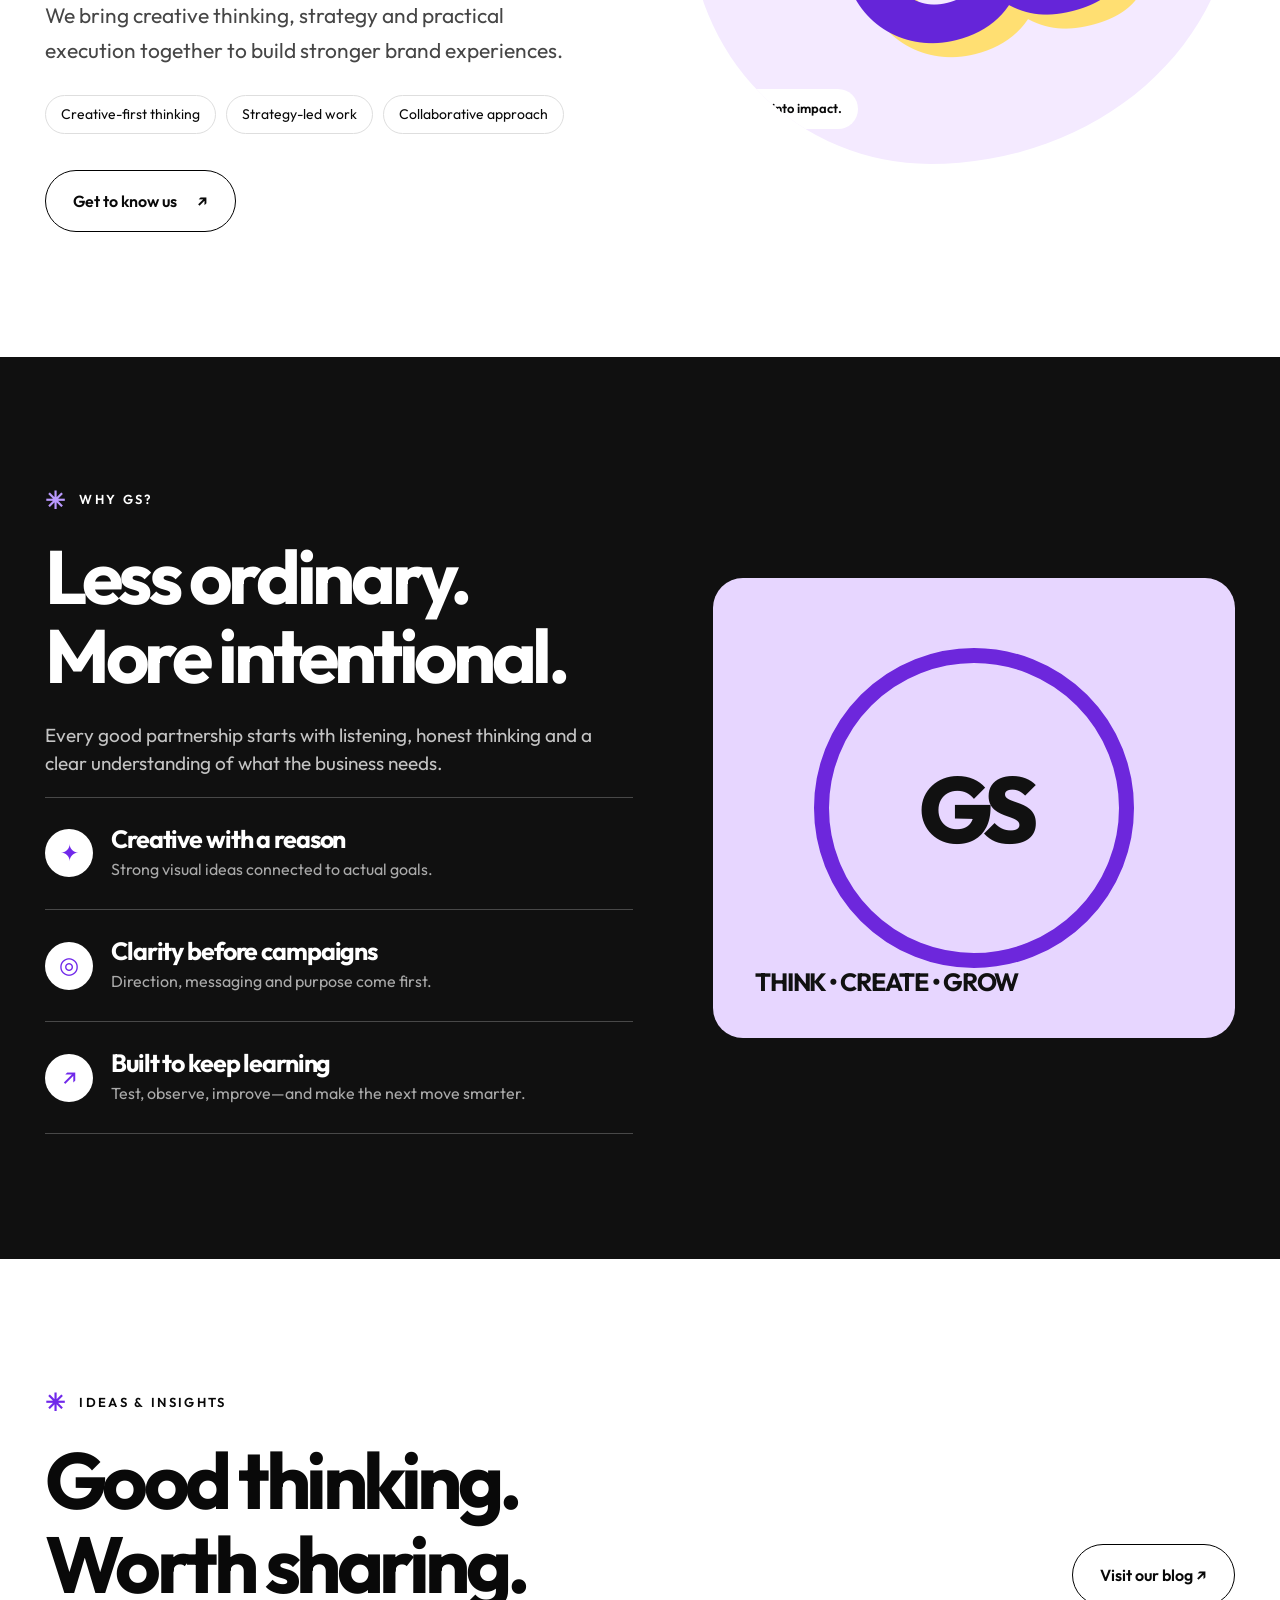
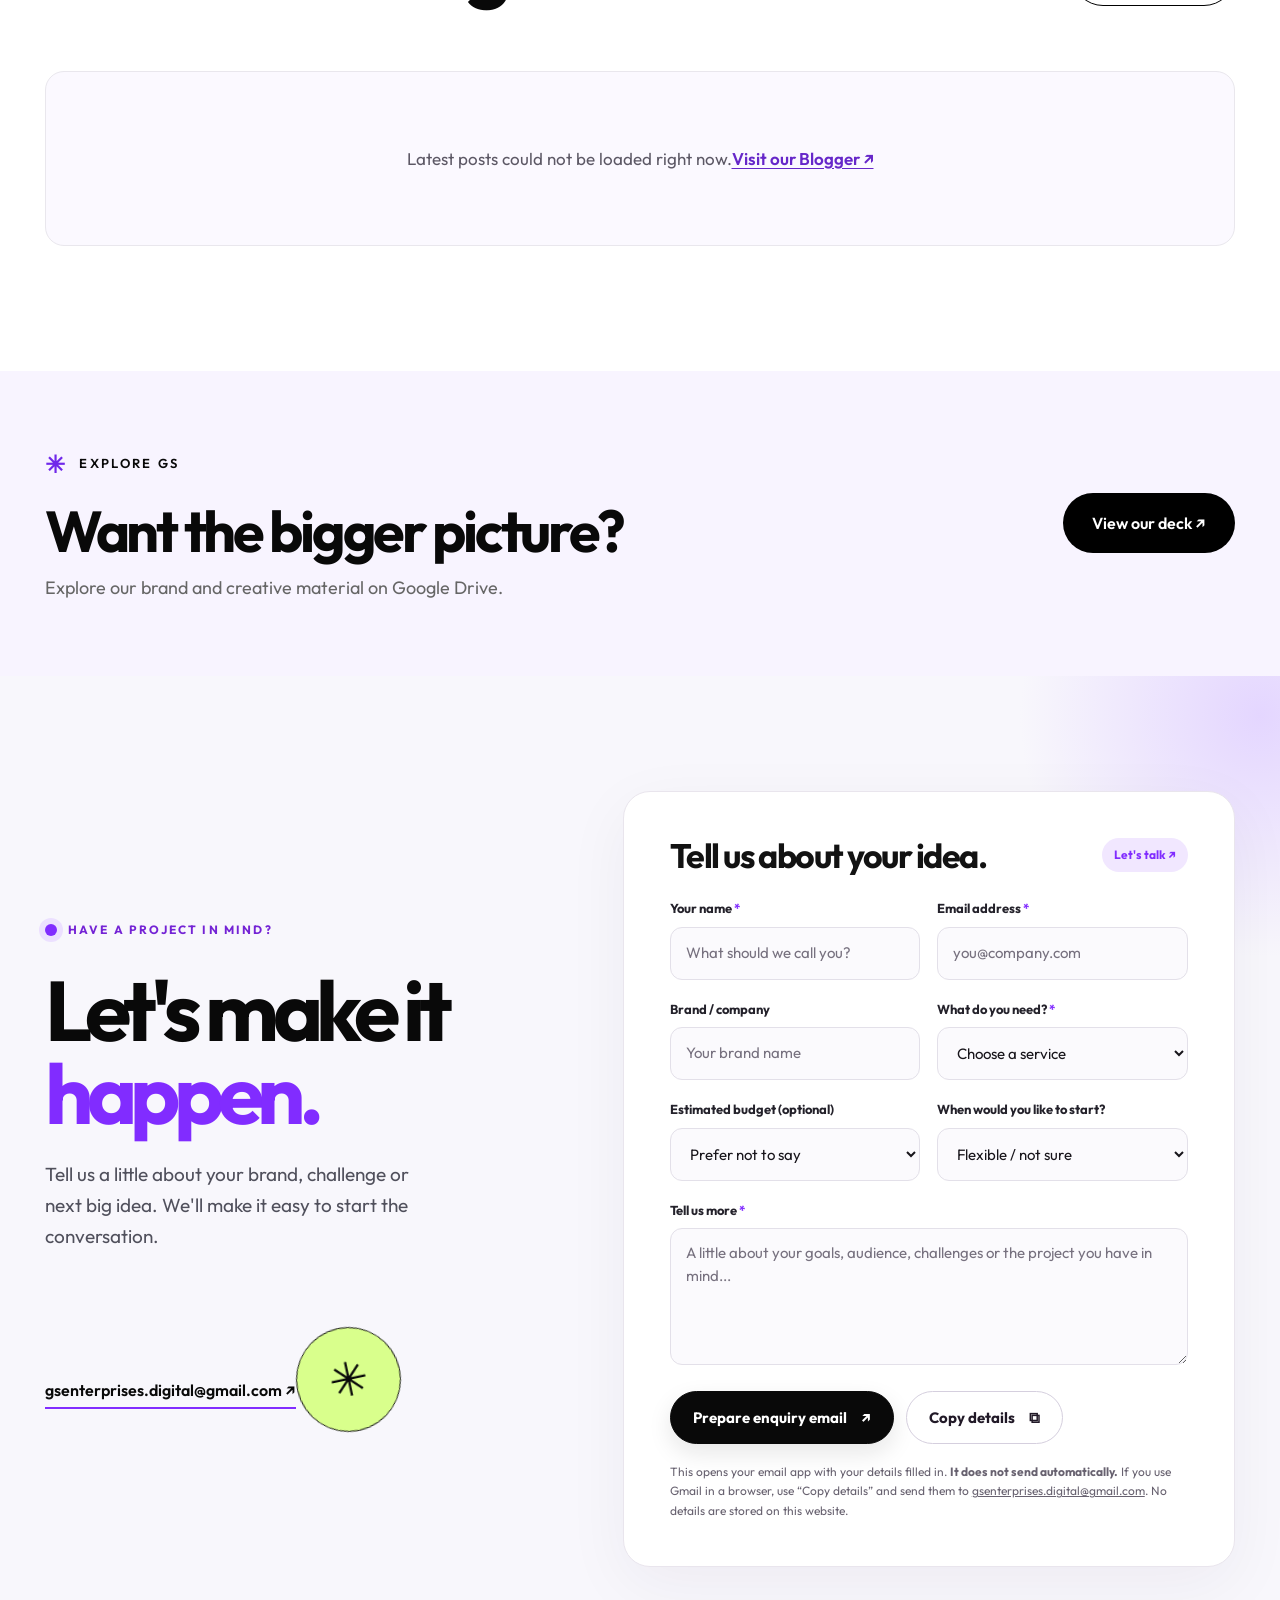
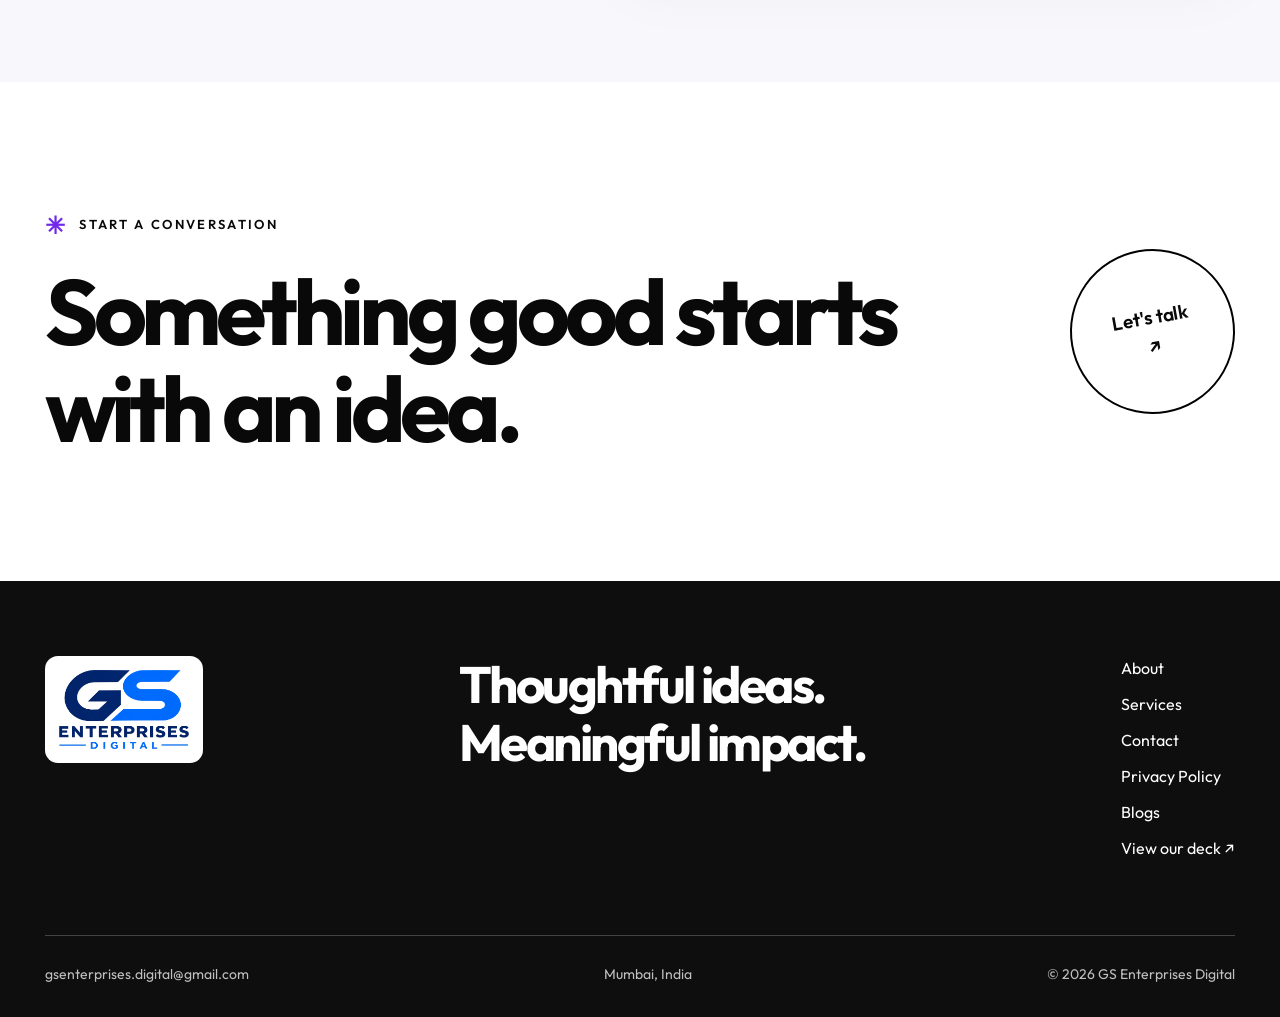
==== commit fa408a1c: "Update index.html" ====
--- a/index.html
+++ b/index.html
@@ -277,4 +277,269 @@
   script.async = true;
   script.src = BLOG_URL + 'feeds/posts/default?alt=json-in-script&max-results=3&callback=' + encodeURIComponent(callbackName) + '&_=' + Date.now();
   document.head.appendChild(script);
-})();</script></body></html>+})();</script><!-- GS Services Mega Menu: homepage-only, built in; no extra file needed -->
+<script>
+/*
+ * GS Enterprises Digital — Services mega menu
+ * Integrated directly into index.html so this page works as a single file.
+ * Uses the original eight SVG illustrations already in services.html.
+ * No libraries required; works with both .header and .site-header layouts.
+ */
+(() => {
+  'use strict';
+
+  const SERVICES = [
+    { name: 'Social Media Marketing', id: 'social-media-marketing', icon: '♡', tint: '#fff0f7' },
+    { name: 'Performance Marketing', id: 'performance-marketing', icon: '↗', tint: '#e9f8ed' },
+    { name: 'Creative Content Production', id: 'creative-content-production', icon: '▶', tint: '#fff4d9' },
+    { name: 'Brand Strategy', id: 'brand-strategy', icon: '✳', tint: '#f1edff' },
+    { name: 'Influencer & Campaign Marketing', id: 'influencer-campaign-marketing', icon: '✦', tint: '#fff1e7' },
+    { name: 'Website Design & Development', id: 'website-design-development', icon: '</>', tint: '#eae7ff' },
+    { name: 'SEO & Organic Growth', id: 'seo-organic-growth', icon: '⌕', tint: '#e8f6ff' },
+    { name: 'UI/UX & Digital Experiences', id: 'ui-ux-digital-experiences', icon: '◈', tint: '#f1ebff' },
+  ];
+
+  const CSS = `
+    .gs-menu-trigger {
+      display:inline-flex!important; align-items:center; justify-content:center;
+      white-space:nowrap; padding:10px 20px!important; border-radius:999px;
+      transition:background .18s ease,color .18s ease!important;
+    }
+    .gs-menu-trigger::after { display:none!important; }
+    .gs-menu-trigger:hover, .gs-menu-trigger[aria-expanded="true"] {
+      background:#0c0b10!important; color:#fff!important;
+    }
+    .gs-menu-panel[hidden] { display:none!important; }
+    .gs-menu-panel {
+      position:absolute; left:50%; top:calc(100% - 1px); z-index:100;
+      width:min(950px,calc(100vw - 36px)); transform:translateX(-50%);
+      background:#fff; border:1px solid #eeeaf2; border-top:1px solid #f7f4fb;
+      border-radius:0 0 15px 15px; padding:14px;
+      box-shadow:0 23px 50px rgba(36,24,57,.15); color:#17121d;
+      font-family:'Outfit','DM Sans',Arial,sans-serif;
+    }
+    .gs-menu-grid { display:grid; grid-template-columns:repeat(4,minmax(0,1fr)); gap:13px 10px; }
+    .gs-menu-card {
+      display:flex; flex-direction:column; text-align:center; align-items:stretch;
+      min-width:0; gap:7px; color:#28232d; text-decoration:none!important;
+      border-radius:13px; padding:0 0 4px;
+      transition:transform .2s ease;
+    }
+    .gs-menu-card:hover { transform:translateY(-3px); }
+    .gs-menu-card:focus-visible { outline:3px solid #7028ea; outline-offset:3px; }
+    .gs-menu-thumb {
+      width:100%; height:120px; display:flex; justify-content:center; align-items:center;
+      overflow:hidden; border:1px solid #e9e6ed; border-radius:11px;
+      background:linear-gradient(160deg,#fff 50%,var(--gs-tone));
+      box-shadow:0 5px 13px rgba(13,12,24,.045);
+      transition:border-color .2s ease,box-shadow .2s ease;
+    }
+    .gs-menu-card:hover .gs-menu-thumb { border-color:#bb9af2; box-shadow:0 8px 20px #7028ea20; }
+    .gs-menu-thumb svg { display:block; width:100%; height:100%; max-height:118px; }
+    .gs-menu-fallback {
+      display:grid; place-items:center; width:75px; height:75px; border-radius:25px;
+      background:var(--gs-tone); color:#5231a7; font-size:40px; font-weight:800;
+    }
+    .gs-menu-caption {
+      display:block; font-size:12px; line-height:1.4; font-weight:500;
+      letter-spacing:0; overflow-wrap:anywhere;
+    }
+    .gs-menu-all { display:none; }
+    @media (max-width:830px) {
+      .gs-menu-panel {
+        left:0; right:0; top:100%; transform:none; width:100%; max-height:65vh;
+        overflow:auto; overscroll-behavior:contain; border-radius:0 0 16px 16px;
+        box-shadow:0 18px 40px #0002; padding:15px 5%;
+      }
+      .gs-menu-grid { grid-template-columns:repeat(2,minmax(0,1fr)); gap:15px; }
+      .gs-menu-thumb { height:100px; }
+      .gs-menu-thumb svg { max-height:100px; }
+      .gs-menu-fallback { width:60px; height:60px; font-size:32px; }
+      .gs-menu-caption { font-size:13px; }
+      .gs-menu-all {
+        display:block; text-align:center; color:#6223c2; font-weight:700;
+        font-size:14px; padding:15px 4px 2px; text-decoration:underline!important;
+      }
+      .mobile-drawer .gs-menu-trigger { justify-content:flex-start; width:100%; }
+    }
+    @media (max-width:410px) {
+      .gs-menu-panel { padding:12px 4%; }
+      .gs-menu-grid { gap:12px 8px; }
+      .gs-menu-thumb { height:86px; }
+      .gs-menu-thumb svg { max-height:86px; }
+      .gs-menu-caption { font-size:12px; }
+    }
+    @media (prefers-reduced-motion:reduce) {
+      .gs-menu-card, .gs-menu-trigger, .gs-menu-thumb { transition:none!important; }
+      .gs-menu-card:hover { transform:none; }
+    }
+  `;
+
+  function start() {
+    const header = document.querySelector('header.header, header.site-header');
+    if (!header || document.getElementById('gsServicesMegaMenu')) return;
+
+    const anchors = Array.from(header.querySelectorAll('nav a[href]'));
+    const triggers = anchors.filter(a => {
+      const href = a.getAttribute('href') || '';
+      return /(?:^|\/)services\.html(?:[?#].*)?$/.test(href) &&
+        a.textContent.trim().toLowerCase() === 'services';
+    });
+    if (!triggers.length) return;
+
+    const style = document.createElement('style');
+    style.id = 'gsServicesMegaMenuStyles';
+    style.textContent = CSS;
+    document.head.appendChild(style);
+
+    const panel = document.createElement('section');
+    panel.id = 'gsServicesMegaMenu';
+    panel.className = 'gs-menu-panel';
+    panel.hidden = true;
+    panel.setAttribute('aria-label', 'Explore our eight services');
+
+    const grid = document.createElement('div');
+    grid.className = 'gs-menu-grid';
+
+    SERVICES.forEach(service => {
+      const card = document.createElement('a');
+      card.href = 'services.html#' + service.id;
+      card.className = 'gs-menu-card';
+      card.setAttribute('aria-label', 'Explore ' + service.name);
+
+      const thumb = document.createElement('span');
+      thumb.className = 'gs-menu-thumb';
+      thumb.style.setProperty('--gs-tone', service.tint);
+      thumb.dataset.serviceId = service.id;
+
+      const fallback = document.createElement('span');
+      fallback.className = 'gs-menu-fallback';
+      fallback.textContent = service.icon;
+      fallback.setAttribute('aria-hidden', 'true');
+      thumb.appendChild(fallback);
+
+      const caption = document.createElement('span');
+      caption.className = 'gs-menu-caption';
+      caption.textContent = service.name;
+
+      card.append(thumb, caption);
+      grid.appendChild(card);
+    });
+    panel.appendChild(grid);
+
+    const all = document.createElement('a');
+    all.className = 'gs-menu-all';
+    all.href = 'services.html#all-services';
+    all.textContent = 'View all services →';
+    panel.appendChild(all);
+    header.appendChild(panel);
+
+    let open = false;
+    let illustrationRequest = null;
+    const desktopHover = () => window.matchMedia('(hover:hover) and (min-width:831px)').matches;
+
+    const setOpen = value => {
+      open = value;
+      panel.hidden = !value;
+      triggers.forEach(a => a.setAttribute('aria-expanded', String(value)));
+      if (value) loadIllustrations();
+    };
+
+    triggers.forEach(a => {
+      a.classList.add('gs-menu-trigger');
+      a.setAttribute('aria-haspopup', 'true');
+      a.setAttribute('aria-controls', panel.id);
+      a.setAttribute('aria-expanded', 'false');
+      a.addEventListener('pointerenter', () => { if (desktopHover()) setOpen(true); });
+      a.addEventListener('click', event => {
+        event.preventDefault();
+        setOpen(!open);
+      });
+      a.addEventListener('keydown', event => {
+        if (event.key === 'ArrowDown' || event.key === ' ') {
+          event.preventDefault();
+          setOpen(true);
+          grid.querySelector('a')?.focus();
+        }
+      });
+    });
+
+    header.querySelectorAll('nav a:not(.gs-menu-trigger)').forEach(link => {
+      link.addEventListener('pointerenter', () => { if (desktopHover() && open) setOpen(false); });
+    });
+    header.addEventListener('pointerleave', () => { if (desktopHover()) setOpen(false); });
+    panel.addEventListener('click', event => {
+      if (event.target.closest('a')) setOpen(false);
+    });
+    document.addEventListener('pointerdown', event => {
+      if (open && !header.contains(event.target)) setOpen(false);
+    });
+    document.addEventListener('focusin', event => {
+      if (open && !header.contains(event.target)) setOpen(false);
+    });
+    document.addEventListener('keydown', event => {
+      if (open && event.key === 'Escape') {
+        setOpen(false);
+        triggers.find(a => a.offsetParent !== null)?.focus();
+      }
+    });
+    header.querySelector('#menu')?.addEventListener('click', () => { if (open) setOpen(false); });
+    window.addEventListener('resize', () => { if (open) setOpen(false); });
+
+    // Give cloned SVGs their own IDs so gradients/filters don't conflict with
+    // originals on the Services page.
+    function isolatedSvg(original, uniqueId) {
+      const svg = original.cloneNode(true);
+      const prefix = 'gsmega-' + uniqueId + '-';
+      for (const element of [svg, ...svg.querySelectorAll('*')]) {
+        const oldId = element.getAttribute('id');
+        if (oldId) element.setAttribute('id', prefix + oldId);
+        for (const attr of Array.from(element.attributes)) {
+          if (attr.name === 'id') continue;
+          let val = attr.value.replace(/url\(#([^\)]+)\)/g, (_, id) => `url(#${prefix}${id})`);
+          if ((attr.name === 'href' || attr.name === 'xlink:href') && val.startsWith('#')) {
+            val = '#' + prefix + val.slice(1);
+          }
+          if (val !== attr.value) element.setAttribute(attr.name, val);
+        }
+      }
+      svg.removeAttribute('role');
+      svg.setAttribute('aria-hidden', 'true');
+      svg.setAttribute('focusable', 'false');
+      if (!svg.getAttribute('viewBox')) svg.setAttribute('viewBox', '0 0 620 390');
+      return svg;
+    }
+
+    function useIllustrations(doc) {
+      for (const service of SERVICES) {
+        const section = doc.getElementById(service.id);
+        const art = section?.querySelector('.cs-artwork svg');
+        const thumb = grid.querySelector(`[data-service-id="${service.id}"]`);
+        if (art && thumb) thumb.replaceChildren(isolatedSvg(art, service.id));
+      }
+    }
+
+    function loadIllustrations() {
+      if (illustrationRequest) return;
+      if (document.querySelector('.cs-service')) {
+        useIllustrations(document);
+        illustrationRequest = Promise.resolve();
+        return;
+      }
+      // Load only when a visitor opens the menu; fallbacks remain visible offline.
+      illustrationRequest = fetch('services.html', { credentials: 'same-origin' })
+        .then(response => {
+          if (!response.ok) throw new Error('Services page unavailable');
+          return response.text();
+        })
+        .then(html => useIllustrations(new DOMParser().parseFromString(html, 'text/html')))
+        .catch(() => { /* Original fallback icons remain usable. */ });
+    }
+  }
+
+  if (document.readyState === 'loading') document.addEventListener('DOMContentLoaded', start);
+  else start();
+})();
+
+</script>
+</body></html>
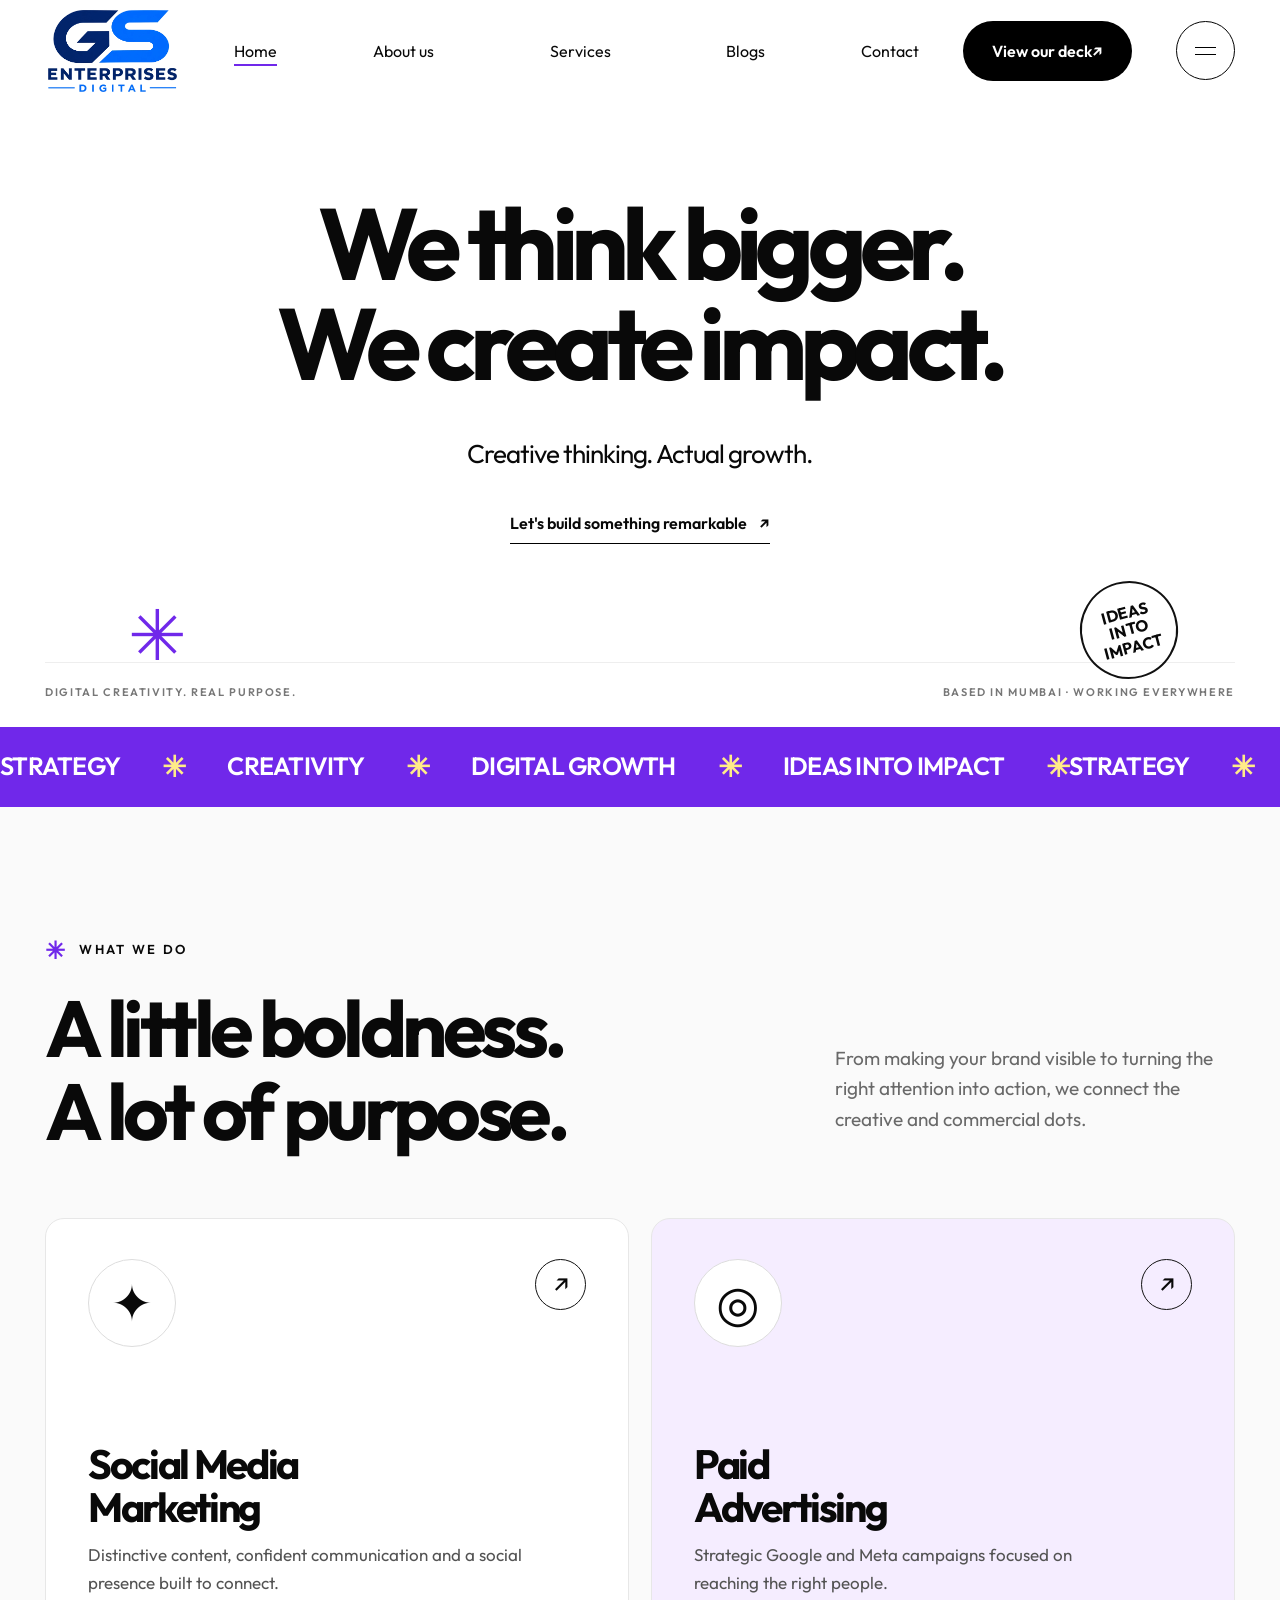
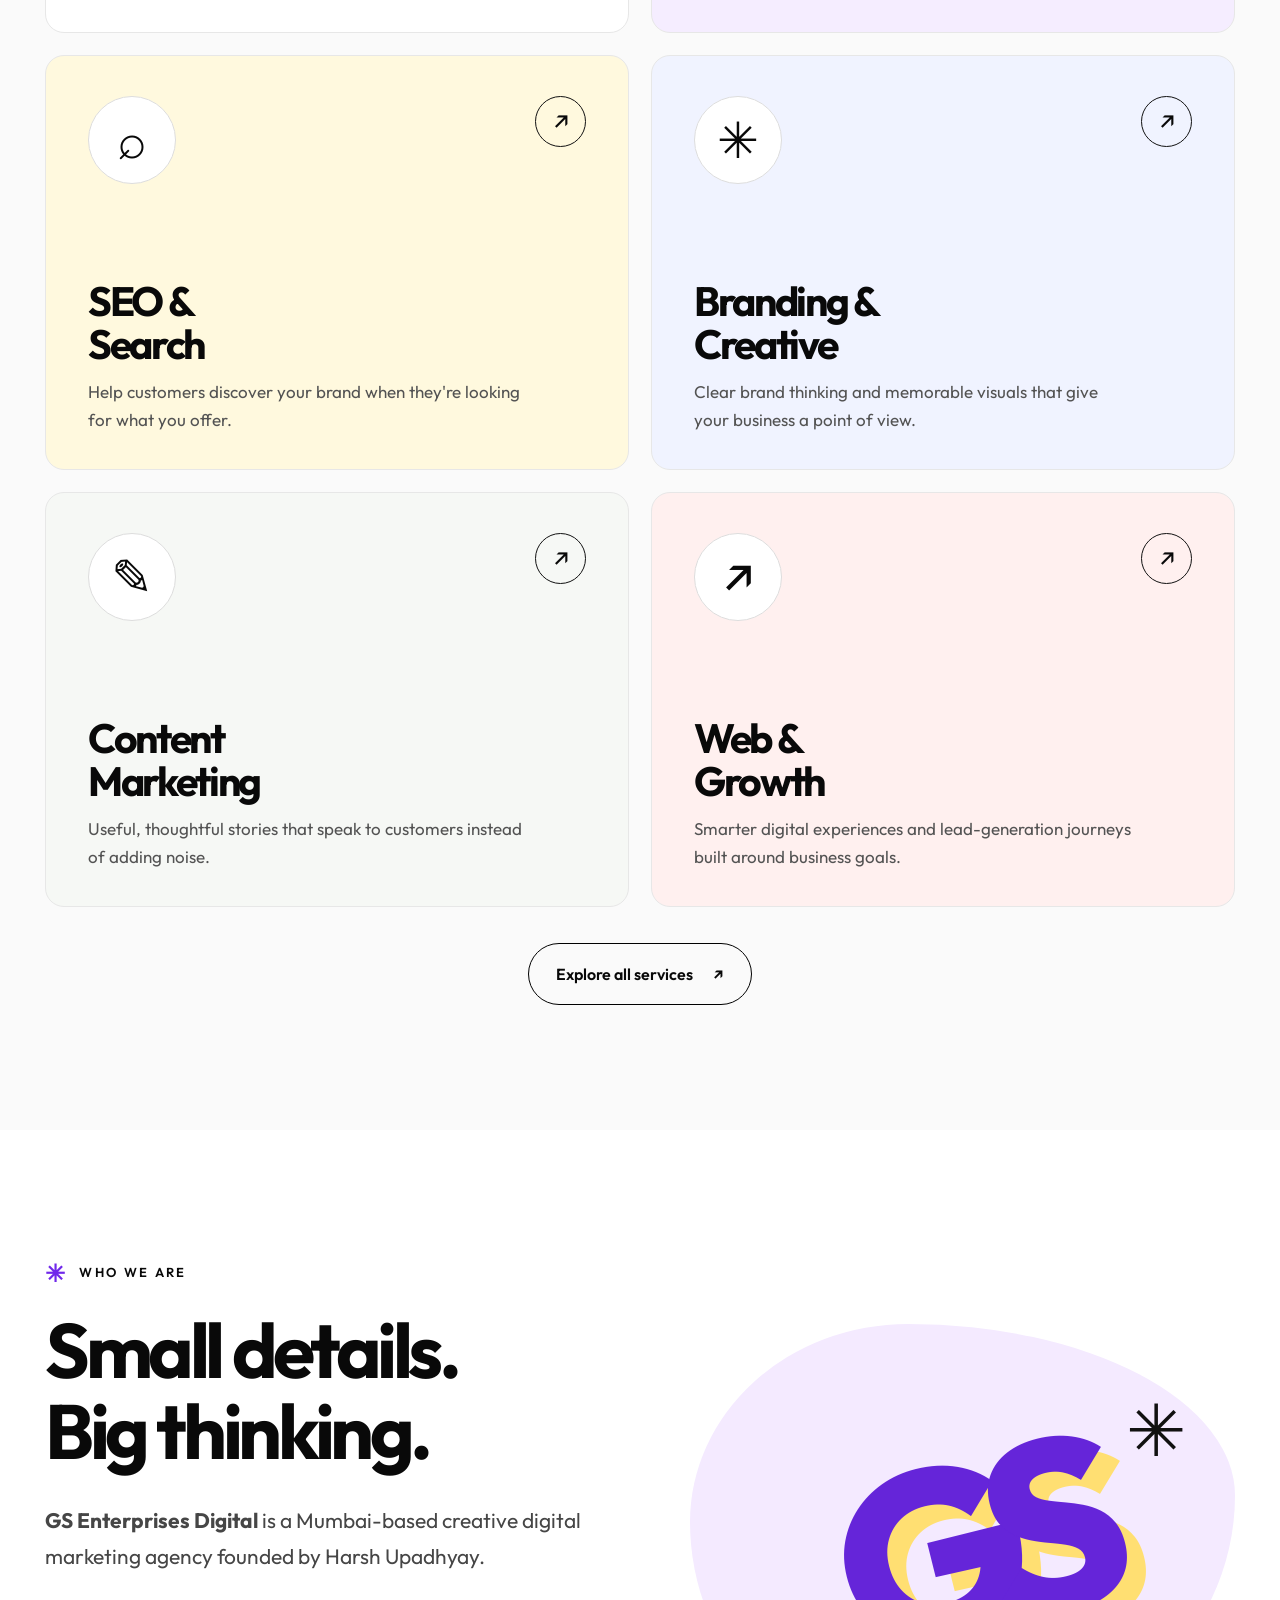
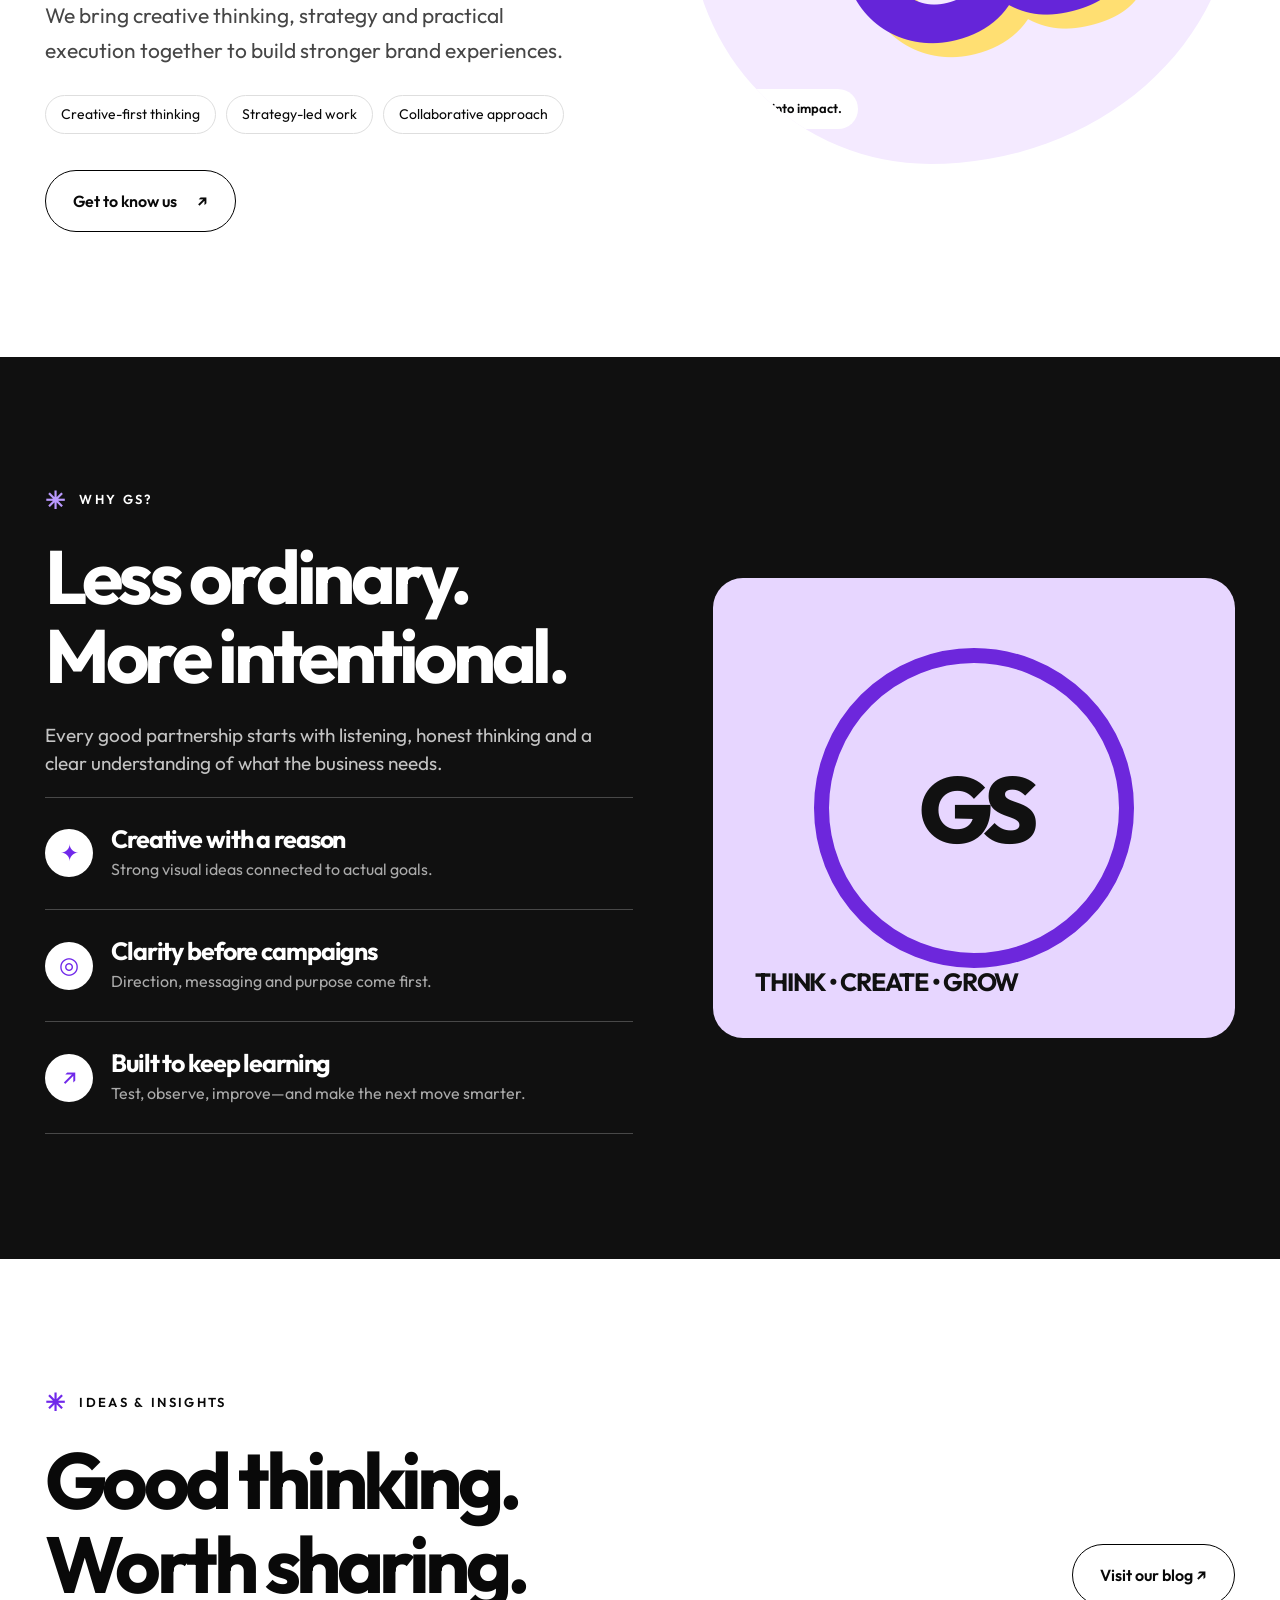
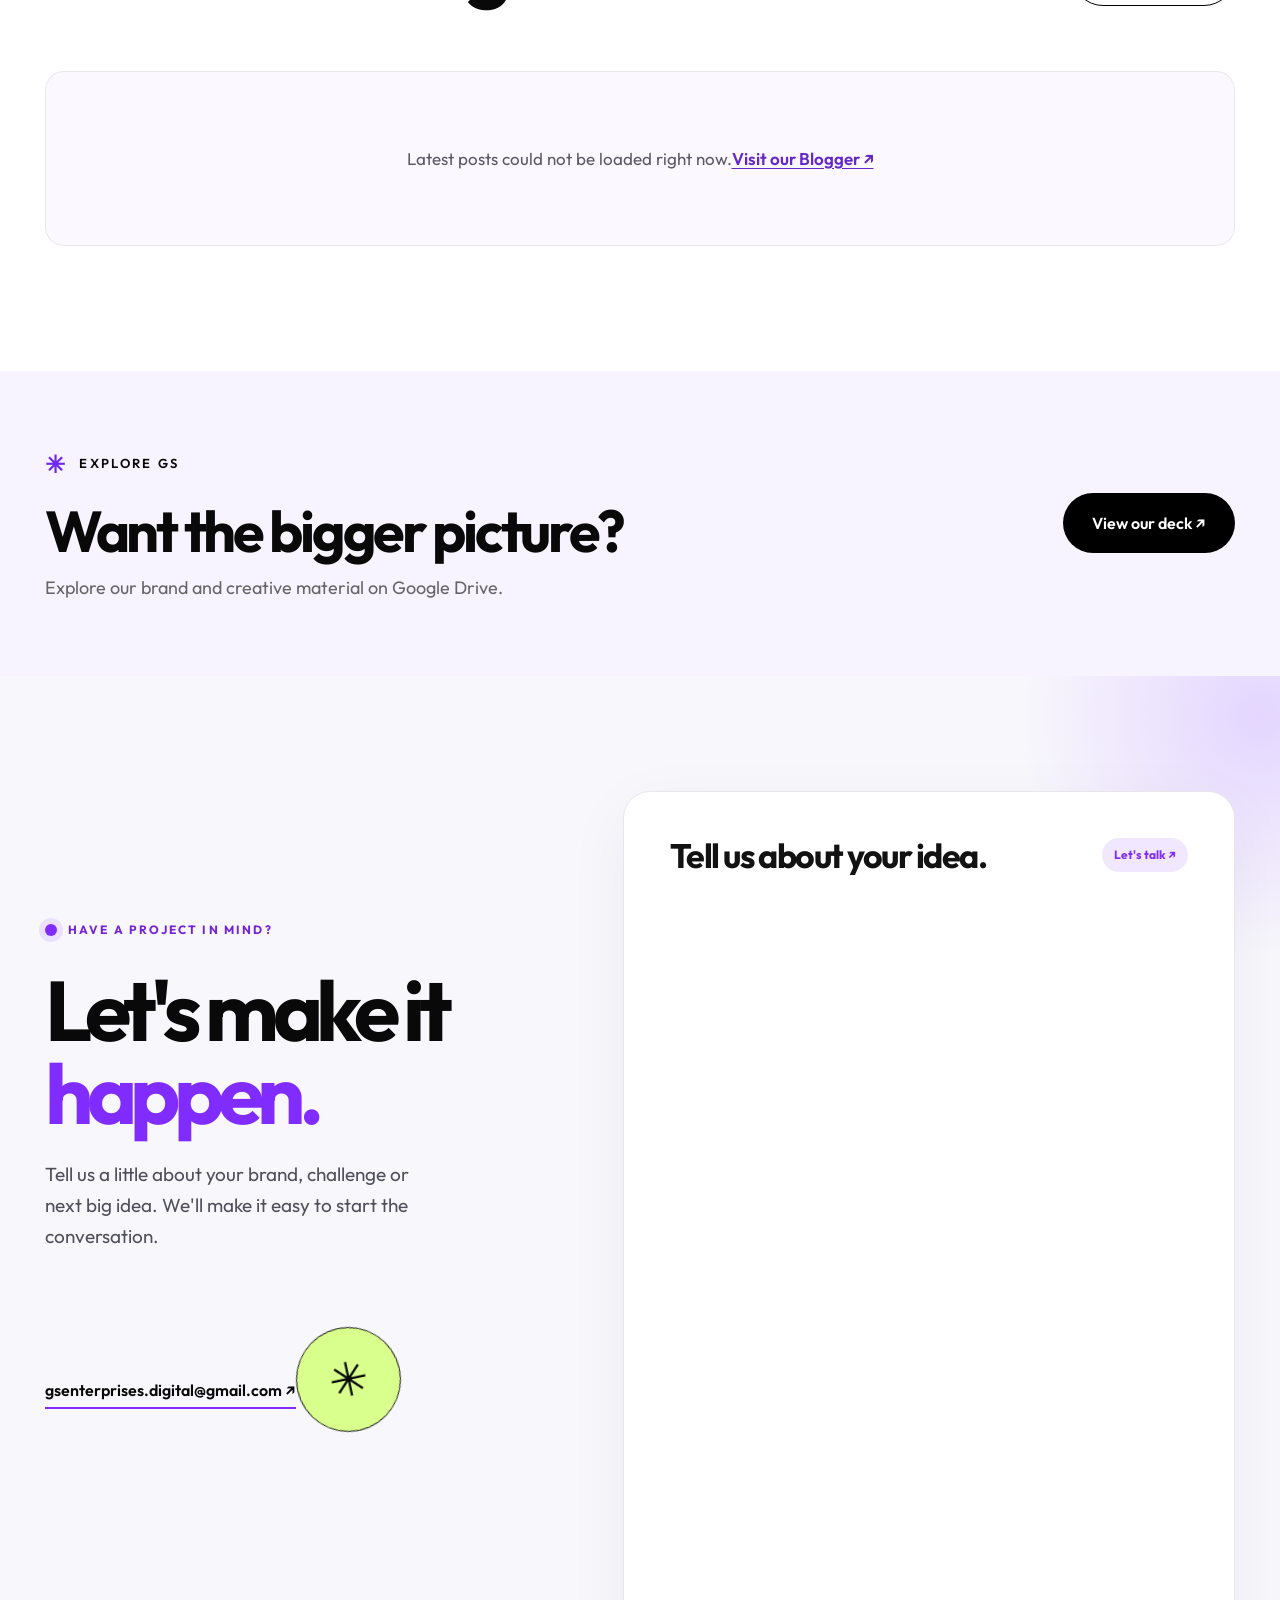
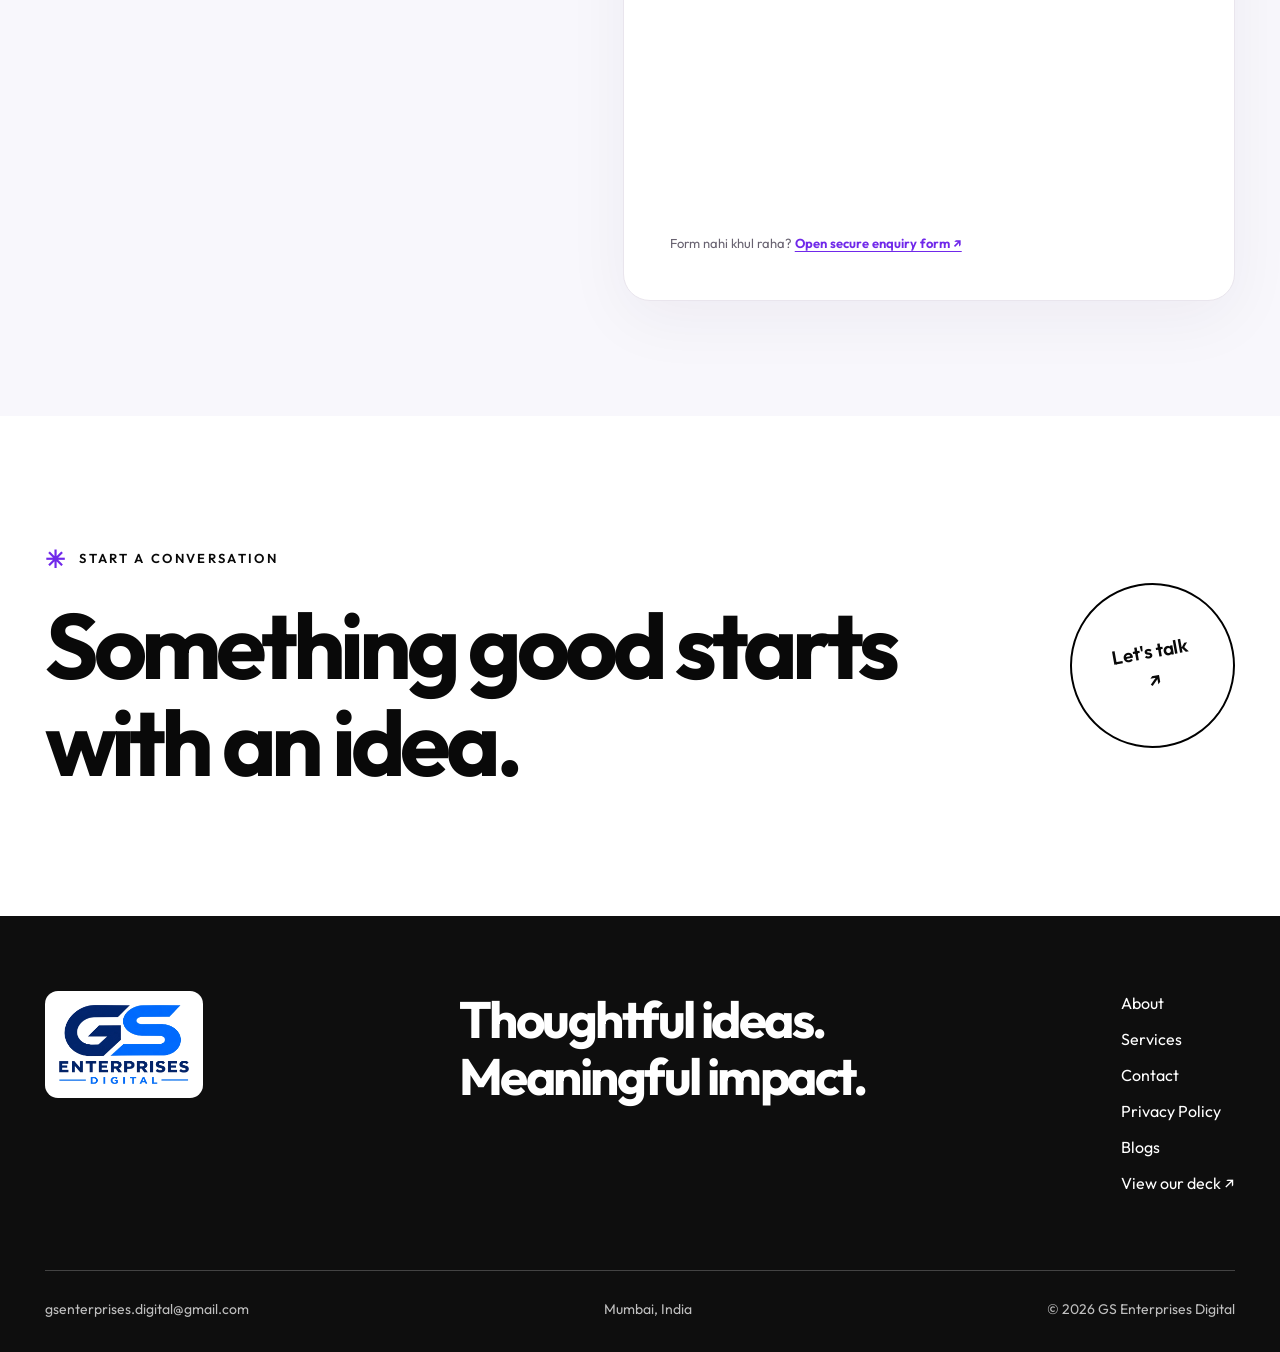
==== commit 71efa91c: "Update index.html" ====
--- a/index.html
+++ b/index.html
@@ -2,10 +2,21 @@
 
 <html lang="en">
 <head>
-<meta charset="utf-8"/><meta content="width=device-width,initial-scale=1" name="viewport"/>
+<meta charset="utf-8"/>
+<!-- Google Analytics 4 - GS Enterprises Digital -->
+<script async src="https://www.googletagmanager.com/gtag/js?id=G-5CF73ZM6JW"></script>
+<script>
+  window.dataLayer = window.dataLayer || [];
+  function gtag(){dataLayer.push(arguments);}
+  gtag('js', new Date());
+
+  gtag('config', 'G-5CF73ZM6JW');
+</script>
+<!-- End Google Analytics 4 -->
+<meta content="width=device-width,initial-scale=1" name="viewport"/>
 <meta content="#ffffff" name="theme-color"/><meta content="light" name="color-scheme"/>
 <title>GS Enterprises Digital | Creative Digital Marketing Agency Mumbai</title>
-<meta content="GS Enterprises Digital is a Mumbai-based creative digital marketing agency. Explore digital services and send your project enquiry through our email-first enquiry form." name="description"/>
+<meta content="GS Enterprises Digital is a Mumbai-based creative digital marketing agency. Explore digital services and send your enquiry using our secure Tally form." name="description"/>
 <link href="https://gsenterprisesdigital-sudo.github.io/TESTING/index.html" rel="canonical"/>
 <meta content="website" property="og:type"/><meta content="GS Enterprises Digital" property="og:site_name"/><meta content="GS Enterprises Digital — Ideas Into Impact" property="og:title"/><meta content="Creative ideas. Sharp strategy. Meaningful digital growth." property="og:description"/><meta content="https://gsenterprisesdigital-sudo.github.io/TESTING/index.html" property="og:url"/>
 <link href="https://fonts.googleapis.com" rel="preconnect"/><link crossorigin="" href="https://fonts.gstatic.com" rel="preconnect"/>
@@ -28,7 +39,7 @@
 @media(max-width:580px){.shell{width:calc(100% - 36px)}.header-inner{height:78px;gap:11px}.brand{width:104px}.brand img{width:100px;height:60px}.header-inner>.deck{font-size:12px;padding:13px 14px;margin-left:auto}.menu{width:45px;height:45px}.hero{padding:75px 0 0}.hero h1{font-size:clamp(43px,10vw,63px);letter-spacing:-.072em;margin-bottom:30px}.hero .tagline{font-size:20px}.hero-bottom{margin-top:125px;font-size:9px;gap:10px}.hero-mark{bottom:75px}.hero-decoration{bottom:82px}.ticker-line{font-size:19px;gap:24px;padding:16px 0}.section{padding:78px 0}.section-title,.who h2,.why h2{font-size:clamp(44px,10.6vw,65px)}.section-head{margin-bottom:35px}.service{min-height:305px;padding:26px;border-radius:15px}.service-icon{width:65px;height:65px;font-size:35px}.service-arrow{width:43px;height:43px}.service h3{font-size:36px;margin:34px 0 10px}.service p{font-size:15px}.who-illustration{min-height:285px}.who-illustration .big-g{font-size:170px}.who-illustration .small-label{font-size:10px}.who-copy{font-size:18px}.why-item h3{font-size:21px}.blog-grid{grid-template-columns:1fr}.blog-card:last-child{display:flex}.deck-strip-inner,.contact-inner{display:block}.deck-strip .deck{margin-top:30px}.contact-banner{padding:90px 0}.contact-banner h2{font-size:clamp(47px,11vw,70px)}.talk-circle{margin-top:36px}.footer-top{display:grid}.footer-slogan{order:0;min-width:0}.footer-base{display:block}.footer-base>*{display:block;margin:0 0 10px}.to-top{right:14px;bottom:14px}}
 @media(prefers-reduced-motion:reduce){*,*::before,*::after{scroll-behavior:auto!important;animation:none!important;transition:none!important}.js .reveal:not(.visible){opacity:1;transform:none}}
 
-/* Original GS project enquiry — modern, accessible and email-first. */
+/* GS project enquiry — Tally powered. */
 .enquiry{position:relative;padding:115px 0;background:#f8f7fc;overflow:hidden}
 .enquiry::before{content:"";position:absolute;width:500px;height:500px;right:-230px;top:-210px;border-radius:50%;background:radial-gradient(circle,#e4d6ff,transparent 68%);pointer-events:none}
 .enquiry-grid{position:relative;display:grid;grid-template-columns:.9fr 1.1fr;gap:clamp(32px,6vw,92px);align-items:start}
@@ -78,6 +89,12 @@
 .blog-card:hover .blog-cover img{transform:scale(1.06)}
 .blog-card .blog-date{font-size:13px;color:#62606a;margin-top:12px}
 @media(max-width:830px){.blog-grid.has-feed .blog-card:last-child{display:flex}}
+
+/* Homepage form: Tally handles validation and saves real submissions. */
+.gs-tally-form-wrap{width:100%;min-width:0}
+.gs-tally-embed{display:block;width:100%;border:0;background:transparent;min-height:500px}
+.gs-tally-help{margin:14px 0 0;font-size:13px;line-height:1.6;color:#686270}
+.gs-tally-help a{color:#7028ea;text-decoration:underline;text-underline-offset:3px;font-weight:650}
 </style>
 <script>document.documentElement.classList.add('js')</script>
 </head>
@@ -112,23 +129,27 @@
 <section aria-labelledby="enquiry-title" class="enquiry" id="enquiry"><div class="shell enquiry-grid">
 <div class="enquiry-side reveal"><span class="enquiry-kicker">Have a project in mind?</span><h2 id="enquiry-title">Let's make it <em>happen.</em></h2><p>Tell us a little about your brand, challenge or next big idea. We'll make it easy to start the conversation.</p><a class="enquiry-aside-link" href="mailto:gsenterprises.digital@gmail.com?subject=Project%20Enquiry%20-%20GS%20Enterprises%20Digital">gsenterprises.digital@gmail.com ↗</a><div aria-hidden="true" class="enquiry-sticker">✳</div></div>
 <div class="enquiry-card reveal"><div class="enquiry-card-header"><h3>Tell us about your idea.</h3><span>Let's talk ↗</span></div>
-<form autocomplete="on" id="projectEnquiry">
-<div class="enquiry-fields">
-<div class="enquiry-field"><label for="eq-name">Your name <span>*</span></label><input autocomplete="name" id="eq-name" maxlength="100" name="name" placeholder="What should we call you?" required="" type="text"/></div>
-<div class="enquiry-field"><label for="eq-email">Email address <span>*</span></label><input autocomplete="email" id="eq-email" maxlength="160" name="email" placeholder="you@company.com" required="" type="email"/></div>
-<div class="enquiry-field"><label for="eq-brand">Brand / company</label><input autocomplete="organization" id="eq-brand" maxlength="120" name="brand" placeholder="Your brand name" type="text"/></div>
-<div class="enquiry-field"><label for="eq-service">What do you need? <span>*</span></label><select id="eq-service" name="service" required=""><option disabled="" selected="" value="">Choose a service</option><option>Social Media Marketing</option><option>Google Ads</option><option>Meta Ads</option><option>SEO &amp; Organic Growth</option><option>Branding &amp; Creative</option><option>Content Marketing</option><option>Website Optimization</option><option>Lead Generation</option><option>Multiple Services / Not Sure</option></select></div>
-<div class="enquiry-field"><label for="eq-budget">Estimated budget (optional)</label><select id="eq-budget" name="budget"><option value="">Prefer not to say</option><option>Under ₹15,000</option><option>₹15,000 – ₹35,000</option><option>₹35,000 – ₹75,000</option><option>₹75,000+</option><option>Let's discuss</option></select></div>
-<div class="enquiry-field"><label for="eq-timeline">When would you like to start?</label><select id="eq-timeline" name="timeline"><option value="">Flexible / not sure</option><option>As soon as possible</option><option>Within 2–4 weeks</option><option>Within 1–3 months</option><option>Just exploring</option></select></div>
-<div class="enquiry-field full"><label for="eq-message">Tell us more <span>*</span></label><textarea id="eq-message" maxlength="3000" name="message" placeholder="A little about your goals, audience, challenges or the project you have in mind..." required=""></textarea></div>
+<!-- GS Enterprises Digital: Tally form shared by Home and Contact pages. -->
+<div class="gs-tally-form-wrap">
+  <iframe
+    id="gs-home-tally"
+    class="gs-tally-embed"
+    data-tally-src="https://tally.so/embed/je6gPQ?alignLeft=1&amp;hideTitle=1&amp;transparentBackground=1&amp;dynamicHeight=1"
+    src="https://tally.so/embed/je6gPQ?alignLeft=1&amp;hideTitle=1&amp;transparentBackground=1&amp;dynamicHeight=1"
+    width="100%"
+    height="920"
+    loading="lazy"
+    title="GS Enterprises Digital — Contact Enquiry"
+    referrerpolicy="strict-origin-when-cross-origin"
+    frameborder="0"
+    marginheight="0"
+    marginwidth="0"></iframe>
 </div>
-<div class="enquiry-actions"><button class="enquiry-submit" type="submit">Prepare enquiry email <span aria-hidden="true">↗</span></button><button class="enquiry-copy" id="copyEnquiry" type="button">Copy details <span aria-hidden="true">⧉</span></button></div>
-<p aria-live="polite" class="enquiry-feedback" id="enquiryFeedback" role="status"></p><p class="enquiry-helper">This opens your email app with your details filled in. <strong>It does not send automatically.</strong> If you use Gmail in a browser, use “Copy details” and send them to <a href="mailto:gsenterprises.digital@gmail.com" style="text-decoration:underline">gsenterprises.digital@gmail.com</a>. No details are stored on this website.</p>
-</form></div></div></section><section class="contact-banner"><div class="shell contact-inner reveal"><div><div class="eyebrow">Start a conversation</div><h2>Something good starts with an idea.</h2></div><a aria-label="Go to project enquiry form" class="talk-circle" href="#enquiry">Let's talk<br/>↗</a></div></section>
+<p class="gs-tally-help">Form nahi khul raha? <a href="https://tally.so/r/je6gPQ" target="_blank" rel="noopener noreferrer">Open secure enquiry form ↗</a></p>
+<noscript><p><a href="https://tally.so/r/je6gPQ" target="_blank" rel="noopener noreferrer">Submit your enquiry on Tally ↗</a></p></noscript></div></div></section><section class="contact-banner"><div class="shell contact-inner reveal"><div><div class="eyebrow">Start a conversation</div><h2>Something good starts with an idea.</h2></div><a aria-label="Go to project enquiry form" class="talk-circle" href="#enquiry">Let's talk<br/>↗</a></div></section>
 </main>
 <footer class="footer"><div class="shell"><div class="footer-top"><a aria-label="GS Enterprises Digital home" class="footer-logo" href="index.html"><img alt="GS Enterprises Digital logo" height="83" loading="lazy" src="[data-uri]" width="134"/></a><div class="footer-slogan">Thoughtful ideas.<br/>Meaningful impact.</div><nav aria-label="Footer navigation" class="footer-nav"><a href="about.html">About</a><a href="services.html">Services</a><a href="contact.html">Contact</a><a href="privacy.html">Privacy Policy</a><a href="https://gsenterprisesdigital.blogspot.com/" rel="noopener noreferrer" target="_blank">Blogs</a><a href="https://drive.google.com/drive/folders/18ghTHgUfqfgB1hrkVBEHju1pK_6SHoc3" rel="noopener noreferrer" target="_blank">View our deck ↗</a></nav></div><div class="footer-base"><a href="mailto:gsenterprises.digital@gmail.com">gsenterprises.digital@gmail.com</a><span>Mumbai, India</span><span>© 2026 GS Enterprises Digital</span></div></div></footer>
-<button aria-label="Back to top" class="to-top" id="toTop" type="button">↑</button>
-<script>
+<button aria-label="Back to top" class="to-top" id="toTop" type="button">↑</button><script>
 (()=>{'use strict';const menu=document.getElementById('menu'),drawer=document.getElementById('mobileDrawer'),header=document.getElementById('header'),progress=document.getElementById('scrollProgress'),topBtn=document.getElementById('toTop');
 function closeMenu(){menu.setAttribute('aria-expanded','false');menu.setAttribute('aria-label','Open navigation menu');drawer.classList.remove('open');drawer.inert=true}
 menu.addEventListener('click',()=>{const isOpen=menu.getAttribute('aria-expanded')==='true';if(isOpen){closeMenu()}else{menu.setAttribute('aria-expanded','true');menu.setAttribute('aria-label','Close navigation menu');drawer.inert=false;drawer.classList.add('open')}});
@@ -137,16 +158,7 @@
 const elements=document.querySelectorAll('.reveal');if('IntersectionObserver'in window&&!matchMedia('(prefers-reduced-motion: reduce)').matches){const io=new IntersectionObserver(entries=>{entries.forEach(e=>{if(e.isIntersecting){e.target.classList.add('visible');io.unobserve(e.target)}})},{threshold:.08,rootMargin:'0px 0px -20px 0px'});elements.forEach(e=>io.observe(e))}else{elements.forEach(e=>e.classList.add('visible'))}
 })();
 </script>
-<script>
-(()=>{'use strict';
-const form=document.getElementById('projectEnquiry');if(!form)return;
-const feedback=document.getElementById('enquiryFeedback');
-function content(){const x=id=>document.getElementById(id).value.trim();return {name:x('eq-name'),email:x('eq-email'),brand:x('eq-brand'),service:x('eq-service'),budget:x('eq-budget'),timeline:x('eq-timeline'),message:x('eq-message')}}
-function compose(){const x=content();const subject='New Project Enquiry - '+x.service+' - GS Enterprises Digital';const body=['Hello GS Enterprises Digital,','','I would like to enquire about a project.','','Name: '+x.name,'Email: '+x.email,'Brand / Company: '+(x.brand||'Not provided'),'Service: '+x.service,'Budget: '+(x.budget||'Not specified'),'Timeline: '+(x.timeline||'Flexible'),'','Project details:',x.message,'','Thank you.'].join('\n');return {subject,body}}
-form.addEventListener('submit',e=>{e.preventDefault();if(!form.reportValidity())return;const {subject,body}=compose();feedback.textContent='Your email app should open now. Please click Send there to complete your enquiry.';window.location.href='mailto:gsenterprises.digital@gmail.com?subject='+encodeURIComponent(subject)+'&body='+encodeURIComponent(body)});
-document.getElementById('copyEnquiry').addEventListener('click',async()=>{if(!form.reportValidity())return;const {subject,body}=compose();const value='To: gsenterprises.digital@gmail.com\nSubject: '+subject+'\n\n'+body;try{if(navigator.clipboard&&window.isSecureContext){await navigator.clipboard.writeText(value)}else{const ta=document.createElement('textarea');ta.value=value;ta.style.position='fixed';ta.style.opacity='0';document.body.appendChild(ta);ta.select();const ok=document.execCommand('copy');ta.remove();if(!ok)throw new Error('copy failed')}feedback.textContent='Copied! Paste into Gmail or your preferred email app and send it to our address.'}catch(e){feedback.textContent='Copy unavailable in this browser. Select and copy your details manually, then email us.'}});
-})();
-</script><script>/* GS Blogger feed integration — loads public posts when page opens. */
+<script>/* GS Blogger feed integration — loads public posts when page opens. */
 (function () {
   'use strict';
   const BLOG_URL = 'https://gsenterprisesdigital.blogspot.com/';
@@ -542,4 +554,52 @@
 })();
 
 </script>
+
+<!-- Tally's embed helper handles dynamic iframe height. -->
+<script>
+(function(){
+  var d=document, url='https://tally.so/widgets/embed.js';
+  function load(){
+    if(window.Tally && typeof window.Tally.loadEmbeds==='function'){
+      window.Tally.loadEmbeds();
+    }
+  }
+  if(d.querySelector('script[src="'+url+'"]')) {load();return;}
+  var script=d.createElement('script');
+  script.src=url;
+  script.async=true;
+  script.onload=load;
+  d.body.appendChild(script);
+})();
+</script>
+<!-- Successful Tally submissions only: send GA4 lead event (never personal data). -->
+<script>
+(function(){
+  var embed=document.getElementById('gs-home-tally');
+  var lastLeadAt=0;
+  function trackLead(){
+    var now=Date.now();
+    if(now-lastLeadAt<4000)return; // Avoid duplicate message + custom events.
+    lastLeadAt=now;
+    if(typeof window.gtag==='function'){
+      window.gtag('event','generate_lead',{
+        form_id:'je6gPQ',
+        form_name:'GS Enterprises Digital Contact Enquiry',
+        method:'tally_embed'
+      });
+    }
+  }
+  window.addEventListener('message',function(event){
+    if(event.origin!=='https://tally.so')return;
+    if(!embed || event.source!==embed.contentWindow)return;
+    var data=event.data;
+    if(typeof data==='string'){
+      try {data=JSON.parse(data);} catch(error){return;}
+    }
+    if(data && data.event==='Tally.FormSubmitted')trackLead();
+  });
+  // Some Tally embed versions also dispatch this named browser event.
+  window.addEventListener('Tally.FormSubmitted',trackLead);
+})();
+</script>
 </body></html>
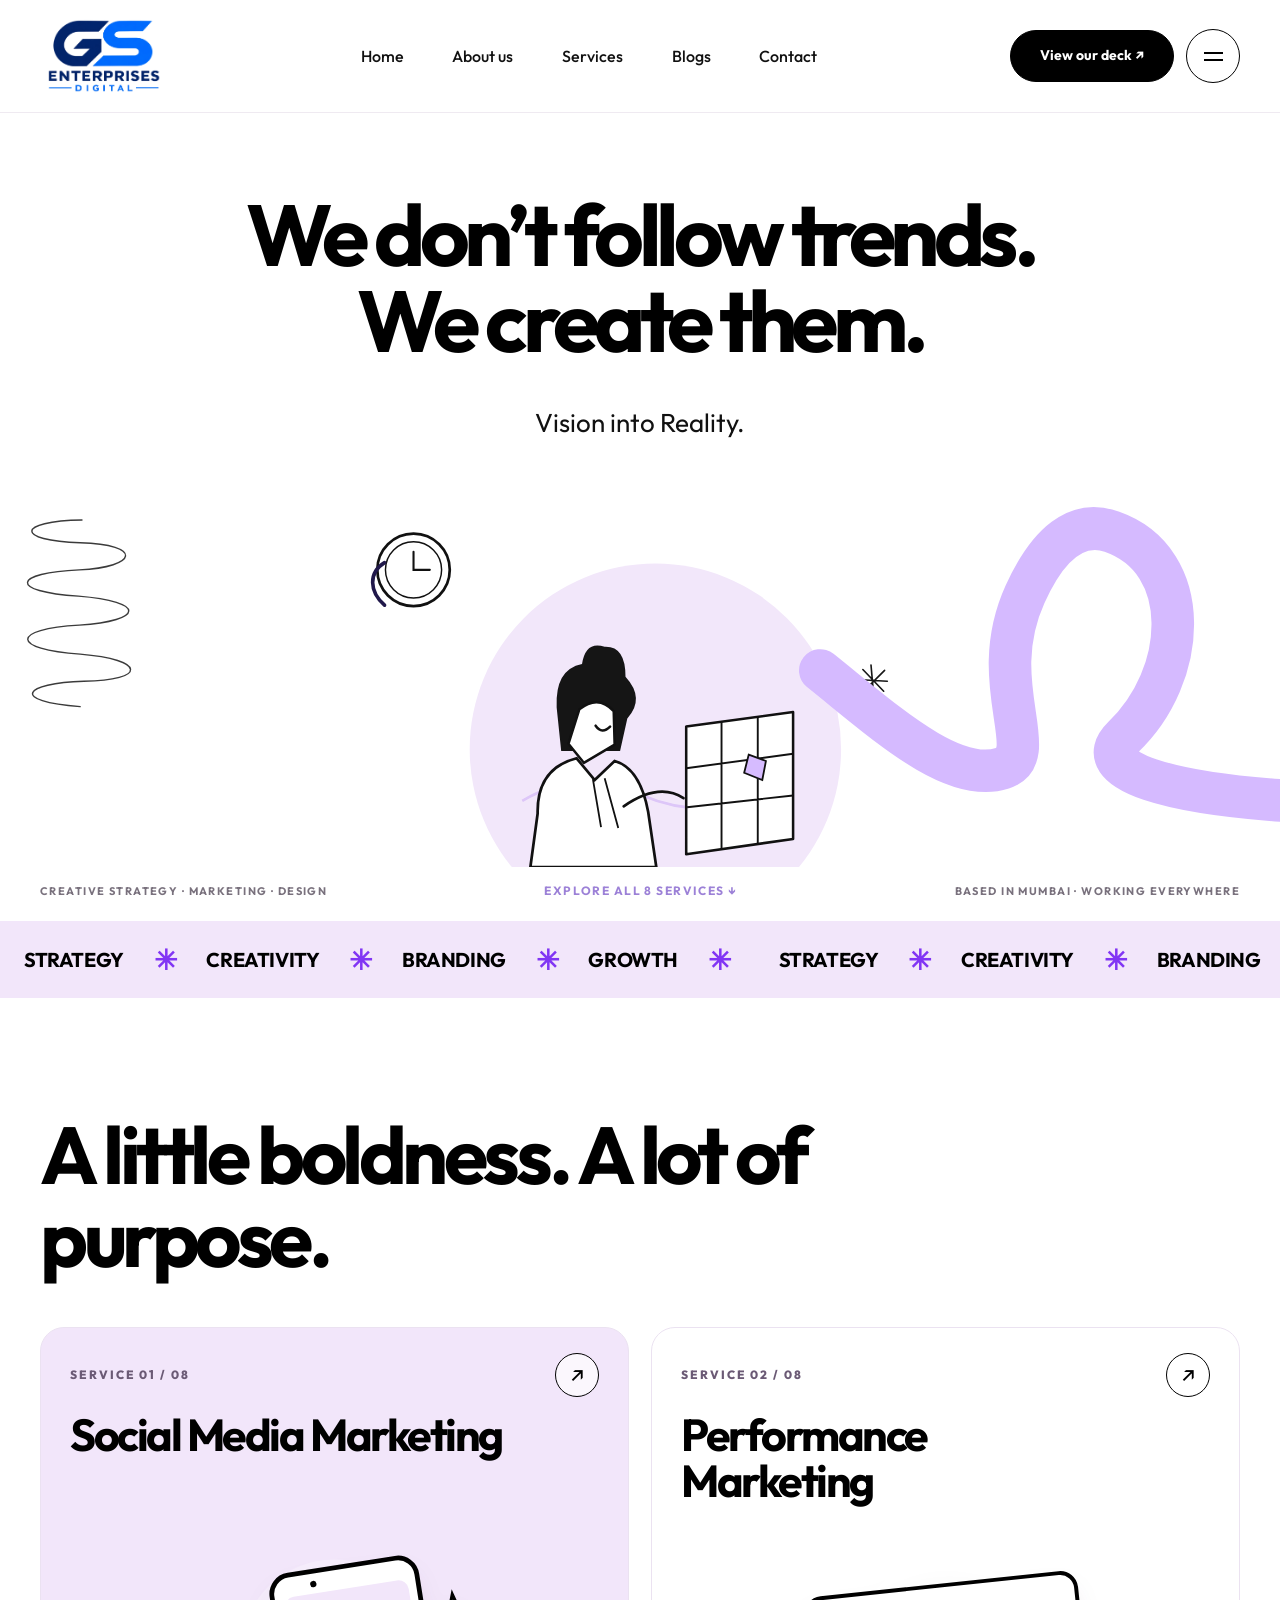
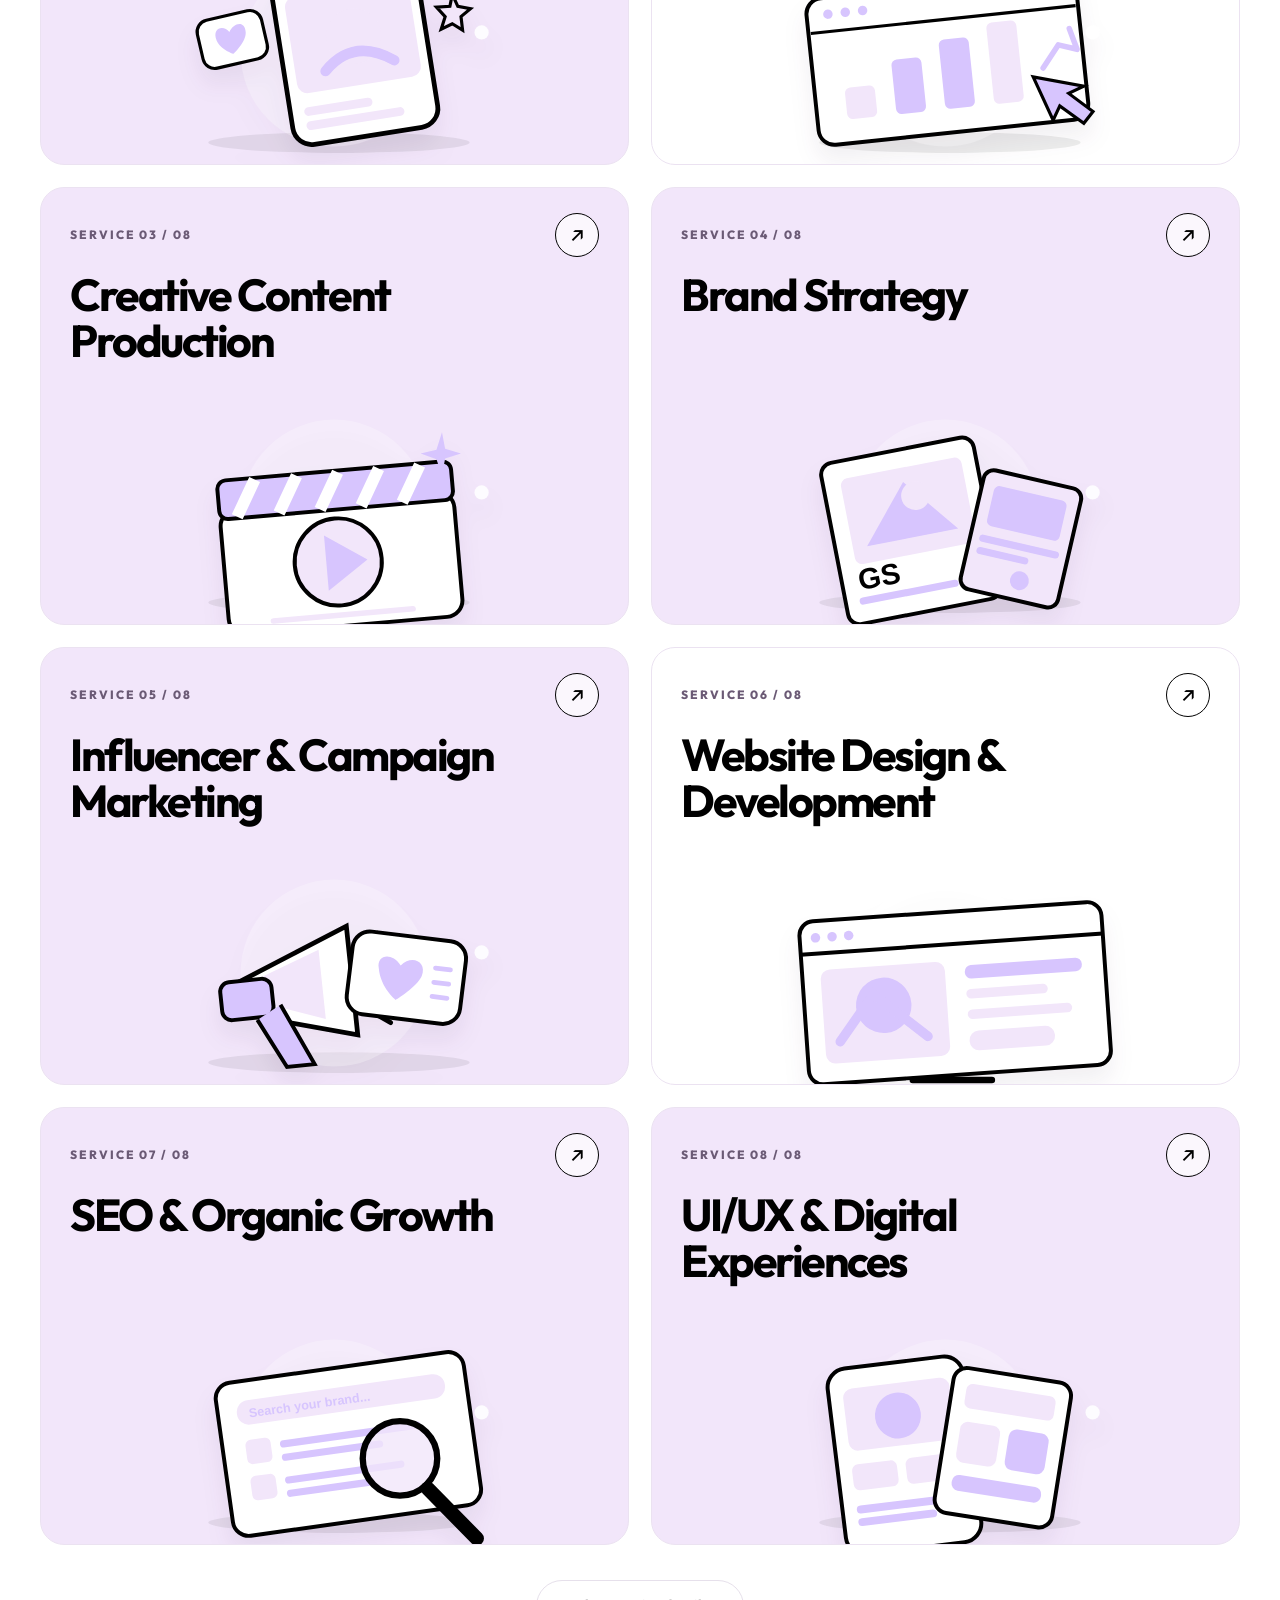
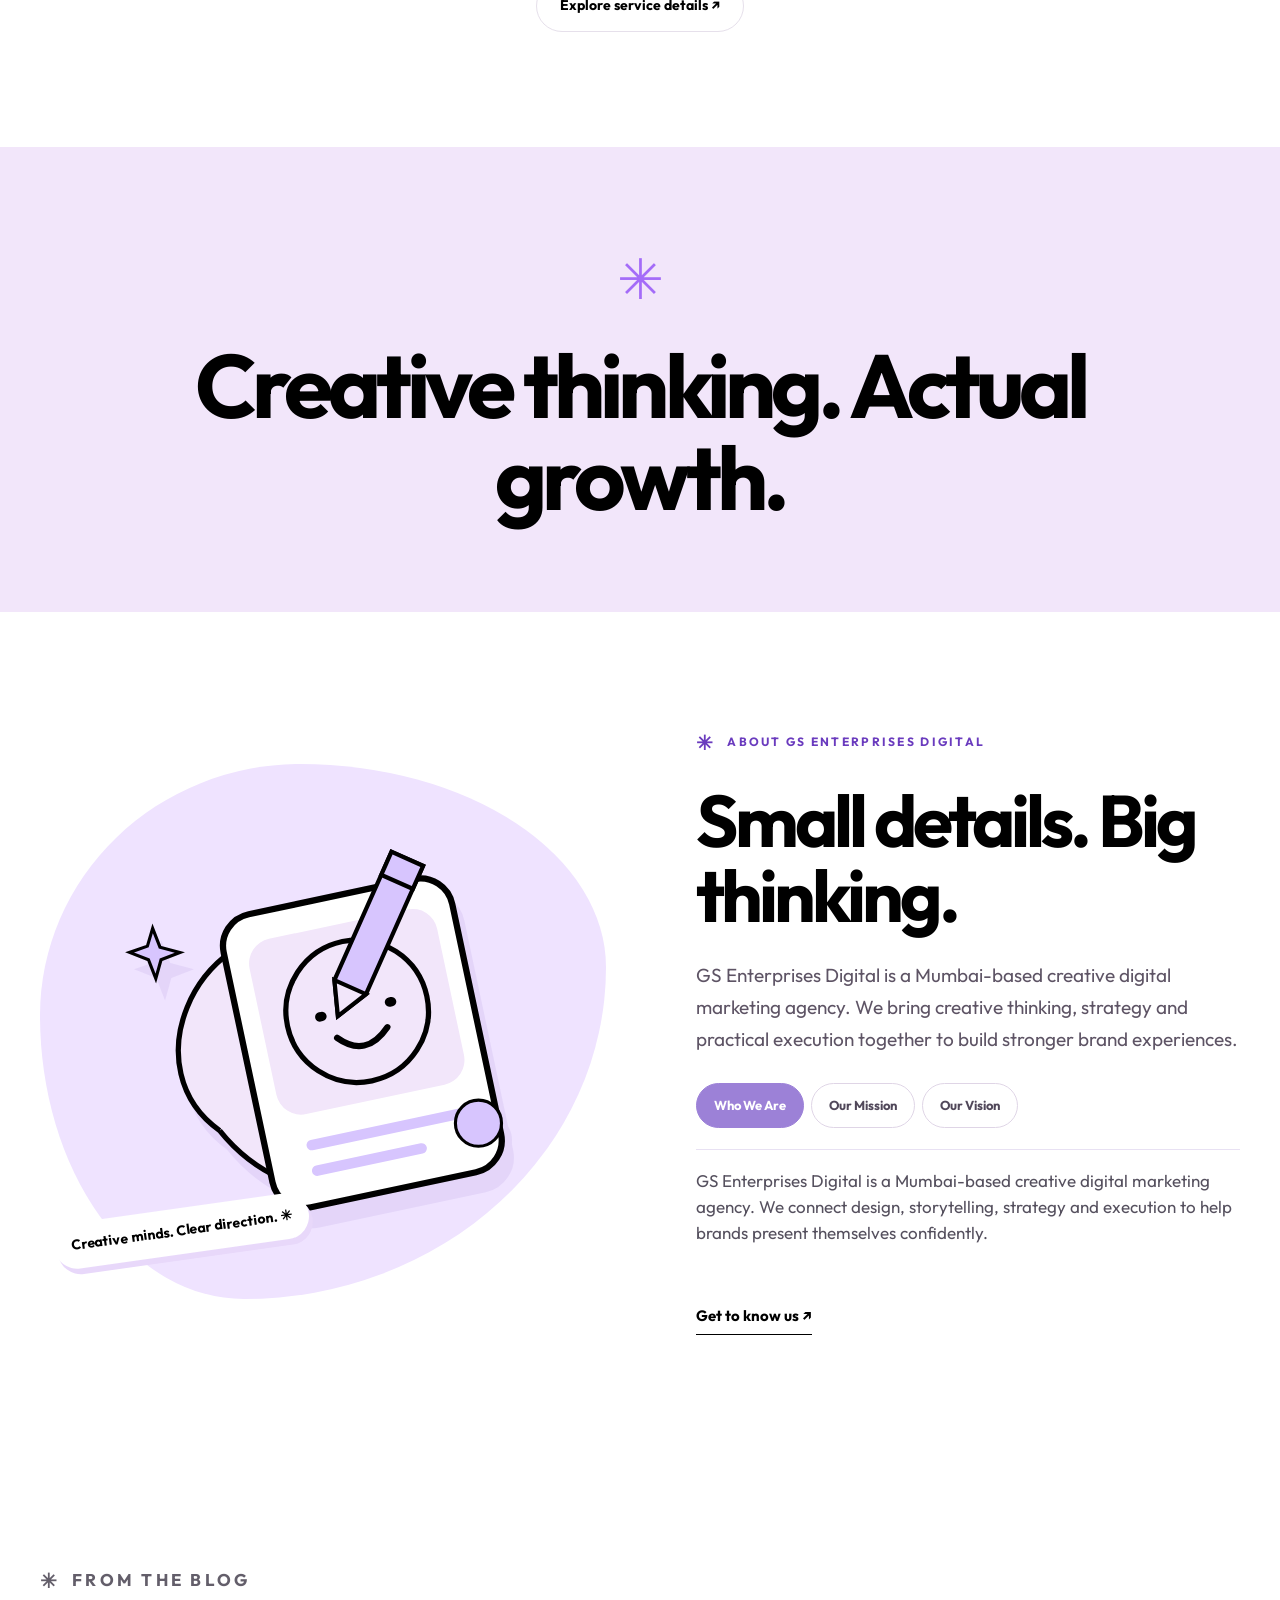
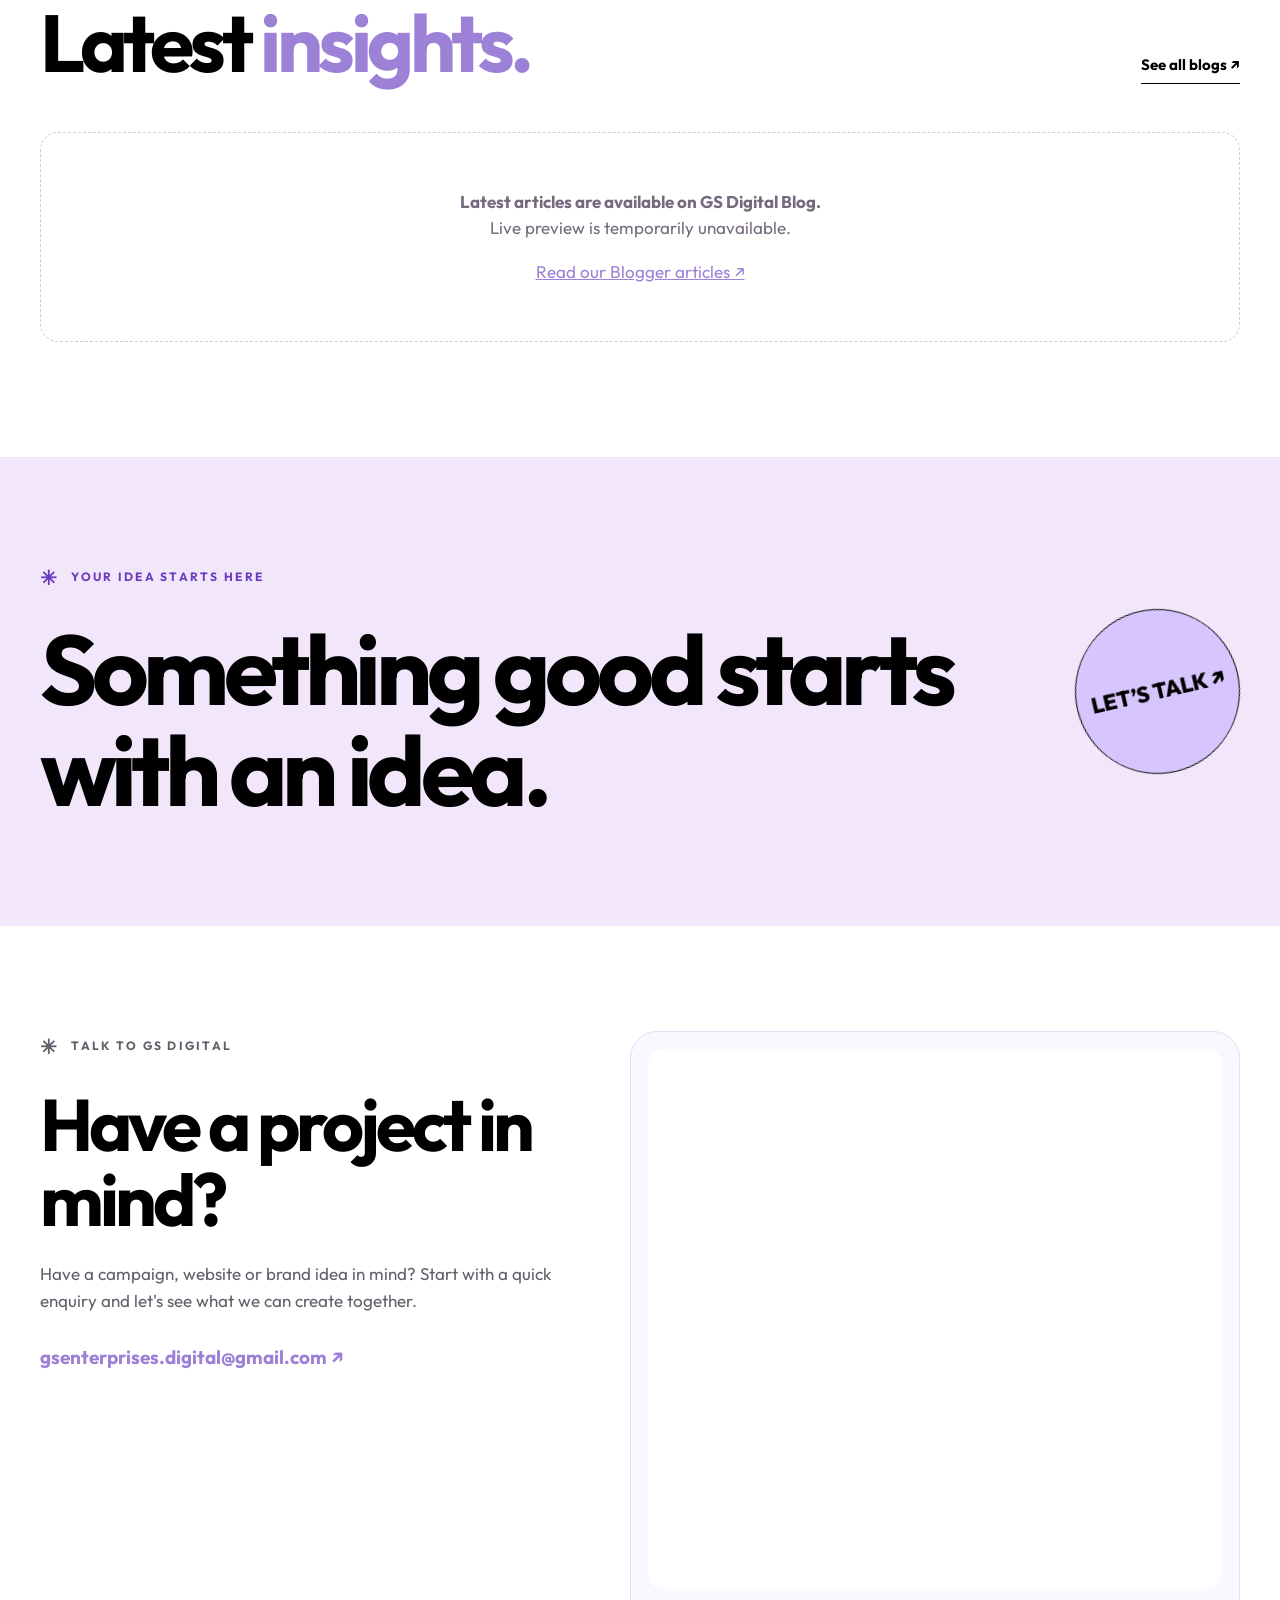
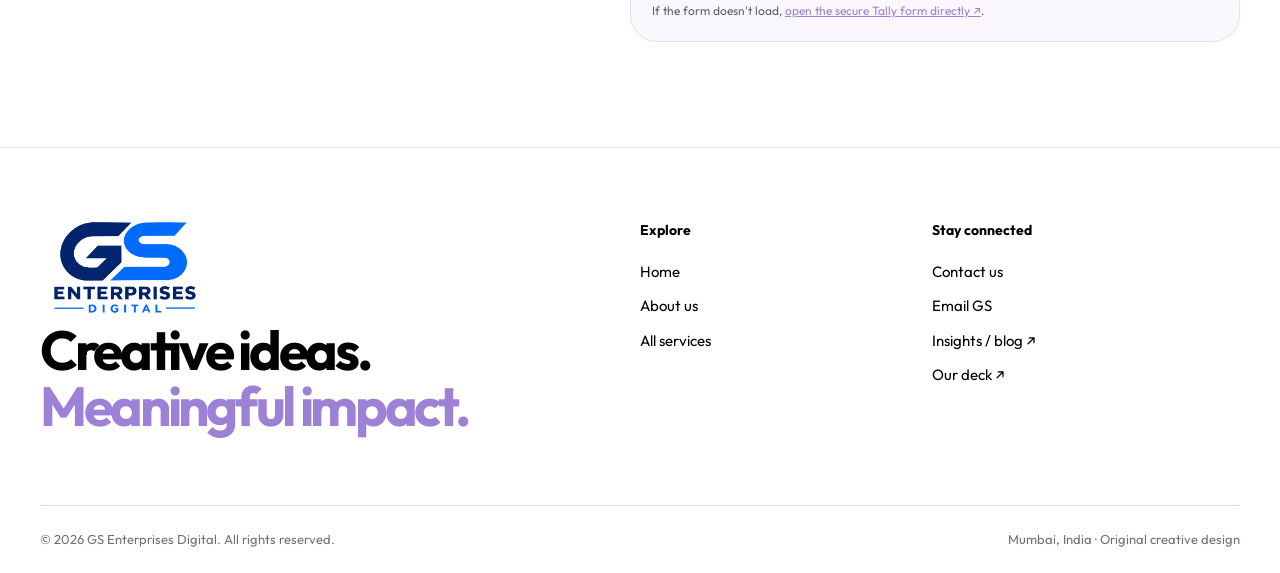
==== commit 57faeaa9: "Update index.html" ====
--- a/index.html
+++ b/index.html
@@ -1,605 +1,326 @@
 <!DOCTYPE html>
 
-<html lang="en">
-<head>
-<meta charset="utf-8"/>
-<!-- Google Analytics 4 - GS Enterprises Digital -->
-<script async src="https://www.googletagmanager.com/gtag/js?id=G-5CF73ZM6JW"></script>
-<script>
-  window.dataLayer = window.dataLayer || [];
-  function gtag(){dataLayer.push(arguments);}
-  gtag('js', new Date());
-
-  gtag('config', 'G-5CF73ZM6JW');
-</script>
-<!-- End Google Analytics 4 -->
-<meta content="width=device-width,initial-scale=1" name="viewport"/>
-<meta content="#ffffff" name="theme-color"/><meta content="light" name="color-scheme"/>
+<html lang="en"><head>
+<meta charset="utf-8"/><meta content="width=device-width, initial-scale=1" name="viewport"/><meta content="#ffffff" name="theme-color"/><meta content="light" name="color-scheme"/>
 <title>GS Enterprises Digital | Creative Digital Marketing Agency Mumbai</title>
-<meta content="GS Enterprises Digital is a Mumbai-based creative digital marketing agency. Explore digital services and send your enquiry using our secure Tally form." name="description"/>
+<meta content="GS Enterprises Digital is a Mumbai-based creative digital marketing agency offering eight digital services, from social media and branding to websites and SEO." name="description"/>
 <link href="https://gsenterprisesdigital-sudo.github.io/TESTING/index.html" rel="canonical"/>
-<meta content="website" property="og:type"/><meta content="GS Enterprises Digital" property="og:site_name"/><meta content="GS Enterprises Digital — Ideas Into Impact" property="og:title"/><meta content="Creative ideas. Sharp strategy. Meaningful digital growth." property="og:description"/><meta content="https://gsenterprisesdigital-sudo.github.io/TESTING/index.html" property="og:url"/>
+<meta content="website" property="og:type"/><meta content="GS Enterprises Digital — Ideas Into Impact" property="og:title"/><meta content="Original creative ideas, purposeful digital experiences and eight marketing services." property="og:description"/>
+<meta content="https://gsenterprisesdigital-sudo.github.io/TESTING/index.html" property="og:url"/>
 <link href="https://fonts.googleapis.com" rel="preconnect"/><link crossorigin="" href="https://fonts.gstatic.com" rel="preconnect"/>
 <link href="https://fonts.googleapis.com/css2?family=Outfit:wght@400;500;600;700;800;900&amp;display=swap" rel="stylesheet"/>
-<script type="application/ld+json">{"@context":"https://schema.org","@type":"Organization","name":"GS Enterprises Digital","url":"https://gsenterprisesdigital-sudo.github.io/TESTING/","founder":{"@type":"Person","name":"Harsh Upadhyay"},"email":"gsenterprises.digital@gmail.com","areaServed":"Mumbai, India"}</script>
+<script async="" src="https://www.googletagmanager.com/gtag/js?id=G-5CF73ZM6JW"></script>
+<script>window.dataLayer=window.dataLayer||[];function gtag(){dataLayer.push(arguments)}gtag('js',new Date());gtag('config','G-5CF73ZM6JW');</script>
+<script type="application/ld+json">{"@context":"https://schema.org","@type":"Organization","name":"GS Enterprises Digital","url":"https://gsenterprisesdigital-sudo.github.io/TESTING/","email":"gsenterprises.digital@gmail.com","areaServed":"Mumbai, India"}</script>
+<script>document.documentElement.classList.add('js')</script><!-- All homepage CSS lives in this file. -->
 <style>
-:root{--black:#090909;--purple:#7028ea;--lav:#f3edff;--yellow:#fce985;--off:#f8f8f7;--border:#e8e8e8;--muted:#696969;--max:1250px}
-*,*::before,*::after{box-sizing:border-box}html{scroll-behavior:smooth;scroll-padding-top:100px}body{margin:0;background:#fff;color:var(--black);font:400 20px/1.5 'Outfit',Arial,sans-serif;overflow-x:hidden;-webkit-font-smoothing:antialiased}button,a{font:inherit}button{cursor:pointer}a{color:inherit;text-decoration:none}img{max-width:100%}h1,h2,h3,p{margin-top:0}h1,h2,h3{font-weight:700;line-height:1.05;letter-spacing:-.057em}::selection{background:#d5b8ff;color:#080808}:focus-visible{outline:3px solid var(--purple);outline-offset:4px}.shell{width:min(var(--max),calc(100% - 90px));margin:auto}.skip{position:fixed;top:-80px;left:16px;z-index:110;padding:12px 18px;background:#000;color:#fff}.skip:focus{top:10px}
-.scroll-progress{height:3px;width:0;background:var(--purple);position:fixed;top:0;left:0;z-index:120;pointer-events:none}.header{z-index:90;position:sticky;top:0;background:#ffffffed;backdrop-filter:blur(15px);border-bottom:1px solid transparent;transition:border-color .3s,box-shadow .3s}.header.stuck{border-color:#ededed;box-shadow:0 12px 35px #00000008}.header-inner{height:116px;display:flex;align-items:center;gap:44px}.brand{display:flex;flex-shrink:0;align-items:center;width:145px}.brand img{display:block;width:135px;height:86px;object-fit:contain}.nav{flex:1;display:flex;align-items:center;justify-content:space-between;gap:16px}.nav-link{font-size:18px;font-weight:400;position:relative;padding:8px 0}.nav-link::after{content:'';position:absolute;bottom:5px;left:0;height:2px;background:var(--purple);width:0;transition:width .25s}.nav-link:hover::after,.nav-link[aria-current="page"]::after{width:100%}.deck{border:0;display:inline-flex;align-items:center;justify-content:center;background:#000;color:white;border-radius:999px;font-weight:600;font-size:16px;padding:18px 29px;white-space:nowrap;transition:background .3s,transform .3s}.deck:hover{background:var(--purple);transform:translateY(-3px)}.menu{width:59px;height:59px;border:1px solid #000;background:white;border-radius:50%;display:grid;align-content:center;justify-items:center;gap:6px;flex:none;transition:background .25s,color .25s}.menu span{width:21px;height:1px;background:currentColor;display:block;transition:transform .2s}.menu:hover{background:#000;color:white}.menu[aria-expanded="true"] span:first-child{transform:translateY(3.5px) rotate(45deg)}.menu[aria-expanded="true"] span:last-child{transform:translateY(-3.5px) rotate(-45deg)}.mobile-drawer{display:none;background:#fff;padding:12px 6%;border-top:1px solid #eee;box-shadow:0 17px 32px #00000010}.mobile-drawer.open{display:grid;gap:4px}.mobile-drawer a{font-weight:500;font-size:20px;padding:12px 8px}.mobile-drawer .deck{color:white;justify-self:start;padding:15px 28px;margin:14px 0}
-.hero{position:relative;padding:75px 0 0;min-height:690px;isolation:isolate}.hero-content{text-align:center;position:relative;z-index:2}.hero .overline{display:none}.hero h1{font-size:clamp(72px,7.8vw,115px);letter-spacing:-.066em;line-height:.99;max-width:1120px;margin:16px auto 44px;font-weight:700}.hero h1 span{display:block}.hero .tagline{font-size:26px;line-height:1.3;letter-spacing:-.04em;font-weight:400;margin-bottom:38px}.hero-btn{font-size:16px;display:inline-flex;align-items:center;gap:12px;border-bottom:1px solid #000;padding-bottom:8px;font-weight:600;transition:color .2s,gap .2s}.hero-btn:hover{color:var(--purple);gap:21px}.hero-decoration{position:absolute;bottom:40px;left:10%;font-size:70px;color:var(--purple);animation:spin 18s linear infinite}.hero-mark{position:absolute;right:8%;bottom:48px;border:2px solid #111;border-radius:50%;width:98px;height:98px;display:grid;place-items:center;font-size:26px;transform:rotate(-15deg);animation:bob 5s ease-in-out infinite}.hero-mark span{max-width:70px;text-align:center;line-height:1.1;font-size:16px;font-weight:700}.hero-bottom{display:flex;align-items:center;justify-content:space-between;border-top:1px solid #eee;margin-top:118px;padding:21px 0;color:#777;text-transform:uppercase;font-size:11px;letter-spacing:.15em;font-weight:600}.ticker{background:var(--purple);color:white;overflow:hidden;white-space:nowrap}.ticker-track{display:flex;width:max-content;animation:marquee 32s linear infinite}.ticker-line{padding:18px 0;display:flex;align-items:center;gap:42px;font-weight:600;font-size:25px;letter-spacing:-.03em}.ticker-line .star{color:#ffec89;font-size:29px}
-.section{padding:125px 0}.eyebrow{font-size:13px;letter-spacing:.18em;text-transform:uppercase;font-weight:600;display:flex;align-items:center;gap:12px;margin-bottom:19px}.eyebrow:before{content:'✳';color:var(--purple);font-size:24px}.section-title{font-size:clamp(53px,6.2vw,94px);margin:0;max-width:900px}.section-intro{font-size:19px;max-width:400px;line-height:1.6;color:var(--muted)}.section-head{display:flex;align-items:end;justify-content:space-between;gap:35px;margin-bottom:65px}.services{background:#fafafa}.service-grid{display:grid;grid-template-columns:repeat(2,minmax(0,1fr));gap:22px}.service{position:relative;display:flex;flex-direction:column;min-height:415px;padding:40px 42px 35px;border:1px solid #e7e7e7;border-radius:19px;background:white;overflow:hidden;transition:transform .35s,box-shadow .35s,border-color .35s}.service:hover{transform:translateY(-9px);border-color:#c9b6e9;box-shadow:0 25px 70px #38206215}.service:nth-child(2){background:#f5edff}.service:nth-child(3){background:#fff9de}.service:nth-child(4){background:#f0f3ff}.service:nth-child(5){background:#f6f8f5}.service:nth-child(6){background:#fff0ef}.service-top{display:flex;justify-content:space-between;align-items:start;gap:20px}.service-icon{font-size:50px;line-height:1;display:grid;place-items:center;width:88px;height:88px;background:white;border:1px solid #ddd;border-radius:50%;transition:transform .45s}.service:hover .service-icon{transform:rotate(-18deg) scale(1.09)}.service-arrow{border:1px solid #111;border-radius:50%;width:51px;height:51px;display:grid;place-items:center;font-size:25px;transition:background .2s,color .2s,transform .2s}.service:hover .service-arrow{background:#000;color:#fff;transform:rotate(45deg)}.service-bottom{margin-top:auto}.service h3{font-size:clamp(35px,3.2vw,53px);margin:48px 0 12px;max-width:440px}.service p{font-size:17px;color:#535353;line-height:1.65;max-width:440px;margin:0}.service a:focus-visible{outline-offset:9px}.services-more{margin-top:36px;display:flex;justify-content:center}.outline-btn{border:1px solid #000;display:inline-flex;align-items:center;gap:20px;padding:18px 27px;border-radius:999px;font-weight:600;font-size:16px;transition:background .2s,color .2s}.outline-btn:hover{background:#000;color:#fff}
-.who{background:#fff}.who-grid{display:grid;grid-template-columns:1fr 1fr;gap:100px;align-items:center}.who h2{font-size:clamp(53px,6vw,90px);margin:0 0 32px}.who-copy{font-size:21px;color:#464646;line-height:1.7}.who-copy p{margin-bottom:23px}.who-illustration{min-height:440px;background:#f4eaff;border-radius:40% 60% 56% 44%/45% 39% 61% 55%;display:grid;place-items:center;position:relative;overflow:hidden;animation:morph 13s ease-in-out infinite}.who-illustration .big-g{font:800 240px/1 'Outfit',sans-serif;letter-spacing:-.16em;color:#6525d9;transform:rotate(-14deg);text-shadow:15px 18px 0 #ffdf72}.who-illustration .symbol{position:absolute;right:9%;top:12%;font-size:72px;color:#111;animation:spin 24s linear infinite}.who-illustration .small-label{position:absolute;bottom:35px;left:30px;background:#fff;padding:10px 16px;border-radius:50px;font-size:13px;font-weight:600}.pills{display:flex;gap:10px;flex-wrap:wrap;margin:26px 0 36px}.pills span{border:1px solid #dedede;padding:8px 15px;border-radius:50px;font-size:14px}
-.why{background:#101010;color:white}.why .eyebrow:before{color:#bb9aff}.why-grid{display:grid;grid-template-columns:1.06fr .94fr;gap:80px;align-items:center}.why h2{font-size:clamp(50px,5.9vw,88px);max-width:700px;margin:0 0 25px}.why-copy{font-size:19px;color:#c4c4c4;max-width:570px}.why-list{border-top:1px solid #484848}.why-item{border-bottom:1px solid #484848;padding:28px 0;display:flex;gap:18px;align-items:center}.why-item .point{height:48px;width:48px;border-radius:50%;flex:none;display:grid;place-items:center;background:#fff;color:#7028ea;font-size:23px}.why-item h3{font-size:25px;letter-spacing:-.045em;margin:0 0 5px}.why-item p{font-size:16px;color:#aaa;margin:0}.why-side{background:#e7d6ff;color:#111;min-height:460px;border-radius:30px;position:relative;display:grid;place-items:center;overflow:hidden}.why-side .ring{height:320px;width:320px;border:15px solid #6d27dc;border-radius:50%;animation:spin 16s linear infinite;display:grid;place-items:center}.why-side strong{font-size:93px;letter-spacing:-.1em;font-weight:800}.why-side .orbit-word{position:absolute;bottom:37px;left:42px;font-weight:700;font-size:25px;letter-spacing:-.05em}
-.blogs{background:#fff}.blog-grid{display:grid;grid-template-columns:repeat(3,1fr);gap:19px}.blog-card{border:1px solid #e5e5e5;border-radius:19px;overflow:hidden;display:flex;flex-direction:column;transition:transform .25s,box-shadow .25s}.blog-card:hover{transform:translateY(-6px);box-shadow:0 18px 40px #00000013}.blog-cover{height:200px;display:flex;align-items:center;justify-content:center;font-size:86px;font-weight:700;color:#6023d0;letter-spacing:-.1em;background:#eadcff}.blog-card:nth-child(2) .blog-cover{background:#ffe9a9;color:#111}.blog-card:nth-child(3) .blog-cover{background:#e9ecfc;color:#5a30ca}.blog-body{padding:30px;display:flex;flex-direction:column;flex:1}.blog-category{font-size:12px;letter-spacing:.15em;text-transform:uppercase;color:var(--purple);font-weight:600}.blog-card h3{font-size:26px;line-height:1.25;margin:17px 0 23px}.blog-card .read{font-size:15px;font-weight:600;margin-top:auto;border-top:1px solid #eee;padding-top:20px}
-.deck-strip{background:#f8f4ff;padding:75px 0}.deck-strip-inner{display:flex;align-items:center;justify-content:space-between;gap:45px}.deck-strip h2{font-size:clamp(42px,4.5vw,66px);margin:0 0 12px}.deck-strip p{font-size:18px;color:#666;margin:0}.deck-strip .deck{flex:none}.contact-banner{padding:125px 0;background:#fff}.contact-inner{display:flex;justify-content:space-between;align-items:center;gap:35px}.contact-banner h2{font-size:clamp(59px,7.2vw,105px);max-width:970px;margin:20px 0 0}.talk-circle{height:165px;width:165px;border:2px solid #000;border-radius:50%;display:grid;place-items:center;font-size:19px;font-weight:600;transform:rotate(-10deg);transition:transform .4s,background .3s,color .3s;flex:none;text-align:center;padding:12px}.talk-circle:hover{background:#000;color:#fff;transform:rotate(7deg) scale(1.05)}.footer{background:#0e0e0e;color:#fff;padding:75px 0 32px}.footer-top{display:flex;justify-content:space-between;gap:45px;align-items:start}.footer-logo{width:158px;padding:12px;background:white;border-radius:13px;display:block}.footer-logo img{width:100%;display:block}.footer-slogan{font-size:clamp(34px,4vw,57px);max-width:540px;line-height:1.12;font-weight:700;letter-spacing:-.05em}.footer-nav{display:flex;flex-direction:column;gap:12px;font-size:16px}.footer-nav a:hover{color:#d2b7ff}.footer-base{display:flex;align-items:center;justify-content:space-between;border-top:1px solid #434343;margin-top:75px;padding-top:28px;gap:18px;font-size:14px;color:#bfbfbf}.footer-base a:hover{color:#fff}.to-top{position:fixed;right:26px;bottom:25px;height:50px;width:50px;border-radius:50%;border:0;background:#dd0404;color:#fff;display:grid;place-items:center;font-size:24px;box-shadow:0 4px 12px #0002;z-index:35;opacity:0;transform:translateY(10px);pointer-events:none;transition:opacity .3s,transform .3s}.to-top.show{opacity:1;transform:none;pointer-events:auto}.reveal{opacity:1;transform:none}.js .reveal:not(.visible){opacity:0;transform:translateY(28px);transition:opacity .8s ease,transform .8s ease}.js .reveal.visible{opacity:1;transform:none}
-@keyframes marquee{to{transform:translateX(-50%)}}@keyframes spin{to{transform:rotate(360deg)}}@keyframes bob{50%{transform:translateY(-14px) rotate(7deg)}}@keyframes morph{0%,100%{border-radius:40% 60% 56% 44%/45% 39% 61% 55%}50%{border-radius:58% 42% 38% 62%/59% 61% 39% 41%}}
-@media(max-width:1399px){body{font-size:18px}.header-inner{height:101px}.nav-link{font-size:16px}.hero{min-height:625px}.hero h1{font-size:clamp(68px,7.9vw,105px)}}
-@media(max-width:1080px){.shell{width:calc(100% - 60px)}.header-inner{gap:27px}.nav{gap:12px}.nav-link{font-size:15px}.deck{padding:15px 21px}.hero h1{font-size:clamp(62px,8.3vw,90px)}.who-grid,.why-grid{gap:45px}.service{min-height:360px;padding:33px}.blog-grid{gap:13px}.blog-body{padding:23px}}
-@media(max-width:830px){.header-inner{height:84px}.brand{width:125px}.brand img{width:115px;height:67px}.nav{display:none}.header-inner>.deck{margin-left:auto}.hero{min-height:0;padding:92px 0 0}.hero h1{font-size:clamp(53px,9.2vw,78px)}.hero-bottom{margin-top:120px}.hero-decoration{bottom:62px;left:8%;font-size:54px}.hero-mark{right:8%;bottom:60px;width:70px;height:70px}.hero-mark span{font-size:12px}.section{padding:88px 0}.section-head{display:block}.section-intro{margin-top:25px}.service-grid,.who-grid,.why-grid{grid-template-columns:1fr}.why-side{min-height:320px}.why-side .ring{width:230px;height:230px}.blog-grid{grid-template-columns:1fr 1fr}.blog-card:last-child{display:none}.contact-inner{align-items:start}.talk-circle{height:125px;width:125px}.footer-top{flex-wrap:wrap}.footer-slogan{order:3;min-width:100%}}
-@media(max-width:580px){.shell{width:calc(100% - 36px)}.header-inner{height:78px;gap:11px}.brand{width:104px}.brand img{width:100px;height:60px}.header-inner>.deck{font-size:12px;padding:13px 14px;margin-left:auto}.menu{width:45px;height:45px}.hero{padding:75px 0 0}.hero h1{font-size:clamp(43px,10vw,63px);letter-spacing:-.072em;margin-bottom:30px}.hero .tagline{font-size:20px}.hero-bottom{margin-top:125px;font-size:9px;gap:10px}.hero-mark{bottom:75px}.hero-decoration{bottom:82px}.ticker-line{font-size:19px;gap:24px;padding:16px 0}.section{padding:78px 0}.section-title,.who h2,.why h2{font-size:clamp(44px,10.6vw,65px)}.section-head{margin-bottom:35px}.service{min-height:305px;padding:26px;border-radius:15px}.service-icon{width:65px;height:65px;font-size:35px}.service-arrow{width:43px;height:43px}.service h3{font-size:36px;margin:34px 0 10px}.service p{font-size:15px}.who-illustration{min-height:285px}.who-illustration .big-g{font-size:170px}.who-illustration .small-label{font-size:10px}.who-copy{font-size:18px}.why-item h3{font-size:21px}.blog-grid{grid-template-columns:1fr}.blog-card:last-child{display:flex}.deck-strip-inner,.contact-inner{display:block}.deck-strip .deck{margin-top:30px}.contact-banner{padding:90px 0}.contact-banner h2{font-size:clamp(47px,11vw,70px)}.talk-circle{margin-top:36px}.footer-top{display:grid}.footer-slogan{order:0;min-width:0}.footer-base{display:block}.footer-base>*{display:block;margin:0 0 10px}.to-top{right:14px;bottom:14px}}
-@media(prefers-reduced-motion:reduce){*,*::before,*::after{scroll-behavior:auto!important;animation:none!important;transition:none!important}.js .reveal:not(.visible){opacity:1;transform:none}}
-
-/* GS project enquiry — Tally powered. */
-.enquiry{position:relative;padding:115px 0;background:#f8f7fc;overflow:hidden}
-.enquiry::before{content:"";position:absolute;width:500px;height:500px;right:-230px;top:-210px;border-radius:50%;background:radial-gradient(circle,#e4d6ff,transparent 68%);pointer-events:none}
-.enquiry-grid{position:relative;display:grid;grid-template-columns:.9fr 1.1fr;gap:clamp(32px,6vw,92px);align-items:start}
-.enquiry-side{position:sticky;top:125px}
-.enquiry-kicker{display:inline-flex;align-items:center;gap:11px;text-transform:uppercase;letter-spacing:.18em;color:#7423d5;font-size:12px;font-weight:700}
-.enquiry-kicker::before{content:"";width:12px;height:12px;background:#812cff;border-radius:50%;box-shadow:0 0 0 6px #ece0ff}
-.enquiry h2{font-size:clamp(54px,6.6vw,98px);line-height:.99;letter-spacing:-.075em;margin:26px 0 23px;color:#090909}
-.enquiry h2 em{color:#812cff;font-style:normal}
-.enquiry-side>p{font-size:19px;color:#50505c;line-height:1.65;max-width:390px}
-.enquiry-aside-link{display:inline-flex;align-items:center;gap:11px;margin-top:27px;font-size:16px;font-weight:600;overflow-wrap:anywhere;border-bottom:2px solid #812cff;padding-bottom:5px}
-.enquiry-aside-link:hover{color:#812cff}
-.enquiry-sticker{margin-top:55px;display:inline-grid;place-items:center;width:105px;height:105px;background:#d9ff8c;border:1px solid #111;border-radius:50%;font-size:47px;transform:rotate(-12deg);animation:enquiryWiggle 6s ease-in-out infinite}
-@keyframes enquiryWiggle{0%,100%{transform:rotate(-12deg)}50%{transform:rotate(9deg)}}
-.enquiry-card{background:#fff;border:1px solid #e9e5ed;border-radius:27px;padding:clamp(25px,4vw,46px);box-shadow:0 18px 65px #2512410d}
-.enquiry-card-header{display:flex;justify-content:space-between;gap:20px;align-items:center;margin-bottom:26px}
-.enquiry-card-header h3{font-size:clamp(24px,2.7vw,34px);letter-spacing:-.045em;margin:0;color:#121212}
-.enquiry-card-header span{font-size:12px;font-weight:700;color:#812cff;background:#f1e7ff;border-radius:50px;padding:8px 12px;white-space:nowrap}
-.enquiry-fields{display:grid;grid-template-columns:repeat(2,minmax(0,1fr));gap:20px 17px}
-.enquiry-field{display:flex;flex-direction:column;gap:8px;min-width:0}
-.enquiry-field.full{grid-column:1/-1}
-.enquiry-field label{font-size:13px;font-weight:700;color:#24222b}
-.enquiry-field label span{color:#812cff}
-.enquiry-field input,.enquiry-field select,.enquiry-field textarea{width:100%;min-height:53px;border:1.5px solid #e3e0e9;border-radius:12px;background:#fbfafd;color:#18151b;padding:13px 15px;font:inherit;font-size:15px;transition:border-color .2s,box-shadow .2s;outline:none}
-.enquiry-field textarea{min-height:137px;resize:vertical}
-.enquiry-field input::placeholder,.enquiry-field textarea::placeholder{color:#77717f}
-.enquiry-field input:focus,.enquiry-field select:focus,.enquiry-field textarea:focus{border-color:#812cff;box-shadow:0 0 0 4px #812cff15}
-.enquiry-field :is(input,select,textarea):user-invalid{border-color:#d33c57}
-.enquiry-actions{display:flex;align-items:center;gap:12px;flex-wrap:wrap;margin-top:26px}
-.enquiry-submit,.enquiry-copy{display:inline-flex;align-items:center;justify-content:center;gap:14px;min-height:53px;padding:13px 22px;border-radius:99px;font:700 15px 'Outfit',sans-serif;cursor:pointer;transition:transform .2s,background .2s,border-color .2s}
-.enquiry-submit{background:#090909;color:#fff;border:1px solid #090909;box-shadow:0 9px 23px #1111111a}
-.enquiry-submit:hover{background:#812cff;border-color:#812cff;transform:translateY(-2px)}
-.enquiry-copy{color:#211927;background:#fff;border:1.5px solid #d5cfde}
-.enquiry-copy:hover{border-color:#812cff;color:#812cff}
-.enquiry-helper{font-size:12px;line-height:1.6;color:#686270;margin:18px 0 0}
-.enquiry-feedback{font-size:13px;color:#3e2862;min-height:22px;margin:11px 0 0;font-weight:600}
-.enquiry-feedback:empty{display:none}
-@media(max-width:940px){.enquiry-grid{grid-template-columns:1fr;gap:35px}.enquiry-side{position:static}.enquiry{padding:85px 0}.enquiry-sticker{display:none}}
-@media(max-width:580px){.enquiry{padding:72px 0}.enquiry h2{font-size:clamp(49px,11vw,70px)}.enquiry-fields{grid-template-columns:1fr}.enquiry-card{padding:23px;border-radius:19px}.enquiry-card-header{align-items:flex-start;flex-direction:column;gap:10px}.enquiry-submit,.enquiry-copy{width:100%}}
-@media(prefers-reduced-motion:reduce){.enquiry-sticker{animation:none}}
-
-/* Blogger auto-sync: cards populate live without changing index.html */
-.blogger-status{grid-column:1/-1;min-height:175px;display:flex;align-items:center;justify-content:center;padding:34px;border:1px solid #e9e7ed;border-radius:19px;background:#faf9fc;color:#5c5865;font-size:17px;text-align:center;line-height:1.65}
-.blogger-status a{color:#6627c9;text-decoration:underline;text-underline-offset:3px;font-weight:600}
-.blogger-status.is-error{background:#fbf9ff}
-.blog-card .blog-cover.has-image{padding:0;background:#f5f2fa;overflow:hidden}
-.blog-cover img{display:block;width:100%;height:100%;object-fit:cover;transition:transform .6s ease}
-.blog-card:hover .blog-cover img{transform:scale(1.06)}
-.blog-card .blog-date{font-size:13px;color:#62606a;margin-top:12px}
-@media(max-width:830px){.blog-grid.has-feed .blog-card:last-child{display:flex}}
-
-/* Homepage form: Tally handles validation and saves real submissions. */
-.gs-tally-form-wrap{width:100%;min-width:0}
-.gs-tally-embed{display:block;width:100%;border:0;background:transparent;min-height:500px}
-.gs-tally-help{margin:14px 0 0;font-size:13px;line-height:1.6;color:#686270}
-.gs-tally-help a{color:#7028ea;text-decoration:underline;text-underline-offset:3px;font-weight:650}
-</style>
-<script>document.documentElement.classList.add('js')</script>
-</head>
-<body>
-<a class="skip" href="#main">Skip to main content</a><div aria-hidden="true" class="scroll-progress" id="scrollProgress"></div>
-<header class="header" id="header"><div class="shell header-inner">
-<a aria-label="GS Enterprises Digital — Home" class="brand" href="index.html"><img alt="GS Enterprises Digital original logo" height="86" src="[data-uri]" width="135"/></a>
-<nav aria-label="Main navigation" class="nav"><a aria-current="page" class="nav-link" href="index.html">Home</a><a class="nav-link" href="about.html">About us</a><a class="nav-link" href="services.html">Services</a><a class="nav-link" href="https://gsenterprisesdigital.blogspot.com/" rel="noopener noreferrer" target="_blank">Blogs</a><a class="nav-link" href="contact.html">Contact</a></nav>
-<a class="deck" href="https://drive.google.com/drive/folders/18ghTHgUfqfgB1hrkVBEHju1pK_6SHoc3" rel="noopener noreferrer" target="_blank">View our deck <span aria-hidden="true">↗</span></a>
-<button aria-controls="mobileDrawer" aria-expanded="false" aria-label="Open navigation menu" class="menu" id="menu" type="button"><span></span><span></span></button>
-</div><nav aria-label="Mobile navigation" class="mobile-drawer" id="mobileDrawer" inert=""><a aria-current="page" href="index.html">Home</a><a href="about.html">About us</a><a href="services.html">Services</a><a href="https://gsenterprisesdigital.blogspot.com/" rel="noopener noreferrer" target="_blank">Blogs</a><a href="contact.html">Contact</a><a class="deck" href="https://drive.google.com/drive/folders/18ghTHgUfqfgB1hrkVBEHju1pK_6SHoc3" rel="noopener noreferrer" target="_blank">View our deck ↗</a></nav></header>
+:root{--ink:#000000;--purple:#9c81d7;--purple2:#d7c5fe;--muted:#635e6a;--border:#e8e0ed;--lav:#d7c5fe;--pale:#f2e6fa;--yellow:#f2e6fa;--peach:#f2e6fa;--mint:#f2e6fa;--max:1280px}
+*,*::before,*::after{box-sizing:border-box}html{scroll-behavior:smooth;scroll-padding-top:94px}body{margin:0;background:#fff;color:var(--ink);font-family:Outfit,Arial,sans-serif;font-size:17px;line-height:1.55;overflow-x:hidden;-webkit-font-smoothing:antialiased}button,input{font:inherit}button{cursor:pointer}a{color:inherit;text-decoration:none}img,svg{max-width:100%}button:focus-visible,a:focus-visible,input:focus-visible{outline:3px solid var(--purple);outline-offset:4px}h1,h2,h3,p{margin-top:0}h1,h2,h3{font-weight:700;letter-spacing:-.055em;line-height:1.03}::selection{background:#dcc5ff;color:#20152d}.shell{width:min(var(--max),calc(100% - 80px));margin-inline:auto}.skip-link{position:absolute;top:-80px;left:15px;z-index:200;background:var(--purple);color:#fff;padding:12px 20px;border-radius:8px}.skip-link:focus{top:12px}.scroll-line{position:fixed;height:3px;background:var(--purple);width:0;top:0;left:0;z-index:130;pointer-events:none}.eyebrow{font-size:12px;letter-spacing:.19em;text-transform:uppercase;font-weight:700;color:#6a3bbe;display:flex;align-items:center;gap:12px;margin:0 0 25px}.eyebrow::before{content:'✳';font-size:20px}.section{padding:115px 0}.section-heading{display:flex;justify-content:space-between;align-items:end;gap:45px;margin-bottom:48px}.section-heading h2,.big-head{font-size:clamp(55px,6.3vw,99px);margin:0}.section-heading p{font-size:17px;max-width:350px;color:var(--muted);margin:0 0 5px}.accent{color:var(--purple)}.text-link{display:inline-flex;align-items:center;gap:18px;font-size:15px;font-weight:700;border-bottom:1px solid currentColor;padding-bottom:7px}.text-link:hover{color:var(--purple)}.pill-btn{border:1px solid var(--purple);background:var(--purple);color:#fff;display:inline-flex;align-items:center;justify-content:center;gap:16px;border-radius:100px;padding:14px 23px;font-size:14px;font-weight:700;transition:transform .22s,box-shadow .22s,background .22s}.pill-btn:hover{transform:translateY(-3px);box-shadow:0 10px 27px #7028ea25;background:#5d1dcf}.pill-btn.white{background:#fff;color:var(--ink);border-color:#e6e0eb}.pill-btn.white:hover{background:var(--lav)}
+/* Navigation */
+.header{position:sticky;top:0;z-index:100;background:#ffffffeb;backdrop-filter:blur(17px);border-bottom:1px solid #efeaf1}.head-inner{min-height:93px;display:flex;align-items:center;gap:28px}.brand{display:flex;align-items:center;flex:none;max-width:170px}.brand img{display:block;width:157px;height:76px;object-fit:contain}.desktop-nav{display:flex;gap:25px;margin-left:auto;align-items:center}.desktop-nav a{font-size:15px;font-weight:500;position:relative;padding:8px 0}.desktop-nav a:hover,.desktop-nav a[aria-current=page]{color:var(--purple)}.desktop-nav a::after{content:'';height:2px;background:var(--purple);position:absolute;bottom:3px;left:0;right:100%;transition:right .25s}.desktop-nav a:hover::after{right:0}.head-actions{display:flex;align-items:center;gap:12px}.head-deck{font-size:12px;white-space:nowrap;padding:12px 19px}.round-menu{height:48px;width:48px;flex:none;border:1px solid var(--ink);color:var(--ink);border-radius:50%;background:#fff;display:grid;align-content:center;justify-items:center;gap:5px}.round-menu span{display:block;width:19px;height:2px;background:currentColor;transition:transform .25s}.round-menu[aria-expanded=true] span:first-child{transform:translateY(3.5px) rotate(45deg)}.round-menu[aria-expanded=true] span:last-child{transform:translateY(-3.5px) rotate(-45deg)}.drawer[hidden]{display:none!important}.drawer{position:absolute;right:0;left:0;top:100%;background:#fff;box-shadow:0 18px 28px #493b6a14;border-top:1px solid var(--border)}.drawer-inner{padding:22px 0 34px;display:grid;grid-template-columns:repeat(3,1fr);gap:12px}.drawer-inner a{background:#faf7ff;border-radius:15px;padding:16px 18px;font-size:18px;font-weight:600}.drawer-inner a:hover{background:#eadaff;color:var(--purple)}
+/* Creative ribbon hero */
+.hero{padding:90px 0 0;position:relative;isolation:isolate;background:#fff}.hero-main{text-align:center;position:relative;z-index:2}.hero-kicker{display:inline-flex;align-items:center;gap:12px;font-weight:700;font-size:12px;letter-spacing:.17em;text-transform:uppercase;color:#7647ca;background:#f5edff;border-radius:100px;padding:10px 18px}.hero h1{font-weight:700;font-size:clamp(70px,8vw,132px);letter-spacing:-.078em;line-height:.98;margin:34px auto 22px;max-width:1200px}.hero h1 .line{display:block}.hero h1 .fancy{color:var(--purple);position:relative}.hero-sub{max-width:555px;font-size:19px;line-height:1.55;color:var(--muted);margin:0 auto 26px}.hero-actions{display:flex;justify-content:center;align-items:center;gap:22px;flex-wrap:wrap}.ribbon-wrap{position:relative;height:380px;width:100%;margin-top:-10px;pointer-events:none;overflow:hidden}.ribbon-svg{position:absolute;left:50%;top:-15px;width:max(1300px,100vw);height:390px;max-width:none;transform:translateX(-50%)}.hero-decoration{position:absolute;z-index:3;animation:float 6s ease-in-out infinite}.hero-decoration.bubble{left:12%;bottom:42px;background:#ffeaa8;border:2px solid var(--ink);width:72px;height:72px;border-radius:50%;display:grid;place-items:center;font-size:41px;transform:rotate(-12deg)}.hero-decoration.star{right:18%;bottom:65px;font-size:88px;color:var(--ink);animation:spinSlow 22s linear infinite}.hero-decoration.note{right:8%;bottom:170px;transform:rotate(9deg);background:#ddfac6;border:1.5px solid var(--ink);border-radius:30px;font-size:14px;padding:15px 20px;font-weight:700;box-shadow:7px 7px 0 #fff}.hero-subline{display:flex;align-items:center;justify-content:space-between;border-top:1px solid #ece6ed;padding:15px 0 20px;font-size:11px;font-weight:700;letter-spacing:.13em;text-transform:uppercase;color:#79717d;gap:15px}.hero-subline a{color:var(--purple);font-size:12px}.stripes{background:#e7d7ff;overflow:hidden;white-space:nowrap}.stripe-track{display:flex;width:max-content;animation:ticker 35s linear infinite}.stripe-track div{flex:none;display:flex;gap:30px;align-items:center;padding:17px 24px;font-size:20px;font-weight:700;letter-spacing:-.02em}.stripe-track b{color:#8135f4;font-size:28px}
+/* Services */
+.services{background:#fff}.services .section-heading h2{max-width:840px}.service-grid{display:grid;grid-template-columns:repeat(2,minmax(0,1fr));gap:22px}.service{min-height:438px;border:1px solid #ebe2f1;display:flex;flex-direction:column;border-radius:24px;overflow:hidden;position:relative;transition:transform .3s,box-shadow .3s}.service:hover{transform:translateY(-7px);box-shadow:0 26px 46px #3a215a15}.s-top{display:flex;align-items:center;justify-content:space-between;padding:25px 29px 0;position:relative;z-index:3}.s-index{font-size:12px;letter-spacing:.16em;font-weight:800;color:#6b5a75}.circle-arrow{width:44px;height:44px;border:1.5px solid var(--ink);border-radius:50%;display:grid;place-items:center;font-size:22px;line-height:1;background:#ffffffad;transition:transform .25s,background .25s}.service:hover .circle-arrow{transform:rotate(45deg);background:#fff}.s-body{padding:15px 29px 0;position:relative;z-index:3}.s-body h3{font-size:clamp(29px,3.5vw,52px);margin:0 0 13px;max-width:440px}.s-body p{font-size:15px;line-height:1.6;max-width:385px;color:#433b47;margin:0}.s-art{margin-top:auto;height:198px;display:flex;justify-content:center;align-items:flex-end;position:relative;z-index:1}.s-art svg{height:210px;width:min(100%,410px);overflow:visible;filter:drop-shadow(0 15px 11px #29103910);transition:transform .42s}.service:hover .s-art svg{transform:translateY(-7px) rotate(-2deg)}.tone-pink{background:#ffe8f3}.tone-lav{background:#e9ddff}.tone-yellow{background:#fff0b8}.tone-mint{background:#e1f6d5}.tone-peach{background:#ffdfd5}.tone-blue{background:#e2ebff}.tone-cream{background:#fff5dc}.tone-lilac{background:#f1e4ff}.services-bottom{display:flex;justify-content:center;margin-top:35px}
+/* Creative statement and about */
+.statement{background:#faf5ff;text-align:center;padding:89px 0;overflow:hidden}.statement h2{font-size:clamp(49px,7vw,105px);margin:0 auto;max-width:1000px}.statement h2 em{font-style:normal;color:var(--purple)}.statement .decor{font-size:56px;color:#a46cf8;margin-bottom:16px;display:block}.about{background:#fff}.about-grid{display:grid;grid-template-columns:1.02fr .98fr;align-items:center;gap:90px}.about-art{background:#efe3ff;min-height:535px;position:relative;border-radius:46% 54% 64% 36%/47% 38% 62% 53%;display:grid;place-items:center;animation:morph 12s ease-in-out infinite}.about-art svg{width:86%;max-height:440px;filter:drop-shadow(9px 17px 0 #9a77cc20)}.about-art-sticker{position:absolute;bottom:45px;left:13px;background:#fff;padding:12px 17px;font-size:14px;border-radius:25px;font-weight:700;transform:rotate(-8deg);box-shadow:3px 6px 0 #e8d8fa}.about-copy h2{font-size:clamp(53px,5.7vw,85px);margin:0 0 25px}.about-lead{font-size:19px;color:#5e5465;line-height:1.7}.tabs{display:flex;gap:7px;flex-wrap:wrap;margin-top:28px}.tab{background:#fff;border:1px solid #dfd5e6;border-radius:50px;padding:11px 17px;font-size:13px;font-weight:700;color:#51485a}.tab[aria-selected=true]{background:var(--purple);color:#fff;border-color:var(--purple)}.tab-panel{border-top:1px solid var(--border);margin-top:21px;padding:18px 0 0;min-height:135px;color:#55505e;font-size:17px}.about-cta{margin-top:20px}
+/* Creative focus rings */
+.focus{background:#f6f0ff}.focus .section-heading h2{max-width:900px}.focus-grid{display:grid;grid-template-columns:repeat(4,1fr);gap:20px}.focus-item{border-radius:24px;background:#fff;padding:31px 18px;text-align:center;border:1px solid #e4d9f0;display:grid;justify-items:center;gap:19px}.focus-ring{width:165px;height:165px;display:grid;place-items:center;border-radius:50%;background:conic-gradient(var(--tone) 0 280deg,#f3ecf9 280deg 360deg);position:relative}.focus-ring:before{content:'';position:absolute;inset:13px;border-radius:50%;background:#fff}.focus-ring span{position:relative;font-size:54px;line-height:1}.focus-item h3{font-size:22px;margin:0;letter-spacing:-.04em}.focus-item p{font-size:13px;color:var(--muted);margin:0}.focus-note{margin:19px 0 0;color:#736a79;font-size:13px}
+/* Approach stats */
+.count-band{background:#fff0b1;padding:64px 0}.count-grid{display:grid;grid-template-columns:1.25fr repeat(3,.75fr);align-items:center;gap:25px}.count-grid h2{font-size:clamp(39px,4.6vw,69px);margin:0}.count{border-left:1px solid #d5bf72;padding-left:28px}.count strong{font-size:clamp(52px,5vw,82px);line-height:1;letter-spacing:-.08em;display:block}.count span{display:block;font-size:14px;margin-top:14px;font-weight:600}
+/* Portfolio */
+.work{background:#fff}.work-intro{margin-bottom:36px}.work-row{display:grid;grid-template-columns:repeat(4,minmax(300px,1fr));gap:22px;overflow-x:auto;scroll-snap-type:x mandatory;scrollbar-width:thin;padding:7px 0 25px}.work-card{scroll-snap-align:start;min-width:0}.work-visual{height:360px;border-radius:22px;position:relative;display:grid;place-items:center;overflow:hidden}.work-visual .work-badge{position:absolute;top:18px;left:17px;z-index:4;border-radius:50px;font-size:10px;letter-spacing:.04em;background:#fff;padding:9px 12px;font-weight:700}.work-visual svg{height:85%;max-width:95%;transition:transform .4s}.work-card:hover .work-visual svg{transform:scale(1.05) rotate(-2deg)}.work-meta{display:flex;justify-content:space-between;gap:12px;align-items:start;padding-top:18px}.work-meta h3{font-size:23px;margin:0 0 7px}.work-meta p{font-size:13px;color:var(--muted);margin:0}.work-meta span{font-size:23px}.work-controls{display:flex;gap:11px;align-items:center;justify-content:flex-end}.icon-btn{width:47px;height:47px;border-radius:50%;background:#fff;border:1px solid #d9cddf;font-size:24px}.icon-btn:hover{background:#eee0ff}.section-disclaimer{font-size:13px;color:#6b626f;margin:23px 0 0}
+/* Feedback design only */
+.stories{background:#f8f3ff}.story-grid{display:grid;grid-template-columns:.9fr 1.1fr;gap:45px;align-items:center}.story-grid h2{font-size:clamp(54px,6.2vw,90px);margin:0 0 20px}.story-card{min-height:320px;background:#fff;border:1px solid #eadff2;border-radius:27px;padding:40px;display:flex;flex-direction:column;justify-content:space-between;position:relative}.story-icon{font-size:83px;color:#b88af9;line-height:1}.story-card p{font-size:clamp(22px,2.5vw,31px);font-weight:600;letter-spacing:-.03em;line-height:1.3;margin:0}.story-card small{font-size:13px;color:var(--muted)}.logo-area{background:#fff;padding:65px 0;border-bottom:1px solid var(--border)}.logo-row{display:grid;grid-template-columns:repeat(4,1fr);gap:15px}.logo-slot{border:1px dashed #d7c8e7;color:#a193ae;min-height:96px;border-radius:16px;display:grid;place-items:center;font-size:14px;font-weight:600}
+/* Blogs */
+.blogs{background:#fff}.blog-grid{display:grid;grid-template-columns:repeat(3,minmax(0,1fr));gap:20px}.blog-card{display:flex;flex-direction:column;border-radius:20px;overflow:hidden;border:1px solid #e9e3ef;min-height:420px;transition:transform .3s}.blog-card:hover{transform:translateY(-5px)}.blog-media{height:206px;background:#eee3ff;display:grid;place-items:center;position:relative;overflow:hidden}.blog-media img{width:100%;height:100%;object-fit:cover}.blog-media .blog-symbol{font-size:70px;color:var(--purple);font-weight:700}.blog-info{padding:27px;display:flex;flex-direction:column;flex:1}.blog-category{font-size:12px;letter-spacing:.1em;text-transform:uppercase;color:var(--purple);font-weight:700}.blog-info h3{font-size:clamp(22px,2vw,28px);line-height:1.22;margin:17px 0 22px;letter-spacing:-.035em}.blog-info .blog-foot{font-size:13px;font-weight:600;margin-top:auto;border-top:1px solid var(--border);padding-top:17px;display:flex;justify-content:space-between;gap:8px;color:#4d4257}.blog-loading{grid-column:1/-1;min-height:210px;display:grid;place-items:center;border:1px dashed #d5c8e2;border-radius:18px;color:#756b7f;text-align:center;padding:30px}.blog-loading a{color:var(--purple);text-decoration:underline}
+/* Contact CTA and form */
+.cta{background:#e9d9ff;padding:105px 0;overflow:hidden}.cta-wrap{display:flex;justify-content:space-between;align-items:center;gap:30px}.cta h2{font-size:clamp(60px,7.7vw,112px);margin:0}.cta-disc{width:165px;height:165px;flex:none;border-radius:50%;border:2px solid var(--ink);display:grid;place-items:center;background:#fff0a1;text-align:center;font-size:22px;font-weight:800;line-height:1.14;transform:rotate(-13deg);transition:transform .3s}.cta-disc:hover{transform:rotate(0deg) scale(1.05)}.enquiry{background:#fff;padding:105px 0}.enquiry-grid{display:grid;grid-template-columns:.92fr 1.08fr;gap:70px;align-items:start}.enquiry h2{font-size:clamp(51px,5.7vw,84px);margin:0 0 24px}.enquiry p{color:var(--muted)}.email-link{font-size:19px;color:var(--purple);font-weight:700;overflow-wrap:anywhere;display:inline-block;margin-top:12px}.form-card{border:1px solid #e8dcf2;background:#faf7ff;border-radius:27px;padding:17px;min-height:590px}.form-card iframe{display:block;width:100%;border:0;min-height:540px;background:#fff;border-radius:15px}.form-fallback{font-size:12px;margin:13px 4px 3px}.form-fallback a{color:var(--purple);text-decoration:underline}
+/* Footer */
+.footer{background:#faf7ff;border-top:1px solid #e6ddec;padding:72px 0 24px}.footer-grid{display:grid;grid-template-columns:1.35fr .6fr .75fr;gap:45px}.footer-brand img{width:170px;height:95px;object-fit:contain;display:block;margin-bottom:7px}.footer-slogan{font-size:clamp(38px,4.3vw,65px);font-weight:700;line-height:1.03;letter-spacing:-.06em;max-width:530px;margin:0}.footer-column{display:flex;flex-direction:column;gap:11px;font-size:15px}.footer-column strong{margin-bottom:8px;font-size:14px}.footer-column a:hover{color:var(--purple)}.footer-bottom{display:flex;justify-content:space-between;border-top:1px solid #e2d9e9;margin-top:70px;padding-top:23px;gap:12px;color:#776d7c;font-size:13px}.to-top{position:fixed;right:18px;bottom:17px;z-index:60;width:45px;height:45px;border-radius:50%;border:0;background:var(--purple);color:#fff;box-shadow:0 8px 20px #7028ea36;opacity:0;pointer-events:none;transform:translateY(8px);transition:opacity .2s,transform .2s}.to-top.show{opacity:1;pointer-events:auto;transform:none}
+.js .reveal{opacity:1;transform:none}.js .reveal.is-visible{animation:softRise .65s ease both}@keyframes softRise{from{opacity:.65;transform:translateY(14px)}to{opacity:1;transform:none}}@keyframes float{0%,100%{translate:0 0}50%{translate:0 -18px}}@keyframes spinSlow{to{transform:rotate(360deg)}}@keyframes ticker{to{transform:translateX(-50%)}}@keyframes morph{0%,100%{border-radius:46% 54% 64% 36%/47% 38% 62% 53%}50%{border-radius:56% 44% 37% 63%/59% 60% 40% 41%}}
+@media(max-width:1140px){.desktop-nav{gap:16px}.head-deck{padding:10px 12px}.service{min-height:400px}.s-art{height:180px}.s-art svg{height:195px}.about-grid{gap:50px}}
+@media(max-width:930px){.shell{width:calc(100% - 50px)}.desktop-nav{display:none}.head-actions{margin-left:auto}.section{padding:85px 0}.hero{padding-top:72px}.hero h1{font-size:clamp(63px,10vw,95px)}.focus-grid{grid-template-columns:repeat(2,1fr)}.about-grid,.story-grid,.enquiry-grid{grid-template-columns:1fr}.about-art{max-width:600px;width:100%;min-height:420px}.count-grid{grid-template-columns:repeat(3,1fr)}.count-grid h2{grid-column:1/-1}.count{border-left:0;border-top:1px solid #d5bf72;padding:20px 0 0}.footer-grid{grid-template-columns:1.2fr 1fr}.footer-grid .footer-brand{grid-column:1/-1}.work-row{grid-template-columns:repeat(4,minmax(280px,1fr))}.story-card{min-height:260px}}
+@media(max-width:640px){.shell{width:calc(100% - 34px)}.head-inner{min-height:76px;gap:12px}.brand img{width:110px;height:58px}.head-deck{font-size:11px;padding:10px 13px}.round-menu{width:43px;height:43px}.drawer-inner{grid-template-columns:1fr 1fr;padding-top:14px}.drawer-inner a{font-size:14px;padding:13px}.hero{padding-top:61px}.hero-kicker{font-size:9px;letter-spacing:.08em}.hero h1{font-size:clamp(44px,11.9vw,69px);line-height:1.02;letter-spacing:-.072em;margin:26px auto 22px}.hero-sub{font-size:15px}.hero-actions .pill-btn{padding:12px 15px}.ribbon-wrap{height:240px;margin-top:0}.ribbon-svg{height:280px;width:1100px;top:-23px}.hero-decoration.bubble{width:51px;height:51px;font-size:29px;left:3%;bottom:34px}.hero-decoration.star{font-size:51px;right:6%;bottom:33px}.hero-decoration.note{display:none}.hero-subline{font-size:9px;flex-wrap:wrap;padding:16px 0}.stripe-track div{font-size:15px;padding:13px 18px}.section{padding:77px 0}.section-heading{display:block;margin-bottom:32px}.section-heading h2,.big-head{font-size:clamp(42px,10.8vw,64px)}.section-heading p{font-size:15px;margin-top:20px}.service-grid{grid-template-columns:1fr;gap:15px}.service{min-height:381px;border-radius:19px}.s-top{padding:20px 21px 0}.s-body{padding:11px 21px 0}.s-body h3{font-size:clamp(30px,8.8vw,45px)}.s-body p{font-size:14px}.s-art{height:165px}.s-art svg{height:183px}.statement{padding:65px 0}.statement h2{font-size:clamp(41px,10vw,65px)}.about-art{min-height:300px}.about-art svg{max-height:310px}.about-grid{gap:35px}.about-copy h2,.story-grid h2,.enquiry h2{font-size:clamp(43px,11vw,68px)}.about-lead,.tab-panel{font-size:16px}.focus-grid{gap:10px}.focus-item{padding:23px 12px}.focus-ring{height:115px;width:115px}.focus-ring::before{inset:10px}.focus-ring span{font-size:37px}.focus-item h3{font-size:18px}.focus-item p{font-size:12px}.count-grid{gap:15px}.count strong{font-size:45px}.count span{font-size:12px}.work-visual{height:300px}.work-row{grid-template-columns:repeat(4,minmax(260px,1fr));gap:15px}.blog-grid{grid-template-columns:1fr}.blog-card{min-height:0}.logo-row{grid-template-columns:repeat(2,1fr)}.story-card{padding:26px}.story-card p{font-size:23px}.cta{padding:70px 0}.cta-wrap{align-items:start;display:block}.cta h2{font-size:clamp(48px,11vw,76px)}.cta-disc{margin:38px 0 0 auto;width:122px;height:122px;font-size:18px}.enquiry{padding:70px 0}.enquiry-grid{gap:27px}.form-card{padding:10px;min-height:540px}.form-card iframe{min-height:500px}.footer{padding-top:50px}.footer-grid{grid-template-columns:1fr 1fr;gap:28px}.footer-grid .footer-brand{grid-column:1/-1}.footer-slogan{font-size:42px}.footer-bottom{display:grid;margin-top:48px}}
+@media(prefers-reduced-motion:reduce){html{scroll-behavior:auto!important}*,*::before,*::after{animation:none!important;transition:none!important}.js .reveal{opacity:1!important;transform:none!important}}
+
+/* Reference visual treatment: sampled white, black, lilac from the user's screenshot. */
+:root{--ink:#000;--purple:#9c81d7;--purple2:#d7c5fe;--lav:#d7c5fe;--pale:#f2e6fa;--border:#e8e1f3;}
+body{background:#fff;color:#000}
+.hero,.services,.about,.blogs,.enquiry,.footer{background:#fff}
+.statement,.cta,.stripes{background:#f2e6fa;color:#000}
+.service:nth-child(odd),.service:nth-child(even){background:#f2e6fa!important}
+.service:nth-child(4n+2){background:#fff!important}
+.hero-decoration.bubble,.hero-decoration.note{background:#f2e6fa!important}
+.pill-btn{background:#000;color:#fff;border-color:#000}
+.pill-btn:hover{background:#3d3d3d;box-shadow:none}
+.footer{background:#fff;border-top:1px solid #e8e1f3}
+.footer-slogan{color:#000}
+
+/* The reference screenshot uses lilac, white and ink, not extra warm accents. */
+.cta-disc,.cta-disc:hover {background:#d7c5fe!important;color:#000!important;border:1.5px solid #000!important}
+.service .s-art,.about-art{filter:none}
+
+
+
+/* Homepage is the alignment reference: matching hero starts/containers/ribbon. */
+.hero .hero-main{min-height:440px;height:440px;display:flex;flex-direction:column;align-items:center;justify-content:flex-start}
+.hero .hero-main h1{min-height:1.96em;display:flex;flex-direction:column;justify-content:center;align-items:center;max-width:1200px}
+.hero .hero-main h1 .line{display:block}
+.hero.hero-inner-aligned h1 em{font-style:normal;color:var(--purple)}
+.hero.hero-inner-aligned .hero-sub{max-width:980px}
+.hero.hero-inner-aligned .hero-actions{min-height:49px}
+.hero.hero-inner-aligned .hero-main h1{font-size:clamp(66px,7.5vw,126px)}
+@media(max-width:930px){.hero .hero-main{height:auto;min-height:395px}.hero.hero-inner-aligned .hero-main h1{font-size:clamp(55px,8.2vw,90px)}}
+@media(max-width:640px){
+ .hero .hero-main{height:auto;min-height:345px}
+ .hero .hero-main h1{min-height:2.05em}
+ .hero.hero-inner-aligned .hero-main h1{font-size:clamp(40px,10.2vw,65px);max-width:100%;margin:26px auto 18px}
+ .hero.hero-inner-aligned .hero-sub{font-size:15px;max-width:360px}
+ .hero.hero-inner-aligned .hero-actions{min-height:42px}
+ .hero-subline{min-height:109px}
+}
+@media(max-width:360px){.inner-founder{flex-wrap:wrap}.inner-founder-mark{transform:none;margin-left:auto}
+}
+
+/* STEP 1 — Homepage top view: typography, spacing, lavender art based on supplied reference. */
+.home-reference-header .head-inner{max-width:1200px;min-height:112px;gap:24px}
+.home-reference-header .brand{max-width:145px}
+.home-reference-header .brand img{width:128px;height:74px}
+.home-reference-header .desktop-nav{margin-left:auto;margin-right:auto;gap:clamp(28px,3.8vw,72px)}
+.home-reference-header .desktop-nav a{font-size:16px;color:#111}
+.home-reference-header .desktop-nav a[aria-current=page]{color:#111}
+.home-reference-header .head-deck{padding:14px 29px;font-size:14px}
+.home-reference-header .round-menu{width:54px;height:54px}
+.home-reference-hero.hero{padding:79px 0 0;background:#fff}
+.home-reference-hero.hero .hero-main{height:auto;min-height:0;display:flex;flex-direction:column;align-items:center;justify-content:flex-start;text-align:center}
+.home-reference-hero.hero .hero-main h1{min-height:0;max-width:1220px;margin:0 auto;display:block;font-size:clamp(60px,6.75vw,94px);letter-spacing:-.063em;line-height:.99;font-weight:700;color:#000}
+.home-reference-hero.hero .hero-main h1 .line{display:block}
+.home-reference-hero.hero .hero-sub{font-size:26px;line-height:1.35;margin:42px auto 0;color:#111;max-width:none;font-weight:400}
+.home-reference-hero .hero-reference-art{position:relative;width:100%;height:385px;margin-top:42px;overflow:hidden;pointer-events:none}
+.home-reference-hero .hero-reference-art svg{display:block;position:absolute;width:100%;height:100%;left:0;top:0;min-width:980px}
+.home-reference-hero .hero-subline{border-top:0;position:relative;z-index:1}
+@media(max-width:1140px){
+ .home-reference-header .desktop-nav{gap:clamp(16px,2.4vw,34px)}
+ .home-reference-header .head-deck{padding:13px 18px}
+ .home-reference-hero.hero .hero-main h1{font-size:clamp(56px,7.2vw,83px)}
+}
+@media(max-width:930px){
+ .home-reference-header .head-inner{min-height:90px}
+ .home-reference-header .desktop-nav{display:none}
+ .home-reference-header .head-actions{margin-left:auto}
+ .home-reference-hero.hero{padding-top:78px}
+ .home-reference-hero.hero .hero-main h1{font-size:clamp(51px,8.2vw,74px)}
+ .home-reference-hero.hero .hero-sub{font-size:23px;margin-top:30px}
+ .home-reference-hero .hero-reference-art{height:330px;margin-top:34px}
+ .home-reference-hero .hero-reference-art svg{width:1300px;max-width:none;left:50%;transform:translateX(-50%)}
+}
+@media(max-width:640px){
+ .home-reference-header .head-inner{min-height:76px}
+ .home-reference-header .brand img{width:107px;height:58px}
+ .home-reference-header .head-deck{font-size:11px;padding:10px 12px}
+ .home-reference-header .round-menu{width:43px;height:43px}
+ .home-reference-hero.hero{padding-top:72px}
+ .home-reference-hero.hero .hero-main h1{font-size:clamp(36px,9.5vw,58px);letter-spacing:-.065em;line-height:1.03;max-width:100%}
+ .home-reference-hero.hero .hero-main h1 .line{display:block}
+ .home-reference-hero.hero .hero-sub{font-size:19px;margin-top:28px}
+ .home-reference-hero .hero-reference-art{height:245px;margin-top:33px}
+ .home-reference-hero .hero-reference-art svg{width:930px;min-width:930px;left:50%;transform:translateX(-51%)}
+ .home-reference-hero .hero-subline{min-height:0}
+}
+@media(prefers-reduced-motion:no-preference){
+ .home-reference-hero .hero-reference-art svg{animation:heroIllustrationEnter 1.1s ease-out both}
+ @keyframes heroIllustrationEnter{from{opacity:0;transform:translateY(16px)}to{opacity:1;transform:translateY(0)}}
+ @media(max-width:930px){.home-reference-hero .hero-reference-art svg{animation:none}}
+}
+
+</style></head><body>
+<a class="skip-link" href="#main">Skip to main content</a><div aria-hidden="true" class="scroll-line" id="scrollLine"></div>
+<header class="header home-reference-header" id="header"><div class="shell head-inner">
+<a aria-label="GS Enterprises Digital home" class="brand" href="index.html"><img alt="GS Enterprises Digital original logo" height="76" src="[data-uri]" width="157"/></a>
+<nav aria-label="Primary navigation" class="desktop-nav"><a aria-current="page" href="index.html">Home</a><a href="about.html">About us</a><a href="services.html">Services</a><a href="https://gsenterprisesdigital.blogspot.com/" rel="noopener noreferrer" target="_blank">Blogs</a><a href="contact.html">Contact</a></nav>
+<div class="head-actions"><a class="pill-btn head-deck" href="https://drive.google.com/drive/folders/18ghTHgUfqfgB1hrkVBEHju1pK_6SHoc3" rel="noopener noreferrer" target="_blank">View our deck ↗</a><button aria-controls="navDrawer" aria-expanded="false" aria-label="Open navigation menu" class="round-menu" id="menuBtn" type="button"><span></span><span></span></button></div>
+</div><nav aria-label="Expanded navigation" class="drawer" hidden="" id="navDrawer"><div class="shell drawer-inner"><a href="index.html">Home ↗</a><a href="about.html">About us ↗</a><a href="services.html">All 8 Services ↗</a><a href="https://gsenterprisesdigital.blogspot.com/" rel="noopener noreferrer" target="_blank">Blogs ↗</a><a href="contact.html">Contact ↗</a></div></nav></header>
 <main id="main">
-<section aria-labelledby="heroTitle" class="hero"><div class="shell hero-content">
-<h1 class="reveal" id="heroTitle"><span>We think bigger.</span><span>We create impact.</span></h1>
-<p class="tagline reveal">Creative thinking. Actual growth.</p>
-<a class="hero-btn reveal" href="#enquiry">Let's build something remarkable <span aria-hidden="true">↗</span></a>
-</div><div aria-hidden="true" class="hero-decoration">✳</div><div aria-hidden="true" class="hero-mark"><span>IDEAS INTO IMPACT</span></div><div class="shell hero-bottom"><span>Digital creativity. Real purpose.</span><span>Based in Mumbai · Working everywhere</span></div></section>
-<div aria-label="Our creative focus" class="ticker"><div aria-hidden="true" class="ticker-track"><div class="ticker-line">STRATEGY <span class="star">✳</span> CREATIVITY <span class="star">✳</span> DIGITAL GROWTH <span class="star">✳</span> IDEAS INTO IMPACT <span class="star">✳</span></div><div class="ticker-line">STRATEGY <span class="star">✳</span> CREATIVITY <span class="star">✳</span> DIGITAL GROWTH <span class="star">✳</span> IDEAS INTO IMPACT <span class="star">✳</span></div></div></div>
-<section class="section services" id="services"><div class="shell"><div class="section-head reveal"><div><div class="eyebrow">What we do</div><h2 class="section-title">A little boldness.<br/>A lot of purpose.</h2></div><p class="section-intro">From making your brand visible to turning the right attention into action, we connect the creative and commercial dots.</p></div>
-<div class="service-grid">
-<article class="service reveal"><div class="service-top"><div aria-hidden="true" class="service-icon">✦</div><a aria-label="Explore social media marketing" class="service-arrow" href="services.html">↗</a></div><div class="service-bottom"><h3>Social Media<br/>Marketing</h3><p>Distinctive content, confident communication and a social presence built to connect.</p></div></article>
-<article class="service reveal"><div class="service-top"><div aria-hidden="true" class="service-icon">◎</div><a aria-label="Explore paid advertising" class="service-arrow" href="services.html">↗</a></div><div class="service-bottom"><h3>Paid<br/>Advertising</h3><p>Strategic Google and Meta campaigns focused on reaching the right people.</p></div></article>
-<article class="service reveal"><div class="service-top"><div aria-hidden="true" class="service-icon">⌕</div><a aria-label="Explore SEO and search" class="service-arrow" href="services.html">↗</a></div><div class="service-bottom"><h3>SEO &amp;<br/>Search</h3><p>Help customers discover your brand when they're looking for what you offer.</p></div></article>
-<article class="service reveal"><div class="service-top"><div aria-hidden="true" class="service-icon">✳</div><a aria-label="Explore branding and creative" class="service-arrow" href="services.html">↗</a></div><div class="service-bottom"><h3>Branding &amp;<br/>Creative</h3><p>Clear brand thinking and memorable visuals that give your business a point of view.</p></div></article>
-<article class="service reveal"><div class="service-top"><div aria-hidden="true" class="service-icon">✎</div><a aria-label="Explore content marketing" class="service-arrow" href="services.html">↗</a></div><div class="service-bottom"><h3>Content<br/>Marketing</h3><p>Useful, thoughtful stories that speak to customers instead of adding noise.</p></div></article>
-<article class="service reveal"><div class="service-top"><div aria-hidden="true" class="service-icon">↗</div><a aria-label="Explore website optimisation and leads" class="service-arrow" href="services.html">↗</a></div><div class="service-bottom"><h3>Web &amp;<br/>Growth</h3><p>Smarter digital experiences and lead-generation journeys built around business goals.</p></div></article>
-</div><div class="services-more reveal"><a class="outline-btn" href="services.html">Explore all services <span aria-hidden="true">↗</span></a></div></div></section>
-<section class="section who" id="about"><div class="shell who-grid"><div class="reveal"><div class="eyebrow">Who we are</div><h2>Small details.<br/>Big thinking.</h2><div class="who-copy"><p><strong>GS Enterprises Digital</strong> is a Mumbai-based creative digital marketing agency founded by Harsh Upadhyay.</p><p>We bring creative thinking, strategy and practical execution together to build stronger brand experiences.</p></div><div class="pills"><span>Creative-first thinking</span><span>Strategy-led work</span><span>Collaborative approach</span></div><a class="outline-btn" href="about.html">Get to know us <span aria-hidden="true">↗</span></a></div><div aria-label="Animated GS creative monogram" class="who-illustration reveal"><span aria-hidden="true" class="big-g">GS</span><span aria-hidden="true" class="symbol">✳</span><span class="small-label">Ideas into impact.</span></div></div></section>
-<section class="section why"><div class="shell why-grid"><div class="reveal"><div class="eyebrow">Why GS?</div><h2>Less ordinary.<br/>More intentional.</h2><p class="why-copy">Every good partnership starts with listening, honest thinking and a clear understanding of what the business needs.</p><div class="why-list"><div class="why-item"><span aria-hidden="true" class="point">✦</span><div><h3>Creative with a reason</h3><p>Strong visual ideas connected to actual goals.</p></div></div><div class="why-item"><span aria-hidden="true" class="point">◎</span><div><h3>Clarity before campaigns</h3><p>Direction, messaging and purpose come first.</p></div></div><div class="why-item"><span aria-hidden="true" class="point">↗</span><div><h3>Built to keep learning</h3><p>Test, observe, improve—and make the next move smarter.</p></div></div></div></div><div aria-label="GS creative emblem" class="why-side reveal"><div class="ring"><strong>GS</strong></div><div class="orbit-word">THINK • CREATE • GROW</div></div></div></section>
-<section class="section blogs" id="latest-insights"><div class="shell"><div class="section-head reveal"><div><div class="eyebrow">Ideas &amp; insights</div><h2 class="section-title">Good thinking.<br/>Worth sharing.</h2></div><a class="outline-btn" href="https://gsenterprisesdigital.blogspot.com/" rel="noopener noreferrer" target="_blank">Visit our blog ↗</a></div><div class="blog-grid" id="bloggerGrid"><div aria-live="polite" class="blogger-status" id="bloggerStatus" role="status">Loading the latest articles from GS Enterprises Digital Blogger…</div></div><noscript><a href="https://gsenterprisesdigital.blogspot.com/" rel="noopener noreferrer" target="_blank">Read the latest articles on GS Enterprises Digital Blogger ↗</a></noscript></div></section>
-<section class="deck-strip"><div class="shell deck-strip-inner reveal"><div><div class="eyebrow">Explore GS</div><h2>Want the bigger picture?</h2><p>Explore our brand and creative material on Google Drive.</p></div><a class="deck" href="https://drive.google.com/drive/folders/18ghTHgUfqfgB1hrkVBEHju1pK_6SHoc3" rel="noopener noreferrer" target="_blank">View our deck ↗</a></div></section>
-<section aria-labelledby="enquiry-title" class="enquiry" id="enquiry"><div class="shell enquiry-grid">
-<div class="enquiry-side reveal"><span class="enquiry-kicker">Have a project in mind?</span><h2 id="enquiry-title">Let's make it <em>happen.</em></h2><p>Tell us a little about your brand, challenge or next big idea. We'll make it easy to start the conversation.</p><a class="enquiry-aside-link" href="mailto:gsenterprises.digital@gmail.com?subject=Project%20Enquiry%20-%20GS%20Enterprises%20Digital">gsenterprises.digital@gmail.com ↗</a><div aria-hidden="true" class="enquiry-sticker">✳</div></div>
-<div class="enquiry-card reveal"><div class="enquiry-card-header"><h3>Tell us about your idea.</h3><span>Let's talk ↗</span></div>
-<!-- GS Enterprises Digital: Tally form shared by Home and Contact pages. -->
-<div class="gs-tally-form-wrap">
-  <iframe
-    id="gs-home-tally"
-    class="gs-tally-embed"
-    data-tally-src="https://tally.so/embed/je6gPQ?alignLeft=1&amp;hideTitle=1&amp;transparentBackground=1&amp;dynamicHeight=1"
-    src="https://tally.so/embed/je6gPQ?alignLeft=1&amp;hideTitle=1&amp;transparentBackground=1&amp;dynamicHeight=1"
-    width="100%"
-    height="920"
-    loading="lazy"
-    title="GS Enterprises Digital — Contact Enquiry"
-    referrerpolicy="strict-origin-when-cross-origin"
-    frameborder="0"
-    marginheight="0"
-    marginwidth="0"></iframe>
-</div>
-<p class="gs-tally-help">Form nahi khul raha? <a href="https://tally.so/r/je6gPQ" target="_blank" rel="noopener noreferrer">Open secure enquiry form ↗</a></p>
-<noscript><p><a href="https://tally.so/r/je6gPQ" target="_blank" rel="noopener noreferrer">Submit your enquiry on Tally ↗</a></p></noscript></div></div></section><section class="contact-banner"><div class="shell contact-inner reveal"><div><div class="eyebrow">Start a conversation</div><h2>Something good starts with an idea.</h2></div><a aria-label="Go to project enquiry form" class="talk-circle" href="#enquiry">Let's talk<br/>↗</a></div></section>
+<section aria-labelledby="heroTitle" class="hero home-reference-hero">
+  <div class="shell hero-main">
+    <h1 id="heroTitle"><span class="line">We don’t follow trends.</span><span class="line">We create them.</span></h1>
+    <p class="hero-sub">Vision into Reality.</p>
+  </div>
+  <div class="hero-reference-art" aria-hidden="true">
+    <svg viewBox="0 0 1440 425" preserveAspectRatio="xMidYMin slice" xmlns="http://www.w3.org/2000/svg" role="presentation" focusable="false">
+      <!-- Left hand-drawn wire spiral -->
+      <path d="M104 42C31 43 30 65 102 67C172 69 166 94 101 97C28 100 22 121 100 126C175 132 173 153 101 158C25 162 25 185 102 190C175 196 176 219 106 220C39 222 24 242 102 248" fill="none" stroke="#161616" stroke-width="1.55" stroke-linecap="round" opacity=".84"/>
+      <!-- Smaller time/idea icon -->
+      <circle cx="470" cy="97" r="40" fill="#fff" stroke="#111" stroke-width="3"/>
+      <circle cx="470" cy="97" r="31" fill="#fff" stroke="#111" stroke-width="1.6"/>
+      <path d="M470 77V97H488" stroke="#111" stroke-width="2.3" fill="none" stroke-linecap="round"/>
+      <path d="M438 89C420 100 421 121 438 136" fill="none" stroke="#20184a" stroke-width="4" stroke-linecap="round"/>
+      <!-- Original character illustration on soft lavender circle -->
+      <circle cx="737" cy="295" r="205" fill="#f2e7fa"/>
+      <path d="M590 352Q652 315 723 346T887 341" stroke="#ddc6f8" stroke-width="3" fill="none"/>
+      <path d="M628 249Q626 207 656 201Q660 175 681 182Q704 181 704 215Q726 239 706 261L698 297L633 297Z" fill="#151515"/>
+      <path d="M653 251Q674 234 691 253L692 290L658 310L641 289Z" fill="#fff" stroke="#111" stroke-width="2.8" stroke-linejoin="round"/>
+      <path d="M671 269Q678 279 687 270" fill="none" stroke="#111" stroke-width="2.8" stroke-linecap="round"/>
+      <path d="M650 305Q606 316 607 366L599 425H738L729 364Q720 316 692 308L670 329Z" fill="#fff" stroke="#111" stroke-width="3"/>
+      <path d="M668 328L677 381M681 327L696 382" stroke="#111" stroke-width="2" fill="none"/>
+      <path d="M702 358Q741 331 768 349" stroke="#111" stroke-width="3" fill="none" stroke-linecap="round"/>
+      <!-- Window / digital board line art -->
+      <path d="M771 270L889 254V394L771 411Z" fill="#fff" stroke="#111" stroke-width="2.8" stroke-linejoin="round"/>
+      <path d="M810 265V405M850 259V400M771 316L889 300M772 359L889 346" stroke="#111" stroke-width="2.1"/>
+      <path d="M840 301L859 308L855 329L835 321Z" fill="#d6bbff" stroke="#111" stroke-width="2"/>
+      <!-- Small creative spark -->
+      <path d="M975 202L978 236M959 218L993 220M966 207L989 231M990 208L966 232" stroke="#171717" stroke-width="1.8" stroke-linecap="round"/>
+      <!-- Looping lavender ribbon entering from the right -->
+      <path d="M919 208C988 263 1064 334 1120 316C1166 301 1100 223 1145 124C1171 67 1203 41 1241 55C1332 87 1325 214 1253 282C1216 318 1299 346 1468 354" fill="none" stroke="#d5baff" stroke-width="47" stroke-linecap="round" stroke-linejoin="round"/>
+    </svg>
+  </div>
+  <div class="shell hero-subline"><span>Creative strategy · Marketing · Design</span><a href="#services">Explore all 8 services ↓</a><span>Based in Mumbai · Working everywhere</span></div>
+</section>
+<div aria-hidden="true" class="stripes"><div class="stripe-track"><div>STRATEGY <b>✳</b> CREATIVITY <b>✳</b> BRANDING <b>✳</b> GROWTH <b>✳</b></div><div>STRATEGY <b>✳</b> CREATIVITY <b>✳</b> BRANDING <b>✳</b> GROWTH <b>✳</b></div><div>STRATEGY <b>✳</b> CREATIVITY <b>✳</b> BRANDING <b>✳</b> GROWTH <b>✳</b></div><div>STRATEGY <b>✳</b> CREATIVITY <b>✳</b> BRANDING <b>✳</b> GROWTH <b>✳</b></div></div></div>
+<section aria-labelledby="servicesTitle" class="section services" id="services"><div class="shell"><div class="section-heading reveal"><div><h2 id="servicesTitle">A little boldness. A lot of purpose.</h2></div></div><div class="service-grid"><a aria-label="Explore Social Media Marketing" class="service tone-pink reveal" href="services.html#social-media-marketing"><div class="s-top"><span class="s-index">SERVICE 01 / 08</span><span aria-hidden="true" class="circle-arrow">↗</span></div><div class="s-body"><h3>Social Media Marketing</h3></div><div class="s-art"><svg aria-hidden="true" focusable="false" viewbox="0 0 480 265" xmlns="http://www.w3.org/2000/svg"><ellipse cx="245" cy="238" fill="#000000" opacity=".07" rx="165" ry="13"></ellipse><circle cx="239" cy="125" fill="#ffffff" opacity=".26" r="118"></circle><circle cx="425" cy="99" fill="#fff" opacity=".85" r="9"></circle><g transform="translate(134 9) rotate(-9 110 112)"><rect fill="#fff" height="216" rx="24" stroke="#000000" stroke-width="6" width="185" x="38" y="9"></rect><rect fill="#f2e6fa" height="123" rx="13" width="158" x="52" y="37"></rect><circle cx="132" cy="98" fill="#f2e6fa" r="35"></circle><path d="M90 136q41-37 88 0" fill="none" stroke="#d7c5fe" stroke-linecap="round" stroke-width="13"></path><circle cx="92" cy="25" fill="#000000" r="4"></circle><path d="M61 183h76M61 201h114" stroke="#f2e6fa" stroke-linecap="round" stroke-width="11"></path></g><g transform="translate(63 87) rotate(-13)"><rect fill="#fff" height="62" rx="15" stroke="#000000" stroke-width="4" width="83"></rect><path d="M22 28c-3-17 13-18 18-7 8-11 23-10 20 5-2 12-21 23-21 23S24 40 22 28" fill="#d7c5fe"></path></g><path d="M388 51l7 15 16 3-12 10 2 17-13-8-14 7 5-16-11-12 17-1z" fill="#f2e6fa" stroke="#000000" stroke-width="4"></path></svg></div></a>
+<a aria-label="Explore Performance Marketing" class="service tone-lav reveal" href="services.html#performance-marketing"><div class="s-top"><span class="s-index">SERVICE 02 / 08</span><span aria-hidden="true" class="circle-arrow">↗</span></div><div class="s-body"><h3>Performance Marketing</h3></div><div class="s-art"><svg aria-hidden="true" focusable="false" viewbox="0 0 480 265" xmlns="http://www.w3.org/2000/svg"><ellipse cx="245" cy="238" fill="#000000" opacity=".07" rx="165" ry="13"></ellipse><circle cx="239" cy="125" fill="#ffffff" opacity=".26" r="118"></circle><circle cx="425" cy="99" fill="#fff" opacity=".85" r="9"></circle><g transform="translate(72 40) rotate(-6 165 105)"><rect fill="#fff" height="186" rx="20" stroke="#000000" stroke-width="5" width="342"></rect><path d="M3 43h336" stroke="#000000" stroke-width="4"></path><circle cx="27" cy="21" fill="#d7c5fe" r="6"></circle><circle cx="49" cy="21" fill="#d7c5fe" r="6"></circle><circle cx="71" cy="21" fill="#d7c5fe" r="6"></circle><rect fill="#f2e6fa" height="40" rx="7" width="38" x="38" y="116"></rect><rect fill="#d7c5fe" height="69" rx="7" width="38" x="100" y="87"></rect><rect fill="#d7c5fe" height="88" rx="7" width="38" x="162" y="68"></rect><rect fill="#f2e6fa" height="103" rx="7" width="38" x="224" y="53"></rect><path d="M290 117l22-27 23 8-7-27" fill="none" stroke="#d7c5fe" stroke-linecap="round" stroke-linejoin="round" stroke-width="7"></path></g><g transform="translate(350 155) rotate(-20)"><path d="M0 0l5 60 14-14 21 31 16-10-21-32 21-2z" fill="#d7c5fe" stroke="#000000" stroke-width="4"></path></g></svg></div></a>
+<a aria-label="Explore Creative Content Production" class="service tone-yellow reveal" href="services.html#creative-content-production"><div class="s-top"><span class="s-index">SERVICE 03 / 08</span><span aria-hidden="true" class="circle-arrow">↗</span></div><div class="s-body"><h3>Creative Content Production</h3></div><div class="s-art"><svg aria-hidden="true" focusable="false" viewbox="0 0 480 265" xmlns="http://www.w3.org/2000/svg"><ellipse cx="245" cy="238" fill="#000000" opacity=".07" rx="165" ry="13"></ellipse><circle cx="239" cy="125" fill="#ffffff" opacity=".26" r="118"></circle><circle cx="425" cy="99" fill="#fff" opacity=".85" r="9"></circle><g transform="translate(72 58) rotate(-5 168 105)"><rect fill="#ffffff" height="158" rx="21" stroke="#000000" stroke-width="5" width="296" x="26" y="52"></rect><rect fill="#d7c5fe" height="49" rx="11" stroke="#000000" stroke-width="5" width="296" x="26" y="14"></rect><path d="M74 16l-26 45m79-45-26 45m78-45-26 45m78-45-26 45m78-45-26 45" stroke="#fff" stroke-width="15"></path><circle cx="170" cy="129" fill="#f2e6fa" r="55" stroke="#000000" stroke-width="5"></circle><path d="M155 94l52 35-52 35z" fill="#d7c5fe"></path><path d="M82 196h177" stroke="#f2e6fa" stroke-linecap="round" stroke-width="7"></path></g><path d="M375 23l4 21 20 6-20 6-4 21-7-20-20-7 20-5z" fill="#d7c5fe"></path></svg></div></a>
+<a aria-label="Explore Brand Strategy" class="service tone-mint reveal" href="services.html#brand-strategy"><div class="s-top"><span class="s-index">SERVICE 04 / 08</span><span aria-hidden="true" class="circle-arrow">↗</span></div><div class="s-body"><h3>Brand Strategy</h3></div><div class="s-art"><svg aria-hidden="true" focusable="false" viewbox="0 0 480 265" xmlns="http://www.w3.org/2000/svg"><ellipse cx="245" cy="238" fill="#000000" opacity=".07" rx="165" ry="13"></ellipse><circle cx="239" cy="125" fill="#ffffff" opacity=".26" r="118"></circle><circle cx="425" cy="99" fill="#fff" opacity=".85" r="9"></circle><g transform="translate(60 36) rotate(-11 155 95)"><rect fill="#fff" height="207" rx="15" stroke="#000000" stroke-width="5" width="196" x="35" y="4"></rect><rect fill="#f2e6fa" height="110" rx="9" width="155" x="57" y="27"></rect><path d="M75 116L135 45l57 71z" fill="#d7c5fe"></path><circle cx="147" cy="65" fill="#f2e6fa" r="18"></circle><text fill="#000000" font-family="Arial" font-size="37" font-weight="900" x="56" y="169">GS</text><path d="M57 183h118" stroke="#d7c5fe" stroke-linecap="round" stroke-width="9"></path></g><g transform="translate(260 66) rotate(13 65 75)"><rect fill="#f2e6fa" height="154" rx="13" stroke="#000000" stroke-width="5" width="126" x="15" y="12"></rect><rect fill="#d7c5fe" height="52" rx="7" width="94" x="31" y="30"></rect><path d="M31 99h94M31 115h58" stroke="#d7c5fe" stroke-linecap="round" stroke-width="9"></path><circle cx="88" cy="141" fill="#d7c5fe" r="12"></circle></g></svg></div></a>
+<a aria-label="Explore Influencer &amp; Campaign Marketing" class="service tone-peach reveal" href="services.html#influencer-campaign-marketing"><div class="s-top"><span class="s-index">SERVICE 05 / 08</span><span aria-hidden="true" class="circle-arrow">↗</span></div><div class="s-body"><h3>Influencer &amp; Campaign Marketing</h3></div><div class="s-art"><svg aria-hidden="true" focusable="false" viewbox="0 0 480 265" xmlns="http://www.w3.org/2000/svg"><ellipse cx="245" cy="238" fill="#000000" opacity=".07" rx="165" ry="13"></ellipse><circle cx="239" cy="125" fill="#ffffff" opacity=".26" r="118"></circle><circle cx="425" cy="99" fill="#fff" opacity=".85" r="9"></circle><g transform="translate(75 42) rotate(-6 115 120)"><path d="M44 88l145-57v138L44 127z" fill="#fff" stroke="#000000" stroke-width="6"></path><path d="M78 83l73-26v88l-73-27z" fill="#f2e6fa"></path><rect fill="#d7c5fe" height="48" rx="12" stroke="#000000" stroke-width="5" width="65" x="22" y="86"></rect><path d="M65 137l31 63h35l-35-79" fill="#d7c5fe" stroke="#000000" stroke-width="5"></path><path d="M198 67l29-23m-28 61h42m-41 30 32 23" stroke="#000000" stroke-linecap="round" stroke-width="6"></path></g><g transform="translate(265 70) rotate(7)"><rect fill="#fff" height="105" rx="22" stroke="#000000" stroke-width="5" width="144"></rect><path d="M36 45c-5-16 13-23 27-7 12-16 33-9 28 10-4 14-29 34-29 34S41 69 36 45" fill="#d7c5fe"></path><path d="M107 36h19M107 54h19M107 72h19" stroke="#d7c5fe" stroke-linecap="round" stroke-width="6"></path></g></svg></div></a>
+<a aria-label="Explore Website Design &amp; Development" class="service tone-blue reveal" href="services.html#website-design-development"><div class="s-top"><span class="s-index">SERVICE 06 / 08</span><span aria-hidden="true" class="circle-arrow">↗</span></div><div class="s-body"><h3>Website Design &amp; Development</h3></div><div class="s-art"><svg aria-hidden="true" focusable="false" viewbox="0 0 480 265" xmlns="http://www.w3.org/2000/svg"><ellipse cx="245" cy="238" fill="#000000" opacity=".07" rx="165" ry="13"></ellipse><circle cx="239" cy="125" fill="#ffffff" opacity=".26" r="118"></circle><circle cx="425" cy="99" fill="#fff" opacity=".85" r="9"></circle><g transform="translate(48 45) rotate(-4 180 98)"><rect fill="#fff" height="206" rx="18" stroke="#000000" stroke-width="5" width="382" x="12" y="4"></rect><path d="M12 45h382" stroke="#000000" stroke-width="5"></path><circle cx="32" cy="25" fill="#d7c5fe" r="6"></circle><circle cx="53" cy="25" fill="#d7c5fe" r="6"></circle><circle cx="74" cy="25" fill="#d7c5fe" r="6"></circle><rect fill="#f2e6fa" height="119" rx="12" width="157" x="35" y="66"></rect><circle cx="112" cy="116" fill="#d7c5fe" r="35"></circle><path d="M54 158l46-57 65 58" fill="none" stroke="#d7c5fe" stroke-linecap="round" stroke-width="12"></path><rect fill="#d7c5fe" height="17" rx="8" width="148" x="217" y="73"></rect><rect fill="#f2e6fa" height="12" rx="6" width="103" x="217" y="103"></rect><rect fill="#f2e6fa" height="12" rx="6" width="132" x="217" y="129"></rect><rect fill="#f2e6fa" height="25" rx="12" width="108" x="217" y="156"></rect></g><path d="M198 260h100" stroke="#000000" stroke-linecap="round" stroke-width="8"></path></svg></div></a>
+<a aria-label="Explore SEO &amp; Organic Growth" class="service tone-cream reveal" href="services.html#seo-organic-growth"><div class="s-top"><span class="s-index">SERVICE 07 / 08</span><span aria-hidden="true" class="circle-arrow">↗</span></div><div class="s-body"><h3>SEO &amp; Organic Growth</h3></div><div class="s-art"><svg aria-hidden="true" focusable="false" viewbox="0 0 480 265" xmlns="http://www.w3.org/2000/svg"><ellipse cx="245" cy="238" fill="#000000" opacity=".07" rx="165" ry="13"></ellipse><circle cx="239" cy="125" fill="#ffffff" opacity=".26" r="118"></circle><circle cx="425" cy="99" fill="#fff" opacity=".85" r="9"></circle><g transform="translate(80 30) rotate(-8 158 118)"><rect fill="#fff" height="195" rx="20" stroke="#000000" stroke-width="5" width="316" x="20" y="14"></rect><rect fill="#f2e6fa" height="31" rx="15" width="265" x="44" y="39"></rect><text fill="#d7c5fe" font-family="Arial" font-size="16" font-weight="bold" x="59" y="61">Search your brand...</text><rect fill="#f2e6fa" height="31" rx="7" width="32" x="49" y="89"></rect><path d="M97 100h170M97 117h120" stroke="#d7c5fe" stroke-linecap="round" stroke-width="9"></path><rect fill="#f2e6fa" height="31" rx="7" width="32" x="49" y="135"></rect><path d="M97 146h143M97 163h99" stroke="#d7c5fe" stroke-linecap="round" stroke-width="9"></path></g><g transform="translate(278 114)"><circle cx="44" cy="43" fill="#f2e6fa" fill-opacity=".8" r="47" stroke="#000000" stroke-width="8"></circle><path d="M79 81l62 63" stroke="#000000" stroke-linecap="round" stroke-width="18"></path></g></svg></div></a>
+<a aria-label="Explore UI/UX &amp; Digital Experiences" class="service tone-lilac reveal" href="services.html#ui-ux-digital-experiences"><div class="s-top"><span class="s-index">SERVICE 08 / 08</span><span aria-hidden="true" class="circle-arrow">↗</span></div><div class="s-body"><h3>UI/UX &amp; Digital Experiences</h3></div><div class="s-art"><svg aria-hidden="true" focusable="false" viewbox="0 0 480 265" xmlns="http://www.w3.org/2000/svg"><ellipse cx="245" cy="238" fill="#000000" opacity=".07" rx="165" ry="13"></ellipse><circle cx="239" cy="125" fill="#ffffff" opacity=".26" r="118"></circle><circle cx="425" cy="99" fill="#fff" opacity=".85" r="9"></circle><g transform="translate(65 28) rotate(-7 100 130)"><rect fill="#fff" height="236" rx="24" stroke="#000000" stroke-width="5" width="172" x="37" y="10"></rect><rect fill="#f2e6fa" height="79" rx="12" width="135" x="55" y="36"></rect><circle cx="121" cy="77" fill="#d7c5fe" r="29"></circle><rect fill="#f2e6fa" height="33" rx="8" width="57" x="55" y="132"></rect><rect fill="#f2e6fa" height="33" rx="8" width="67" x="123" y="132"></rect><path d="M60 189h122M60 205h90" stroke="#d7c5fe" stroke-linecap="round" stroke-width="10"></path></g><g transform="translate(229 45) rotate(9 77 90)"><rect fill="#fff" height="185" rx="17" stroke="#000000" stroke-width="5" width="150" x="9" y="5"></rect><rect fill="#f2e6fa" height="31" rx="8" width="114" x="27" y="24"></rect><rect fill="#f2e6fa" height="52" rx="10" width="51" x="27" y="72"></rect><rect fill="#d7c5fe" height="52" rx="10" width="51" x="89" y="72"></rect><rect fill="#d7c5fe" height="20" rx="9" width="114" x="27" y="140"></rect></g></svg></div></a></div><div class="services-bottom"><a class="pill-btn white" href="services.html">Explore service details ↗</a></div></div></section>
+<section aria-label="Creative statement" class="statement"><div class="shell reveal"><span aria-hidden="true" class="decor">✳</span><h2>Creative thinking. Actual growth.</h2></div></section>
+<section aria-labelledby="aboutTitle" class="section about" id="about"><div class="shell about-grid"><div class="about-art reveal"><svg aria-label="Original illustration of an expressive creative character with pencil and design shapes" role="img" viewbox="0 0 430 420" xmlns="http://www.w3.org/2000/svg"><path d="M116 305C35 248 87 113 197 112c111-1 182 76 147 170-35 99-160 108-228 23" fill="#f2e6fa" stroke="#000000" stroke-width="5"></path><g transform="translate(80 53) rotate(-12 135 150)"><rect fill="#fff" height="286" rx="31" stroke="#000000" stroke-width="6" width="223" x="56" y="33"></rect><rect fill="#f2e6fa" height="171" rx="24" width="183" x="77" y="60"></rect><circle cx="169" cy="145" fill="#f2e6fa" r="68" stroke="#000000" stroke-width="5"></circle><path d="M133 143h2m66 0h2" stroke="#000000" stroke-linecap="round" stroke-width="9"></path><path d="M145 166q23 25 49 0" fill="none" stroke="#000000" stroke-linecap="round" stroke-width="6"></path><path d="M100 261h147M100 286h102" stroke="#d7c5fe" stroke-linecap="round" stroke-width="10"></path></g><g transform="translate(280 39) rotate(24)"><path d="M0 0h33v134l-16 30L0 134z" fill="#d7c5fe" stroke="#000000" stroke-width="4"></path><path d="M0 0h33v24H0z" fill="#d7c5fe" stroke="#000000" stroke-width="4"></path><path d="M0 134h33l-16 30z" fill="#f2e6fa" stroke="#000000" stroke-width="4"></path></g><path d="M52 112l7 18 19 5-18 7-5 18-7-18-18-7 17-6z" fill="#d7c5fe" stroke="#000000" stroke-width="3"></path><circle cx="363" cy="298" fill="#d7c5fe" r="22" stroke="#000000" stroke-width="3"></circle></svg><span class="about-art-sticker">Creative minds. Clear direction. ✳</span></div><div class="about-copy reveal"><p class="eyebrow">About GS Enterprises Digital</p><h2 id="aboutTitle">Small details. Big thinking.</h2><p class="about-lead">GS Enterprises Digital is a Mumbai-based creative digital marketing agency. We bring creative thinking, strategy and practical execution together to build stronger brand experiences.</p>
+<div aria-label="Learn more about GS" class="tabs" role="tablist"><button aria-controls="aboutTabPanel" aria-selected="true" class="tab" data-about-tab="who" id="tabWho" role="tab" type="button">Who We Are</button><button aria-controls="aboutTabPanel" aria-selected="false" class="tab" data-about-tab="mission" id="tabMission" role="tab" tabindex="-1" type="button">Our Mission</button><button aria-controls="aboutTabPanel" aria-selected="false" class="tab" data-about-tab="vision" id="tabVision" role="tab" tabindex="-1" type="button">Our Vision</button></div>
+<div aria-labelledby="tabWho" class="tab-panel" id="aboutTabPanel" role="tabpanel">GS Enterprises Digital is a Mumbai-based creative digital marketing agency. We connect design, storytelling, strategy and execution to help brands present themselves confidently.</div><a class="text-link about-cta" href="about.html">Get to know us ↗</a></div></div></section>
+<section aria-labelledby="blogsTitle" class="section blogs" id="blogs"><div class="shell"><div class="section-heading reveal"><div><p class="eyebrow">From the blog</p><h2 id="blogsTitle">Latest <span class="accent">insights.</span></h2></div><a class="text-link" href="https://gsenterprisesdigital.blogspot.com/" rel="noopener noreferrer" target="_blank">See all blogs ↗</a></div><div aria-live="polite" class="blog-grid" id="blogGrid"><div class="blog-loading">Loading live GS Enterprises Digital Blogger posts…</div></div></div></section>
+<section aria-labelledby="ctaTitle" class="cta"><div class="shell cta-wrap"><div><p class="eyebrow">Your idea starts here</p><h2 id="ctaTitle">Something good starts with an idea.</h2></div><a aria-label="Go to project enquiry" class="cta-disc" href="#enquiry">LET’S TALK ↗</a></div></section>
+<section aria-labelledby="enquiryTitle" class="enquiry" id="enquiry"><div class="shell enquiry-grid"><div class="reveal"><p class="eyebrow">Talk to GS Digital</p><h2 id="enquiryTitle">Have a project in mind?</h2><p>Have a campaign, website or brand idea in mind? Start with a quick enquiry and let's see what we can create together.</p><a class="email-link" href="mailto:gsenterprises.digital@gmail.com">gsenterprises.digital@gmail.com ↗</a></div><div class="form-card"><iframe allow="clipboard-write" loading="lazy" referrerpolicy="strict-origin-when-cross-origin" src="https://tally.so/embed/je6gPQ?alignLeft=1&amp;hideTitle=1&amp;transparentBackground=1&amp;dynamicHeight=1" title="GS Enterprises Digital secure Tally enquiry form"></iframe><p class="form-fallback">If the form doesn't load, <a href="https://tally.so/r/je6gPQ" rel="noopener noreferrer" target="_blank">open the secure Tally form directly ↗</a>.</p></div></div></section>
 </main>
-<footer class="footer"><div class="shell"><div class="footer-top"><a aria-label="GS Enterprises Digital home" class="footer-logo" href="index.html"><img alt="GS Enterprises Digital logo" height="83" loading="lazy" src="[data-uri]